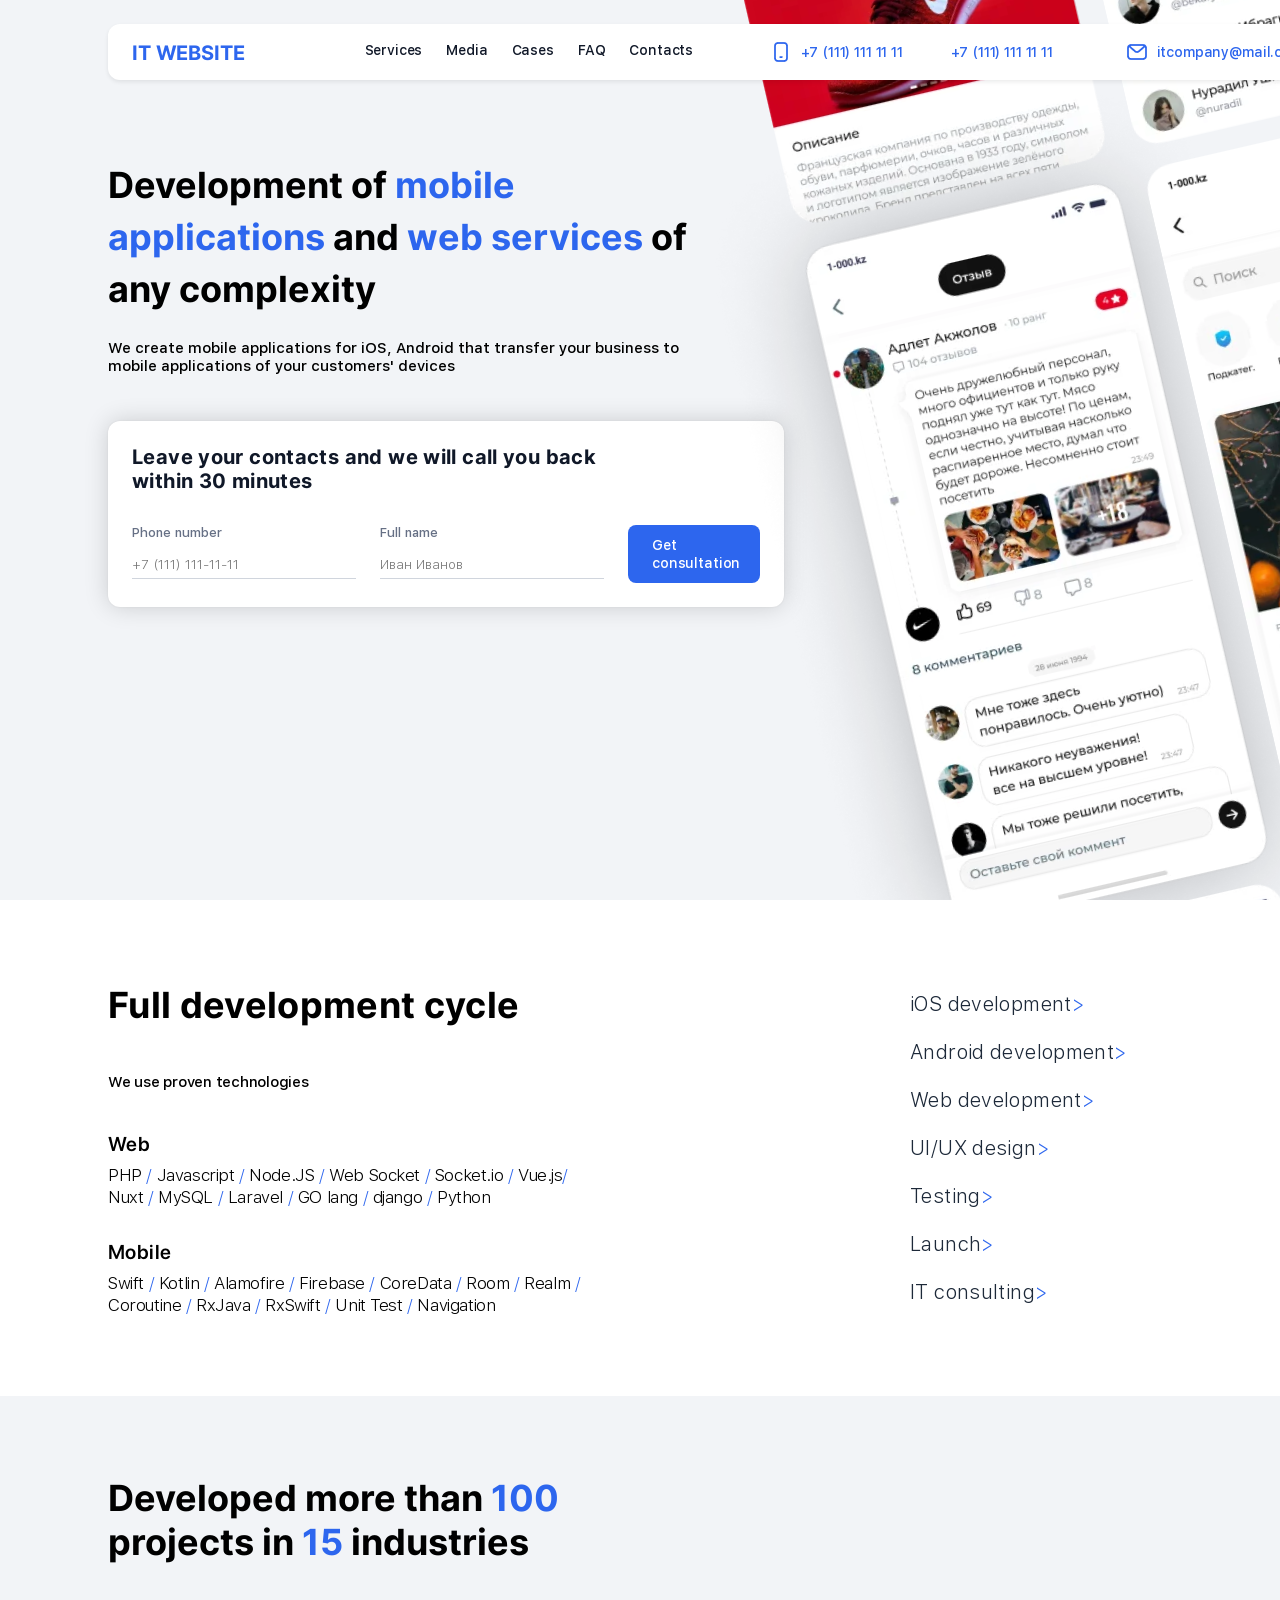
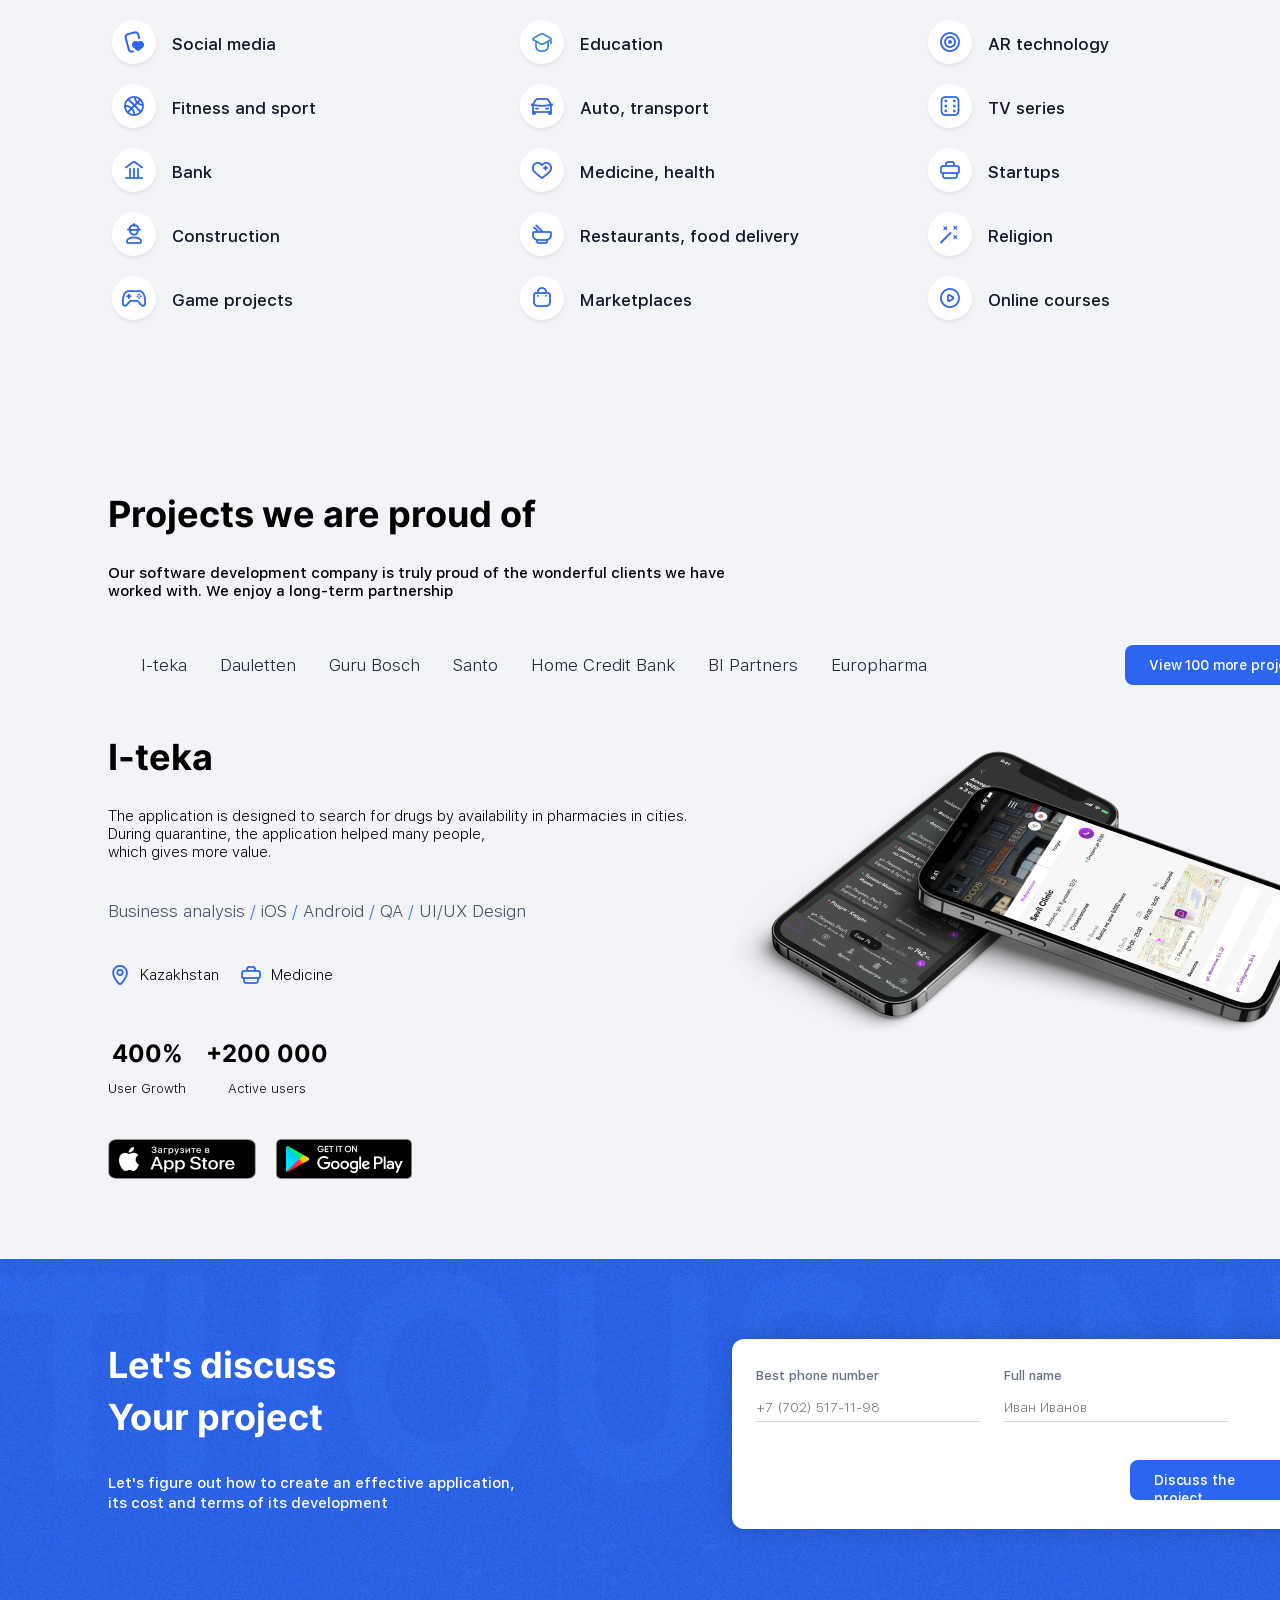
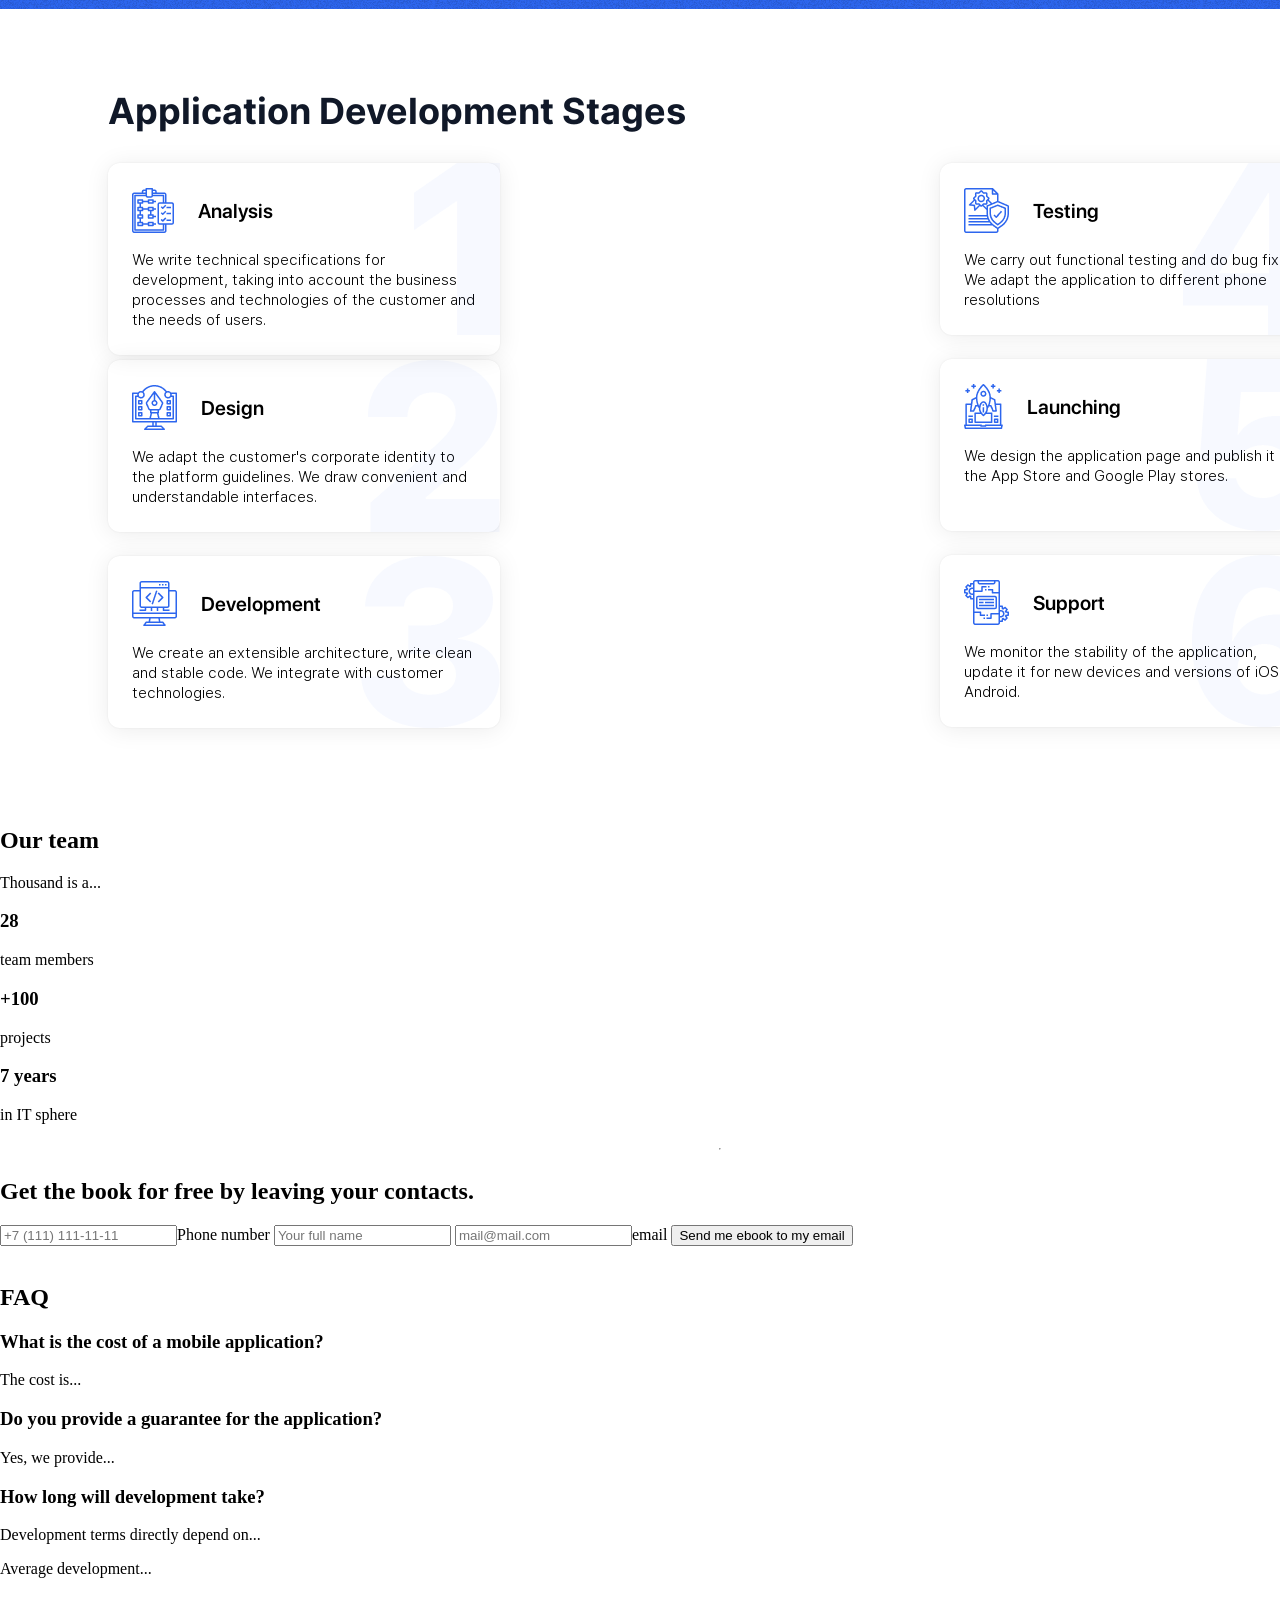
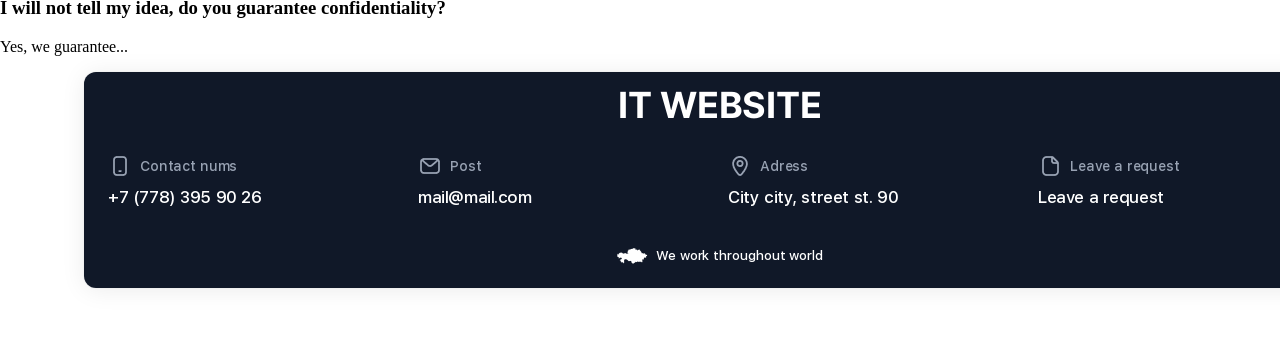
==== src/index.html @ 02752a87 "lesson7" ====
<!doctype html>
<html lang="ru">
<head>
    <meta charset="UTF-8">
    <meta name="viewport"
          content="width=device-width, user-scalable=no, initial-scale=1.0, maximum-scale=1.0, minimum-scale=1.0">
    <meta http-equiv="X-UA-Compatible" content="ie=edge">
    <title>Document</title>
    <link rel="stylesheet" href="assets/style/index.css">
</head>
<body>
    <header class="site-header">
        <img src="assets/img/Group 625890.png" class="site-header-group">
        <h3>IT WEBSITE</h3>
        <nav class="navigation">
            <ul class="navigation-list">
                <li><a href="#">Services</a></li>
                <li><a href="#">Media</a></li>
                <li><a href="#">Cases</a></li>
                <li><a href="#">FAQ</a></li>
                <li><a href="#">Contacts</a></li>
            </ul>
        </nav>
        <div class="header-contacts">
            <div class="header-contacts-phone">
                <img src="assets/img/smartphone_outline_24.png">
                <p>+7 (111) 111 11 11</p>
                <p>+7 (111) 111 11 11</p>
            </div>
            <div class="header-contacts-mail">
                <img src="assets/img/mail_outline_24.png">
                <p>itcompany@mail.com</p>
            </div>
        </div>
    </header>
    <section class="hero">
        <div class="hero-text">
            <h2>Development of <span>mobile applications</span> and <span>web services</span> of any complexity</h2>
            <p>We create mobile applications for iOS, Android that transfer your business to mobile applications of your customers' devices</p>
        </div>
        <div class="hero-form">
            <h5 class="hero-form-header-desktop">Leave your contacts and we will call you back<br>within 30 minutes</h5>
            <h5 class="hero-form-header-tablet">Leave your contacts and we will call<br>you back within 30 minutes</h5>
            <form>
                <div class="form-group">
                    <label for="phone">Phone number</label>
                    <input type="tel" id="phone" placeholder="+7 (111) 111-11-11">
                </div>
                <div class="form-group">
                    <label for="name">Full name</label>
                    <input type="text" id="name" placeholder="Иван Иванов">
                </div>
                <button type="submit" class="hero-form-button">Get consultation</button>
            </form>
        </div>
        <div class="animated-images">
            <div class="scroll-up">
                <div class="scrolling-content">
                    <img src="assets/img/column-left.webp">
                    <img src="assets/img/column-left.webp">
                </div>
            </div>
            <div class="scroll-down">
                <div class="scrolling-content">
                    <img src="assets/img/column-right.webp">
                    <img src="assets/img/column-right.webp">
                </div>
            </div>
        </div>
        <img src="assets/img/Group 1 (1).png" class="group-extended">
        <img src="assets/img/Group 1 (2).png" class="group-more-extended">
    </section>
    <section class="development-cycle">
        <div class="cycle-header">
            <h2>Full development cycle</h2>
            <p>We use proven technologies</p>
        </div>
        <div class="cycle-left">
            <div class="cycle-left-web">
                <h5>Web</h5>
                <p>PHP <span class="blue-slash">/</span> Javascript <span class="blue-slash">/</span> Node.JS <span class="blue-slash">/</span> Web Socket <span class="blue-slash">/</span> Socket.io <span class="blue-slash">/</span> Vue.js<span class="blue-slash">/</span><br> Nuxt <span class="blue-slash">/</span> MySQL <span class="blue-slash">/</span> Laravel <span class="blue-slash">/</span> GO lang <span class="blue-slash">/</span> django <span class="blue-slash">/</span> Python</p>
            </div>
            <div class="cycle-left-mobile">
                <h5>Mobile</h5>
                <p>Swift <span class="blue-slash">/</span> Kotlin <span class="blue-slash">/</span> Alamofire <span class="blue-slash">/</span> Firebase <span class="blue-slash">/</span> CoreData <span class="blue-slash">/</span> Room <span class="blue-slash">/</span> Realm <span class="blue-slash">/</span><br> Coroutine <span class="blue-slash">/</span> RxJava <span class="blue-slash">/</span> RxSwift <span class="blue-slash">/</span> Unit Test <span class="blue-slash">/</span> Navigation</p>
            </div>
        </div>
        <div class="cycle-left-br">
            <div class="cycle-left-web">
                <h5>Web</h5>
                <p>PHP <span class="blue-slash">/</span> Javascript <span class="blue-slash">/</span> Node.JS <span class="blue-slash">/</span> Web Socket <span class="blue-slash">/</span><br> Socket.io <span class="blue-slash">/</span> Vue.js<span class="blue-slash">/</span> Nuxt <span class="blue-slash">/</span> MySQL <span class="blue-slash">/</span> Laravel <span class="blue-slash">/</span><br> GO lang <span class="blue-slash">/</span> django <span class="blue-slash">/</span> Python</p>
            </div>
            <div class="cycle-left-mobile">
                <h5>Mobile</h5>
                <p>Swift <span class="blue-slash">/</span> Kotlin <span class="blue-slash">/</span> Alamofire <span class="blue-slash">/</span> Firebase <span class="blue-slash">/</span><br> CoreData <span class="blue-slash">/</span> Room <span class="blue-slash">/</span> Realm <span class="blue-slash">/</span> Coroutine <span class="blue-slash">/</span><br> RxJava <span class="blue-slash">/</span> RxSwift <span class="blue-slash">/</span> Unit Test <span class="blue-slash">/</span> Navigation</p>
            </div>
        </div>
        <aside class="cycle-right">
            <ul>
                <li><a href="#">iOS development <span class="blue-arrow">></span></a></li>
                <li><a href="#">Android development <span class="blue-arrow">></span></a></li>
                <li><a href="#">Web development <span class="blue-arrow">></span></a></li>
                <li><a href="#">UI/UX design <span class="blue-arrow">></span></a></li>
                <li><a href="#">Testing <span class="blue-arrow">></span></a></li>
                <li><a href="#">Launch <span class="blue-arrow">></span></a></li>
                <li><a href="#">IT consulting <span class="blue-arrow">></span></a></li>
            </ul>
        </aside>
    </section>
    <section class="projects-industries">
        <h2>Developed more than <span>100</span><br>projects in <span>15</span> industries</h2>
        <div class="industry-container">
            <div class="industry-element"><img src="assets/img/Frame 2.png" alt="">Social media</div>
            <div class="industry-element"><img src="assets/img/Frame 2 (1).png" alt="">Fitness and sport</div>
            <div class="industry-element"><img src="assets/img/Frame 2 (2).png" alt="">Bank</div>
            <div class="industry-element"><img src="assets/img/Frame 2 (3).png" alt="">Construction</div>
            <div class="industry-element"><img src="assets/img/Frame 2 (4).png" alt="">Game projects</div>
            <div class="industry-element"><img src="assets/img/Frame 2 (5).png" alt="">Education</div>
            <div class="industry-element"><img src="assets/img/Frame 2 (6).png" alt="">Auto, transport</div>
            <div class="industry-element"><img src="assets/img/Frame 2 (7).png" alt="">Medicine, health</div>
            <div class="industry-element"><img src="assets/img/Frame 2 (8).png" alt="">Restaurants, food delivery</div>
            <div class="industry-element"><img src="assets/img/Frame 2 (9).png" alt="">Marketplaces</div>
            <div class="industry-element"><img src="assets/img/Frame 2 (10).png" alt="">AR technology</div>
            <div class="industry-element"><img src="assets/img/Frame 2 (11).png" alt="">TV series</div>
            <div class="industry-element"><img src="assets/img/Frame 2 (12).png" alt="">Startups</div>
            <div class="industry-element"><img src="assets/img/Frame 2 (13).png" alt="">Religion</div>
            <div class="industry-element"><img src="assets/img/Frame 2 (14).png" alt="">Online courses</div>
        </div>
    </section>
    <section class="projects-proud">
        <div class="projects-header">
            <h2>Projects we are proud of</h2>
            <p class="header-description-desktop">Our software development company is truly proud of the wonderful clients we have<br>worked with. We enjoy a long-term partnership</p>
            <p class="header-description-mobile">Our software development company is truly proud<br>of the wonderful clients we have worked with. We<br>enjoy a long-term partnership</p>
        </div>
        <div class="projects-grid">
            <div class="projects-list-container">
                <div class="projects-list">
                    <div class="project-title"><a href="#">I-teka</a></div>
                    <div class="project-title"><a href="#">Dauletten</a></div>
                    <div class="project-title"><a href="#">Guru Bosch</a></div>
                    <div class="project-title"><a href="#">Santo</a></div>
                    <div class="project-title"><a href="#">Home Credit Bank</a></div>
                    <div class="project-title"><a href="#">BI Partners</a></div>
                    <div class="project-title"><a href="#">Europharma</a></div>
                </div>
            </div>
            <button class="view-more-btn">View 100 more projects</button>
            <article class="project-card">
                <h2>I-teka</h2>
                <p class="description-desktop">The application is designed to search for drugs by availability in pharmacies in cities.<br>During quarantine, the application helped many people,<br>which gives more value.</p>
                <p class="description-tablet">The application is designed to search for drugs by availability in<br>pharmacies in cities. During quarantine, the application helped many<br>people, which gives more value.</p>
                <p class="description-mobile">The application is designed to search for drugs by availability<br>in pharmacies in cities. During quarantine, the application<br>helped many people, which gives more value.</p>
                <p class="categories">Business analysis <span>/</span> iOS <span>/</span> Android <span>/</span> QA <span>/</span> UI/UX Design</p>
                <div class="info">
                    <div class="info-card">
                        <img src="assets/img/place_outline_24.png">
                        <p>Kazakhstan</p>
                    </div>
                    <div class="info-card">
                        <img src="assets/img/work_outline_24.png">
                        <p>Medicine</p>
                    </div>
                </div>
                <div class="users">
                    <div class="users-count">
                        <h5>400%</h5>
                        <p>User Growth</p>
                    </div>
                    <div class="users-count">
                        <h5>+200 000</h5>
                        <p>Active users</p>
                    </div>
                </div>
                <div class="download">
                    <img src="assets/img/ios.png" class="download-image">
                    <img src="assets/img/android.png" class="download-image">
                </div>
            </article>
            <img src="assets/img/i-teka.png" class="project-image">
        </div>
    </section>
    <section class="discuss-project">
        <div class="discuss-left">
            <h2>Let's discuss<br>Your project</h2>
            <p class="discuss-left-description-desktop">Let's figure out how to create an effective application,<br>its cost and terms of its development</p>
            <p class="discuss-left-description-tablet">Let's figure out how to create an effective<br>application, its cost and terms of its development</p>
        </div>
        <form class="discuss-form">
            <div class="discuss-form-group">
                <div class="form-group">
                    <label for="phone">Best phone number</label>
                    <input type="tel" id="phone" placeholder="+7 (702) 517-11-98">
                </div>
                <div class="form-group">
                    <label for="name">Full name</label>
                    <input type="text" id="name" placeholder="Иван Иванов">
                </div>
            </div>
            <button type="submit" class="discuss-form-button">Discuss the project</button>
        </form>
    </section>
    <section class="development-stages">
        <h2>Application Development Stages</h2>
        <div class="development-stages-block">
            <div>
                <article class="stage-card-analysis">
                    <div class="stage-card-group">
                        <img src="assets/img/plan.png">
                        <h5>Analysis</h5>
                    </div>
                    <p>We write technical specifications for development, taking into account the business processes and technologies of the customer and the needs of users.</p>
                    <img src="assets/img/1.png" class="stage-card-img">
                </article>
                <article class="stage-card">
                    <div class="stage-card-group">
                        <img src="assets/img/design.png">
                        <h5>Design</h5>
                    </div>
                    <p>We adapt the customer's corporate identity to the platform guidelines. We draw convenient and understandable interfaces.</p>
                    <img src="assets/img/2.png" class="stage-card-img">
                </article>
                <article class="stage-card">
                    <div class="stage-card-group">
                        <img src="assets/img/computer coding.png">
                        <h5>Development</h5>
                    </div>
                    <p>We create an extensible architecture, write clean and stable code. We integrate with customer technologies.</p>
                    <img src="assets/img/3.png" class="stage-card-img">
                </article>
            </div>
            <div>
                <article class="stage-card">
                    <div class="stage-card-group">
                        <img src="assets/img/copyright.png">
                        <h5>Testing</h5>
                    </div>
                    <p>We carry out functional testing and do bug fixes. We adapt the application to different phone resolutions</p>
                    <img src="assets/img/4.png" class="stage-card-img">
                </article>
                <article class="stage-card">
                    <div class="stage-card-group">
                        <img src="assets/img/hosting.png">
                        <h5>Launching</h5>
                    </div>               
                    <p>We design the application page and publish it in the App Store and Google Play stores.</p>
                    <img src="assets/img/5.png" class="stage-card-img">
                </article>
                <article class="stage-card">
                    <div class="stage-card-group">
                        <img src="assets/img/mobile setting.png">
                        <h5>Support</h5>
                    </div>
                    <p>We monitor the stability of the application, update it for new devices and versions of iOS and Android.</p>
                    <img src="assets/img/6.png" class="stage-card-img">
                </article>
            </div>
        </div>
    </section>
    <section class="our-team">
        <div class="team-stats">
            <h2>Our team</h2>
            <p>Thousand is a...</p>
            <div>
                <h3>28</h3>
                <p>team members</p>
            </div>
            <div>
                <h3>+100</h3>
                <p>projects</p>
            </div>
            <div>
                <h3>7 years</h3>
                <p>in IT sphere</p>
            </div>
        </div>
    </section>
    <hr>
    <section class="get-book">
        <h2>Get the book for free by leaving your contacts.</h2>
            <form class="book-form">
                <label><input type="tel" placeholder="+7 (111) 111-11-11">Phone number</label>
                <input type="text" placeholder="Your full name">
                <label><input type="email" placeholder="mail@mail.com">email</label>
                <button type="submit">Send me ebook to my email</button>
            </form>
        <img src="">
    </section>
    <section class="faq">
        <h2>FAQ</h2>
        <div class="faq-container">
            <article class="faq-item">
                <h3>What is the cost of a mobile application?</h3>
                <p>The cost is...</p>
            </article>
            <article class="faq-item">
                <h3>Do you provide a guarantee for the application?</h3>
                <p>Yes, we provide...</p>
            </article>
            <article class="faq-item">
                <h3>How long will development take?</h3>
                <p>Development terms directly depend on...</p>
                <p>Average development...</p>
            </article>
            <article class="faq-item">
                <h3>I will not tell my idea, do you guarantee confidentiality?</h3>
                <p>Yes, we guarantee...</p>
            </article>
        </div>
    </section>
    <footer class="site-footer">
        <h2>IT WEBSITE</h2>
        <div class="footer-container">
            <div class="footer-element">
                <div class="footer-element-header">
                    <img src="assets/img/smartphone_outline_24_grey.png">
                    <p class="footer-element-title">Contact nums</p>
                </div>
                <p>+7 (778) 395 90 26</p>
            </div>
            <div class="footer-element">
                <div class="footer-element-header">
                    <img src="assets/img/mail_outline_24_grey.png">
                    <p class="footer-element-title">Post</p>
                </div>
                <p>mail@mail.com</p>
            </div>
            <div class="footer-element">
                <div class="footer-element-header">
                    <img src="assets/img/place_outline_24_grey.png">
                    <p class="footer-element-title">Adress</p>
                </div>
                <p>City city, street st. 90</p>
            </div>
            <div class="footer-element">
                <div class="footer-element-header">                
                    <img src="assets/img/document_outline_24_grey.png">
                    <p class="footer-element-title">Leave a request</p>
                </div>
                <p>Leave a request</p>
            </div>
        </div>
        <p class="site-footer-end"><img src="assets/img/Vector.png">We work throughout world</p>
    </footer>
</body>
</html>
---- src/assets/style/index.css ----
@font-face {
  font-family: "Inter";
  src: local("Inter"), local("Inter-Bold"), local("Inter Bold"), url("/src/assets/fonts/Inter-Bold.ttf") format("truetype"), url("/src/assets/fonts/Inter-Bold.woff2") format("woff");
  font-weight: 700;
}
@font-face {
  font-family: "Inter";
  src: local("Inter"), local("Inter-Medium"), local("Inter Medium"), url("/src/assets/fonts/Inter-Medium.ttf") format("truetype"), url("/src/assets/fonts/Inter-Medium.woff2") format("woff");
  font-weight: 500;
}
@font-face {
  font-family: "Inter";
  src: local("Inter"), local("Inter-Regular"), local("Inter Regular"), url("/src/assets/fonts/Inter-Regular.ttf") format("truetype"), url("/src/assets/fonts/Inter-Regular.woff2") format("woff");
  font-weight: 400;
}
@font-face {
  font-family: "Inter";
  src: local("Inter"), local("Inter-Thin"), local("Inter Thin"), url("/src/assets/fonts/Inter_18pt-Thin.ttf") format("truetype"), url("/src/assets/fonts/Inter-ThinBETA.woff2") format("woff");
  font-weight: 100;
}
@font-face {
  font-family: "Inter";
  src: local("Inter"), local("Inter-SemiBold Italic"), local("Inter SemiBold Italic"), url("/src/assets/fonts/Inter_18pt-SemiBoldItalic.ttf") format("truetype"), url("/src/assets/fonts/Inter-SemiBoldItalic.woff2") format("woff");
  font-weight: 600;
}
@font-face {
  font-family: "Inter";
  src: local("Inter"), local("Inter-Black"), local("Inter Black"), url("/src/assets/fonts/Inter_18pt-Black.ttf") format("truetype"), url("/src/assets/fonts/Inter-Black.woff2") format("woff");
  font-weight: 900;
}
@font-face {
  font-family: "SF-Pro-Text";
  src: local("SF-Pro-Text"), local("SF-Pro-Text-Medium"), local("SF Pro Text"), url("/src/assets/fonts/SFProText-Medium.ttf") format("truetype");
  font-weight: 500;
}
@font-face {
  font-family: "SF-Pro-Display";
  src: local("SF-Pro-Display"), local("SF-Pro-Display-SemiBold"), local("SF Pro Display"), url("/src/assets/fonts/SF-Pro-Display-Semibold.otf") format("truetype");
  font-weight: 600;
}
@font-face {
  font-family: "SF-Pro-Text";
  src: local("SF-Pro-Text"), local("SF-Pro-Text-Light"), local("SF Pro Text"), url("/src/assets/fonts/SFProText-Light.ttf") format("truetype");
  font-weight: 400;
}
.site-header {
  position: fixed;
  top: 24px;
  left: 108px;
  display: flex;
  flex-direction: row;
  padding-right: 48px;
  padding-left: 24px;
  width: 1124px;
  height: 56px;
  border-radius: 12px;
  gap: 80px;
  font-family: "SF-Pro-Text";
  background: rgb(255, 255, 255);
  box-shadow: 0px 2px 4px 0px rgba(0, 0, 0, 0.08);
  z-index: 100;
}

.site-header-group {
  display: none;
}

.site-header h3 {
  font-family: "Inter", sans-serif;
  font-weight: 700;
  font-size: 20px;
  line-height: 18px;
  letter-spacing: -0.15px;
  color: rgb(45, 102, 238);
}

.navigation-list {
  display: flex;
  gap: 24px;
  list-style: none;
  width: 324px;
  height: 18px;
}

.navigation-list li a {
  text-decoration: none;
  font-weight: 500;
  font-size: 14px;
  line-height: 18px;
  letter-spacing: -0.15px;
  color: rgb(16, 24, 40);
}

.header-contacts {
  font-weight: 500;
  width: 472px;
  gap: 32px;
  display: flex;
  align-items: center;
  font-family: "SF-Pro-Text";
  font-weight: 500;
  font-size: 14px;
}

.header-contacts-phone,
.header-contacts-mail {
  display: flex;
  align-items: center;
  gap: 8px;
}

.header-contacts img {
  width: 24px;
  height: 24px;
}

.header-contacts p {
  line-height: 18px;
  letter-spacing: -0.15px;
  color: rgb(45, 102, 238);
  width: 142px;
}

@media screen and (max-width: 768px) {
  .site-header {
    max-width: 768px;
    width: 100%;
    height: 90px;
    top: 16px;
    border-radius: 12px;
    left: 0;
    display: flex;
    align-items: center;
    justify-content: space-between;
    padding: 0 32px;
    gap: 0;
  }
  .navigation {
    display: none;
    order: 4;
  }
  .header-contacts-phone {
    display: none;
  }
  .site-header-group {
    display: block;
    width: 59px;
    height: 40px;
    order: 1;
  }
  .site-header h3 {
    order: 2;
  }
  .header-contacts {
    order: 3;
    width: auto;
    display: flex;
    justify-content: flex-end;
  }
  .header-contacts-mail {
    display: flex;
    gap: 8px;
    align-items: center;
  }
}
@media screen and (max-width: 525px) {
  .site-header {
    max-width: 425px;
    padding: 0 16px;
  }
  .site-header-group {
    display: block;
    width: 40px;
    height: 20px;
  }
  .header-contacts-mail {
    display: none;
  }
}
.site-footer {
  display: flex;
  flex-direction: column;
  align-items: center;
  gap: 40px;
  width: 1224px;
  margin: 0 auto 50px auto;
  padding: 24px;
  border-radius: 12px;
  font-family: "SF-Pro-Text";
  font-weight: 500;
  color: white;
  background: rgb(16, 24, 40);
  box-shadow: 0px 2px 24px 0px rgba(0, 0, 0, 0.08), 0px 0px 2px 0px rgba(0, 0, 0, 0.08);
}

.site-footer h2 {
  font-family: "Inter";
  font-weight: 700;
  font-size: 36px;
  line-height: 18px;
  letter-spacing: -0.15px;
  margin: 0;
}

.footer-container {
  display: flex;
  justify-content: space-between;
  width: 100%;
  margin: 0;
  padding: 0;
}

.footer-element {
  display: flex;
  flex-direction: column;
  gap: 8px;
  width: 294px;
  font-family: "SF-Pro-Text";
  font-weight: 500;
  font-size: 17px;
  line-height: 22px;
  letter-spacing: -0.41px;
}

.footer-element-header {
  display: flex;
  align-items: center;
  gap: 8px;
}

.footer-element-title {
  font-family: "SF-Pro-Text";
  font-weight: 500;
  font-size: 14px;
  line-height: 18px;
  letter-spacing: -0.15px;
  color: rgb(152, 162, 179);
  margin: 0;
}

.footer-element p:last-of-type {
  margin: 0;
}

.site-footer-end {
  display: flex;
  align-items: center;
  gap: 8px;
  font-family: "SF-Pro-Text";
  font-weight: 500;
  font-size: 13px;
  line-height: 16px;
  letter-spacing: -0.08px;
  margin: 0;
}

@media screen and (max-width: 768px) {
  .site-footer {
    max-width: 768px;
    justify-content: center;
    height: 241px;
    margin-bottom: 0;
  }
  .footer-element {
    width: 176px;
    font-size: 14px;
  }
  .footer-container {
    justify-content: center;
  }
}
@media screen and (max-width: 525px) {
  .site-footer {
    max-width: 425px;
    padding: 24px 16px;
    margin: 0 auto 0 0px;
    height: 350px;
    justify-content: space-evenly;
  }
  .footer-container {
    display: grid;
    grid-template-columns: 1fr 1fr;
    gap: 20px;
    width: 100%;
  }
  .footer-element {
    justify-self: center;
    width: 154px;
  }
}
.hero {
  background: rgb(242, 244, 247);
  height: 900px;
  margin: 0;
  padding: 0 108px 0 108px;
  display: grid;
  grid-template-columns: 1fr auto;
  grid-template-rows: auto auto 1fr;
  grid-template-areas: "text image" "form image" ". image";
  align-items: start;
  gap: 0;
  overflow: hidden;
}

.hero-text {
  grid-area: text;
  align-self: end;
  width: 600px;
  margin-top: 160px;
  gap: 24px;
}

.hero-text h2 {
  font-family: "Inter", sans-serif;
  font-weight: 700;
  font-size: 36px;
  margin-top: 0;
  margin-bottom: 24px;
  line-height: 144%;
}

.hero-text span {
  color: rgb(45, 102, 238);
}

.hero-text p {
  font-family: "SF-Pro-Text";
  font-weight: 500;
  font-size: 15px;
  margin: 0;
}

.hero-form {
  grid-area: form;
  display: flex;
  flex-direction: column;
  width: 676px;
  height: 186px;
  margin-top: 46px;
  gap: 32px;
  border-radius: 12px;
  padding: 24px;
  background: rgb(255, 255, 255);
  box-shadow: 0px 0px 24px 0px rgba(0, 0, 0, 0.16), 0px 0px 2px 0px rgba(0, 0, 0, 0.08);
  box-sizing: border-box;
}

.hero-form-header-desktop {
  width: 600px;
  margin: 0;
  font-family: "Inter";
  font-weight: 700;
  font-size: 20px;
  line-height: 24px;
  letter-spacing: 0.38px;
  color: rgb(16, 24, 40);
}

.hero-form-header-tablet {
  display: none;
}

.hero-form form {
  display: flex;
  flex-direction: row;
  width: 628px;
  height: 58px;
  gap: 24px;
}

.form-group {
  width: 224px;
  height: 54px;
  gap: 8px;
  font-family: "SF-Pro-Text";
  font-weight: 500;
  display: flex;
  flex-direction: column;
}

.form-group label {
  color: rgb(102, 112, 133);
  font-size: 13px;
  line-height: 16px;
}

.form-group input {
  height: 38px;
  color: rgb(16, 24, 40);
  font-family: "SF-Pro-Text";
  font-weight: 400;
  border: none;
  border-bottom: 0.7px solid rgb(208, 213, 221);
  padding: 0;
}

.hero-form-button {
  text-align: left;
  width: 132px;
  height: 58px;
  gap: 8px;
  border-radius: 8px;
  padding: 11px 24px;
  background: rgb(45, 102, 238);
  font-family: "SF-Pro-Text";
  font-weight: 500;
  font-size: 14px;
  line-height: 18px;
  letter-spacing: -0.15px;
  color: rgb(255, 255, 255);
  border: none;
}

.group-extended {
  display: none;
}

.group-more-extended {
  display: none;
}

.animated-images {
  grid-area: image;
  display: flex;
  align-self: center;
  justify-self: end;
  transform: rotate(-13deg) scale(1.1);
}

.scroll-up, .scroll-down {
  overflow: hidden;
  height: 1800px;
}

.scroll-up {
  margin-right: -70px;
}

.scrolling-content {
  animation: scroll 10s linear infinite;
}

.scroll-up .scrolling-content {
  animation-direction: normal;
}

.scroll-down .scrolling-content {
  animation-direction: reverse;
}

@keyframes scroll {
  0% {
    transform: translateY(0);
  }
  100% {
    transform: translateY(-50%);
  }
}
@media screen and (max-width: 768px) {
  .hero {
    max-width: 768px;
    height: 762px;
    padding: 0 32px;
    grid-template-columns: 1fr;
  }
  .hero-text {
    width: 383px;
    height: 204px;
    gap: 24px;
    margin-top: 138px;
    margin-left: 0;
  }
  .hero-text p {
    width: 383px;
  }
  .hero-text h2 {
    font-size: 28px;
    line-height: 144%;
    letter-spacing: 0.33px;
  }
  .hero-form {
    width: 382px;
    height: 356px;
    border-radius: 12px;
    gap: 32px;
    padding: 32px;
    margin-top: 32px;
    margin-left: 0;
  }
  .hero-form-header-desktop {
    display: none;
  }
  .hero-form-header-tablet {
    display: block;
    margin: 0;
    font-family: "Inter";
    font-weight: 700;
    font-size: 16px;
    line-height: 24px;
    letter-spacing: 0.38px;
    color: rgb(16, 24, 40);
    box-sizing: border-box;
  }
  .hero-form form {
    display: flex;
    flex-direction: column;
  }
  .hero-form-button {
    width: 155px;
    height: 40px;
    margin-top: 16px;
    text-align: center;
    white-space: nowrap;
  }
  .group-more-extended {
    display: none;
  }
  .group-extended {
    display: none;
  }
  .animated-images {
    margin-left: -20px;
    transform: rotate(-13deg) scale(0.6);
  }
  .scroll-up, .scroll-down {
    height: 1500px;
  }
  .scroll-up {
    margin-right: -70px;
    margin-left: -140px;
  }
}
@media screen and (max-width: 525px) {
  .hero {
    max-width: 425px;
    height: 1267px;
    padding: 0 0 0 16px;
    grid-template-columns: 1fr;
    grid-template-rows: auto auto auto;
    grid-template-areas: "text" "image" "form";
    gap: 32px;
    justify-items: start;
  }
  .hero-text {
    margin-top: 118px;
  }
  .group-extended {
    display: none;
  }
  .group-more-extended {
    display: none;
  }
  .hero-form {
    grid-area: form;
    margin-top: -1000px;
    z-index: 2;
    width: 393px;
    height: 356px;
  }
  .animated-images {
    display: flex;
    grid-area: image;
    margin-top: -500px;
    z-index: 1;
    margin-left: 0px;
    transform: rotate(-13deg) scale(0.5);
  }
  .scroll-up, .scroll-down {
    height: 2000px;
  }
  .scroll-up {
    margin-right: -70px;
    margin-left: -140px;
  }
}
.development-cycle {
  display: grid;
  grid-template-columns: auto auto;
  grid-template-rows: auto auto;
  grid-template-areas: "header right" "left right";
  gap: 40px 80px;
  padding: 80px 108px;
  align-items: start;
}

.cycle-header {
  grid-area: header right;
  width: 600px;
  display: flex;
  flex-direction: column;
  gap: 32px;
}

.cycle-header h2 {
  font-family: "Inter", sans-serif;
  font-weight: 700;
  font-size: 36px;
  line-height: 144%;
  letter-spacing: 0.33px;
  margin: 0 0 8px 0;
}

.cycle-header p {
  font-family: "SF-Pro-Text";
  font-weight: 500;
  font-size: 15px;
  line-height: 20px;
  letter-spacing: -0.24px;
  margin: 0;
}

.cycle-left {
  grid-area: left;
  display: flex;
  flex-direction: column;
  gap: 32px;
  align-self: start;
}

.cycle-left-web,
.cycle-left-mobile {
  width: 100%;
}

.cycle-left-web h5,
.cycle-left-mobile h5 {
  font-family: "SF-Pro-Display";
  font-weight: 600;
  font-size: 20px;
  line-height: 24px;
  letter-spacing: 0.38px;
  margin: 0 0 8px 0;
}

.cycle-left-web p,
.cycle-left-mobile p {
  font-family: "SF-Pro-Text";
  font-weight: 400;
  font-size: 17px;
  line-height: 22px;
  letter-spacing: -0.41px;
  margin: 0;
}

.blue-arrow,
.blue-slash {
  color: rgb(45, 102, 238);
}

.cycle-right {
  grid-area: right;
  width: 300px;
  align-self: start;
}

.cycle-right ul {
  list-style: none;
  margin: 0;
  padding: 0;
}

.cycle-right ul li {
  padding: 12px 0;
}

.cycle-right a {
  text-decoration: none;
  font-family: "SF-Pro-Text";
  font-weight: 400;
  color: rgb(29, 41, 57);
  font-size: 20px;
  line-height: 24px;
  letter-spacing: 0.38px;
  display: flex;
  align-items: center;
}

.cycle-right a:hover {
  font-weight: 600;
}

.cycle-left-br {
  display: none;
}

@media screen and (max-width: 768px) {
  .development-cycle {
    max-width: 768px;
    grid-template-columns: 321px auto;
    grid-template-areas: "header header" "left right";
    padding: 32px 32px;
  }
  .cycle-header {
    grid-area: header;
  }
  .cycle-header h2 {
    font-size: 28px;
  }
  .cycle-left-web p,
  .cycle-left-mobile p {
    font-size: 14px;
  }
  .cycle-left {
    display: none;
  }
  .cycle-left-br {
    display: block;
    grid-area: left;
    display: flex;
    flex-direction: column;
    gap: 32px;
    align-self: start;
  }
}
@media screen and (max-width: 525px) {
  .development-cycle {
    max-width: 425px;
    grid-template-columns: 1fr;
    grid-template-areas: "header" "left" "right";
    padding: 32px 16px;
  }
  .cycle-header {
    grid-area: header;
  }
}
.projects-industries {
  background: rgb(242, 244, 247);
  height: auto;
  padding: 80px 108px;
}

.projects-industries h2 {
  font-family: "Inter", sans-serif;
  font-weight: 700;
  font-size: 36px;
  margin-top: 0;
  margin-bottom: 48px;
}

.projects-industries span {
  color: rgb(45, 102, 238);
}

.industry-container {
  display: grid;
  grid-template-columns: repeat(3, 1fr);
  grid-auto-flow: column;
}

.industry-element {
  display: flex;
  align-items: center;
  gap: 12px;
  padding: 6px 0;
  font-family: "SF-Pro-Text";
  font-weight: 500;
  font-size: 17px;
  color: rgb(16, 24, 40);
}

.industry-element:nth-child(1) {
  order: 1;
  grid-column: 1;
}

.industry-element:nth-child(2) {
  order: 2;
  grid-column: 1;
}

.industry-element:nth-child(3) {
  order: 3;
  grid-column: 1;
}

.industry-element:nth-child(4) {
  order: 4;
  grid-column: 1;
}

.industry-element:nth-child(5) {
  order: 5;
  grid-column: 1;
}

.industry-element:nth-child(6) {
  order: 6;
  grid-column: 2;
}

.industry-element:nth-child(7) {
  order: 7;
  grid-column: 2;
}

.industry-element:nth-child(8) {
  order: 8;
  grid-column: 2;
}

.industry-element:nth-child(9) {
  order: 9;
  grid-column: 2;
}

.industry-element:nth-child(10) {
  order: 10;
  grid-column: 2;
}

.industry-element:nth-child(11) {
  order: 11;
  grid-column: 3;
}

.industry-element:nth-child(12) {
  order: 12;
  grid-column: 3;
}

.industry-element:nth-child(13) {
  order: 13;
  grid-column: 3;
}

.industry-element:nth-child(14) {
  order: 14;
  grid-column: 3;
}

.industry-element:nth-child(15) {
  order: 15;
  grid-column: 3;
}

@media screen and (max-width: 768px) {
  .projects-industries {
    max-width: 768px;
    padding: 32px 32px;
  }
  .projects-industries h2 {
    font-size: 28px;
  }
  .industry-container {
    grid-template-columns: repeat(2, 1fr);
    grid-template-rows: repeat(8, auto);
    grid-auto-flow: column;
  }
  .industry-element:nth-child(1) {
    order: 1;
    grid-column: 1;
  }
  .industry-element:nth-child(2) {
    order: 2;
    grid-column: 1;
  }
  .industry-element:nth-child(3) {
    order: 3;
    grid-column: 1;
  }
  .industry-element:nth-child(4) {
    order: 4;
    grid-column: 1;
  }
  .industry-element:nth-child(5) {
    order: 5;
    grid-column: 1;
  }
  .industry-element:nth-child(11) {
    order: 6;
    grid-column: 1;
  }
  .industry-element:nth-child(12) {
    order: 7;
    grid-column: 1;
  }
  .industry-element:nth-child(15) {
    order: 8;
    grid-column: 1;
  }
  .industry-element:nth-child(6) {
    order: 9;
    grid-column: 2;
  }
  .industry-element:nth-child(7) {
    order: 10;
    grid-column: 2;
  }
  .industry-element:nth-child(8) {
    order: 11;
    grid-column: 2;
  }
  .industry-element:nth-child(9) {
    order: 12;
    grid-column: 2;
  }
  .industry-element:nth-child(10) {
    order: 13;
    grid-column: 2;
  }
  .industry-element:nth-child(13) {
    order: 14;
    grid-column: 2;
  }
  .industry-element:nth-child(14) {
    order: 15;
    grid-column: 2;
  }
}
@media screen and (max-width: 525px) {
  .projects-industries {
    max-width: 425px;
    padding: 32px 16px;
  }
  .industry-element {
    font-size: 14px;
  }
  .industry-container {
    width: 420px;
  }
}
.projects-proud {
  background: rgb(242, 244, 247);
  height: auto;
  padding: 80px 108px;
}

.projects-header h2,
.project-card h2 {
  font-family: "Inter", sans-serif;
  font-weight: 700;
  font-size: 36px;
  margin-top: 0;
  margin-bottom: 28px;
}

.header-description-desktop {
  font-family: "SF-Pro-Text";
  font-weight: 500;
  font-size: 15px;
}

.header-description-mobile {
  display: none;
}

.project-title {
  font-family: "SF-Pro-Text";
  font-weight: 400;
  font-size: 17px;
  padding-left: 33px;
}

.project-title a {
  text-decoration: none;
  color: rgb(29, 41, 57);
}

.project-title a:hover {
  font-weight: 500;
  text-decoration: underline;
  text-decoration-color: rgb(45, 102, 238);
}

.projects-list {
  display: flex;
  flex-flow: row;
  margin-top: 40px;
  margin-bottom: 40px;
  align-items: center;
  flex-wrap: wrap;
}

.projects-list-container {
  grid-area: list-button;
  display: flex;
  justify-content: space-between;
  align-items: center;
  flex-wrap: wrap;
}

.projects-grid {
  display: grid;
  grid-template-columns: 1fr 1fr;
  grid-template-areas: "list-button list-button" "card image";
  align-items: start;
  gap: 20px;
}

.project-card {
  grid-area: card;
}

.project-image {
  grid-area: image;
  width: 600px;
  height: 326px;
}

.view-more-btn {
  width: 207px;
  height: 40px;
  gap: 8px;
  border-radius: 8px;
  padding: 11px 24px;
  background: rgb(45, 102, 238);
  font-family: "SF-Pro-Text";
  font-weight: 500;
  font-size: 14px;
  line-height: 18px;
  letter-spacing: -0.15px;
  color: rgb(255, 255, 255);
  border: none;
  grid-area: list-button;
  justify-self: end;
  align-self: center;
}

.description-desktop {
  font-family: "SF-Pro-Text";
  font-weight: 400;
  font-size: 15px;
  margin-bottom: 40px;
  width: 600px;
}

.categories {
  font-family: "SF-Pro-Text";
  font-weight: 400;
  font-size: 17px;
  color: rgb(71, 84, 103);
  margin-bottom: 30px;
}

.categories span {
  color: rgb(45, 102, 238);
}

.info {
  display: flex;
  flex-flow: row;
  font-family: "SF-Pro-Text";
  font-weight: 400;
  font-size: 15px;
}

.info-card {
  display: flex;
  flex-flow: row;
  margin-right: 20px;
  align-items: center;
}

.info-card img {
  width: 24px;
  height: 24px;
  margin-right: 8px;
}

.users {
  display: flex;
  flex-flow: row;
  margin-bottom: 30px;
}

.users-count {
  display: flex;
  flex-flow: column;
  margin-right: 20px;
  align-items: center;
}

.users-count h5 {
  font-family: "Inter";
  font-weight: 700;
  font-size: 24px;
  margin-bottom: 0;
}

.users-count p {
  font-family: "SF-Pro-Text";
  font-weight: 400;
  font-size: 13px;
}

.download {
  display: flex;
  flex-flow: row;
}

.download-image {
  margin-right: 20px;
}

.description-tablet {
  display: none;
}

.description-mobile {
  display: none;
}

@media screen and (max-width: 768px) {
  .projects-proud {
    padding: 32px 32px;
    max-width: 768px;
  }
  .projects-list-container {
    flex-direction: row;
    align-items: center;
    justify-content: space-between;
    width: 100%;
    margin-bottom: 20px;
  }
  .projects-list {
    margin-bottom: 0;
    justify-content: flex-start;
    flex-wrap: wrap;
    flex: 1;
  }
  .view-more-btn {
    align-self: center;
    margin-left: 20px;
    flex-shrink: 0;
  }
  .projects-header h2,
  .project-card h2 {
    font-size: 28px;
  }
  .projects-header p,
  .categories,
  .project-title,
  .description,
  .info-card p {
    font-size: 14px;
  }
  .users-count h5 {
    font-size: 20px;
  }
  .users-count p {
    font-size: 12px;
  }
  .project-image {
    width: 369px;
    height: 225px;
  }
  .project-title {
    padding-left: 20px;
    margin-bottom: 10px;
  }
  .view-more-btn {
    grid-area: image;
    align-self: flex-start;
  }
  .project-image {
    align-self: flex-end;
    grid-template-rows: image;
    margin-left: -70px;
  }
  .description-tablet {
    display: block;
    width: 459px;
    font-family: "SF-Pro-Text";
    font-weight: 400;
    font-size: 14px;
    margin-bottom: 40px;
  }
  .description-desktop {
    display: none;
  }
}
@media screen and (max-width: 525px) {
  .projects-grid {
    max-width: 425px;
    grid-template-columns: 1fr;
    grid-template-areas: "list-button" "image" "card" "button";
  }
  .projects-proud {
    max-width: 425px;
    padding: 32px 16px;
  }
  .header-description-desktop {
    display: none;
  }
  .header-description-mobile {
    display: block;
    font-family: "SF-Pro-Text";
    font-weight: 500;
    font-size: 15px;
  }
  .projects-list-container {
    width: 390px;
  }
  .project-title {
    padding-left: 0px;
    padding-right: 33px;
  }
  .project-image {
    grid-area: image;
    width: 393px;
    height: 225px;
    justify-self: center;
  }
  .view-more-btn {
    grid-area: button;
    justify-self: center;
    margin-top: 10px;
    margin-bottom: 30px;
  }
  .description-tablet {
    display: none;
  }
  .description-mobile {
    display: block;
    width: 459px;
    font-family: "SF-Pro-Text";
    font-weight: 400;
    font-size: 14px;
    margin-bottom: 40px;
  }
}
.discuss-project {
  background-image: url("/src/assets/img/noise.png"), url("/src/assets/img/Frame 108.png");
  background-position: center, center;
  background-repeat: repeat, no-repeat;
  background-size: auto, contain;
  background-color: rgb(45, 102, 238);
  height: auto;
  padding: 80px 108px;
  display: flex;
  justify-content: space-between;
  align-items: center;
  gap: 24px;
}

.discuss-left {
  color: white;
  gap: 24px;
}

.discuss-left h2 {
  font-family: "Inter", sans-serif;
  font-weight: 700;
  font-size: 36px;
  line-height: 144%;
  margin-top: 0;
}

.discuss-left-description-desktop {
  font-family: "SF-Pro-Text";
  font-weight: 500;
  font-size: 15px;
  line-height: 20px;
}

.discuss-left-description-tablet {
  display: none;
}

.discuss-form {
  grid-area: form;
  display: flex;
  flex-direction: column;
  width: 600px;
  height: 190px;
  gap: 32px;
  border-radius: 12px;
  padding: 24px;
  background: rgb(255, 255, 255);
  box-shadow: 0px 0px 24px 0px rgba(0, 0, 0, 0.16), 0px 0px 2px 0px rgba(0, 0, 0, 0.08);
  justify-content: space-evenly;
  box-sizing: border-box;
}

.discuss-form-group {
  display: flex;
  flex-direction: row;
  gap: 24px;
}

.discuss-form-button {
  text-align: left;
  width: 178px;
  height: 40px;
  gap: 8px;
  border-radius: 8px;
  padding: 11px 24px;
  background: rgb(45, 102, 238);
  font-family: "SF-Pro-Text";
  font-weight: 500;
  font-size: 14px;
  line-height: 18px;
  letter-spacing: -0.15px;
  color: rgb(255, 255, 255);
  border: none;
  align-self: flex-end;
}

@media screen and (max-width: 768px) {
  .discuss-project {
    max-width: 768px;
    padding: 32px 32px;
    flex-direction: column;
    align-items: start;
    background-size: auto, 95%;
  }
  .discuss-left h2 {
    font-size: 28px;
    line-height: 144%;
  }
  .discuss-left-description-desktop {
    display: none;
  }
  .discuss-left-description-tablet {
    display: block;
    font-family: "SF-Pro-Text";
    font-weight: 500;
    font-size: 14px;
    line-height: 20px;
  }
}
@media screen and (max-width: 525px) {
  .discuss-project {
    max-width: 425px;
    background-size: auto, 95%;
    background-position: center, center top 40%;
    padding: 32px 16px;
  }
  .discuss-form {
    width: 393px;
    height: 300px;
    margin-top: 100px;
    align-self: center;
  }
  .discuss-form-button {
    text-align: center;
    align-self: center;
    width: 255px;
  }
  .discuss-form-group {
    display: flex;
    flex-direction: column;
    gap: 24px;
  }
}
.development-stages {
  height: auto;
  padding: 80px 108px;
  display: flex;
  flex-direction: column;
}

.development-stages h2 {
  font-family: "Inter", sans-serif;
  font-weight: 700;
  font-size: 36px;
  color: rgb(16, 24, 40);
  margin-top: 0;
}

.development-stages-block {
  width: 1224px;
  height: 564px;
  gap: 440px;
  display: flex;
  flex-direction: row;
}

.stage-card-analysis {
  width: 392px;
  height: 192px;
  gap: 16px;
  border-radius: 12px;
  padding: 24px;
  box-shadow: 0px 2px 24px 0px rgba(0, 0, 0, 0.08), 0px 0px 2px 0px rgba(0, 0, 0, 0.08);
  box-sizing: border-box;
  margin-bottom: 5px;
  font-family: "SF-Pro-Text";
  font-weight: 400;
  font-size: 15px;
  line-height: 20px;
  position: relative;
}

.stage-card {
  width: 392px;
  height: 172px;
  gap: 16px;
  border-radius: 12px;
  padding: 24px;
  box-shadow: 0px 2px 24px 0px rgba(0, 0, 0, 0.08), 0px 0px 2px 0px rgba(0, 0, 0, 0.08);
  box-sizing: border-box;
  margin-bottom: 24px;
  font-family: "SF-Pro-Text";
  font-weight: 400;
  font-size: 15px;
  line-height: 20px;
  position: relative;
}

.stage-card-analysis h5,
.stage-card h5 {
  font-family: "SF-Pro-Display";
  font-weight: 600;
  font-size: 20px;
  line-height: 24px;
}

.stage-card-group {
  display: flex;
  flex-direction: row;
  align-items: center;
  gap: 24px;
  height: 48px;
}

.stage-card-img {
  position: absolute;
  top: 0;
  right: 0;
  bottom: 0;
  z-index: 1;
}

@media screen and (max-width: 768px) {
  .development-stages {
    max-width: 768px;
    padding: 32px 32px;
  }
  .development-stages-block {
    height: auto;
    gap: 0;
    flex-direction: column;
  }
  .development-stages h2 {
    font-size: 28px;
  }
  .stage-card-analysis {
    width: 673px;
    height: 172px;
    margin-bottom: 24px;
  }
  .stage-card {
    width: 673px;
    height: 172px;
  }
}
@media screen and (max-width: 525px) {
  .development-stages {
    max-width: 425px;
    padding: 32px 16px;
  }
  .stage-card-analysis {
    width: 393px;
    height: 217px;
    margin-bottom: 24px;
  }
  .stage-card {
    width: 393px;
    height: 217px;
  }
}
body {
  display: grid;
  grid-template-rows: auto;
  grid-template-columns: 1fr;
  gap: 0;
  margin: 0;
  padding: 0;
}

.site-header,
.hero,
.development-cycle,
.projects-industries,
.projects-proud,
.discuss-project,
.development-stages,
.our-team,
.get-book,
.faq,
.site-footer {
  grid-column: 1;
}/*# sourceMappingURL=index.css.map */
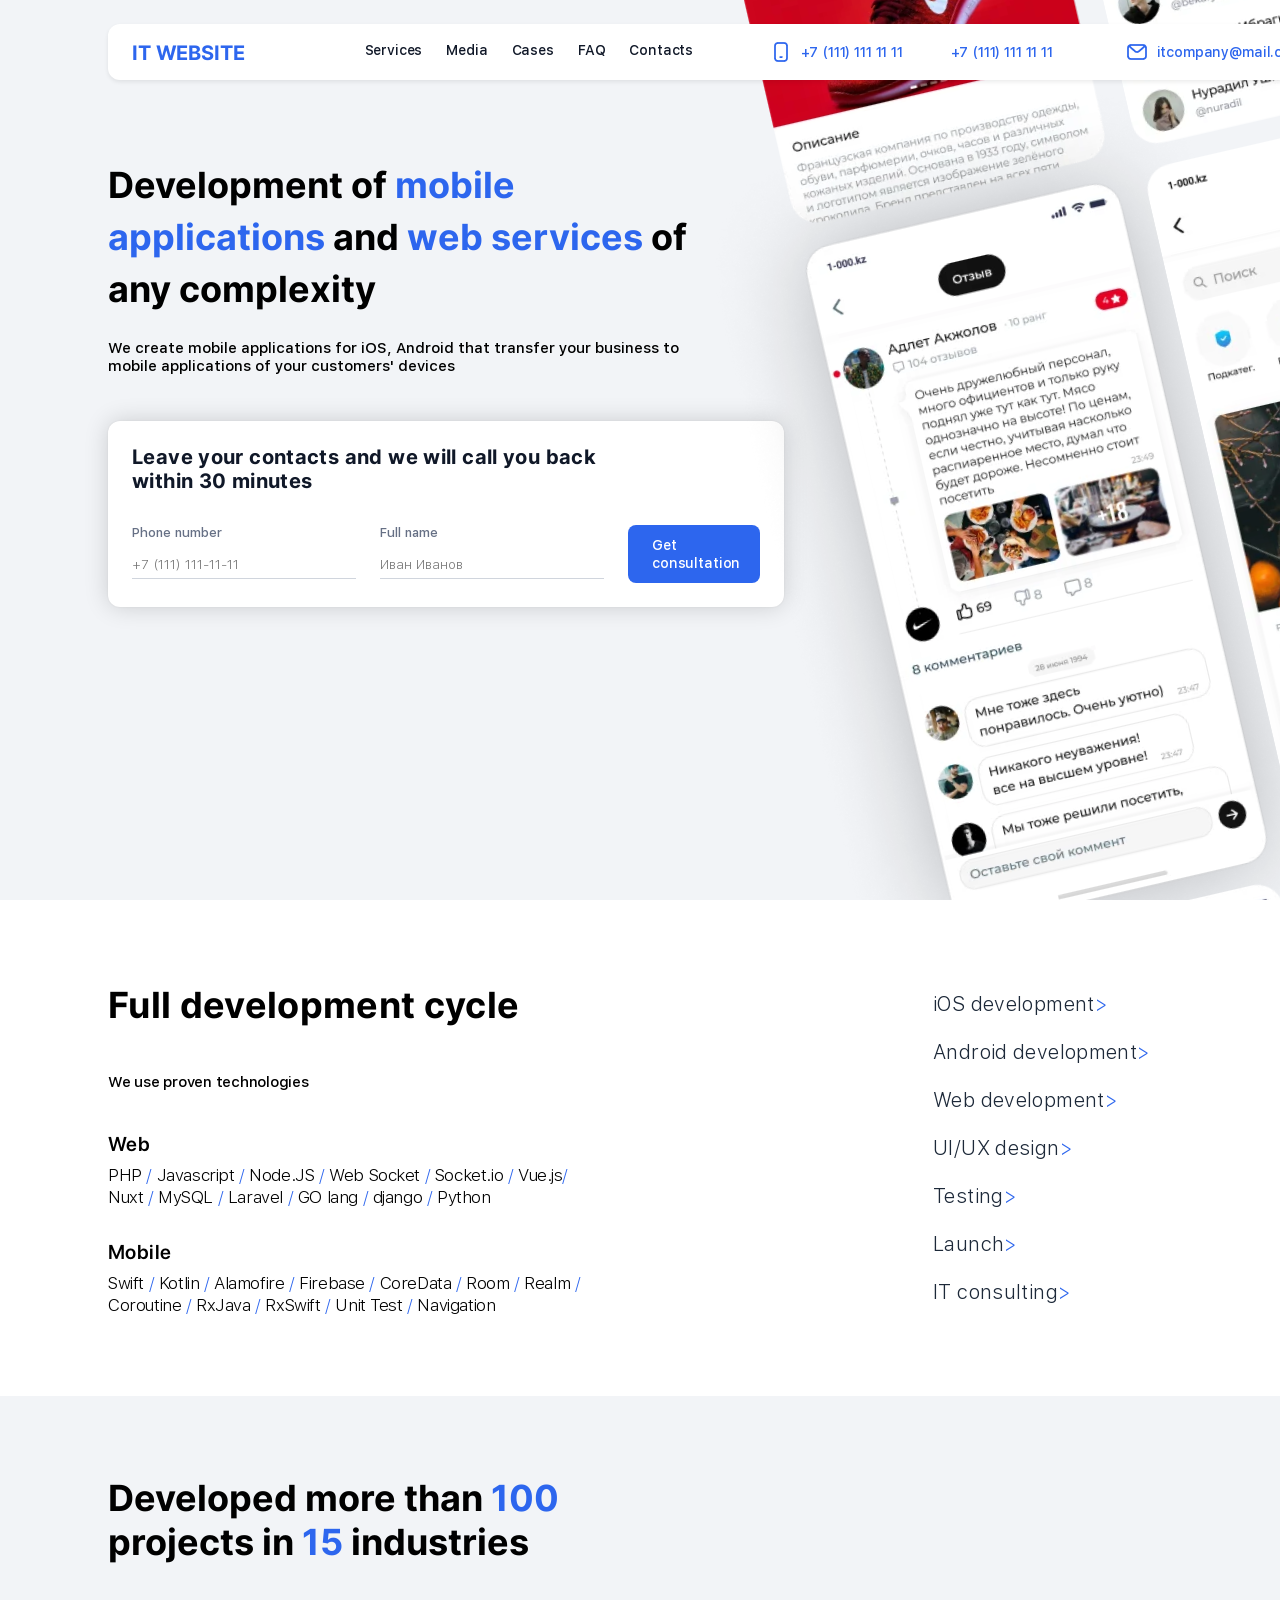
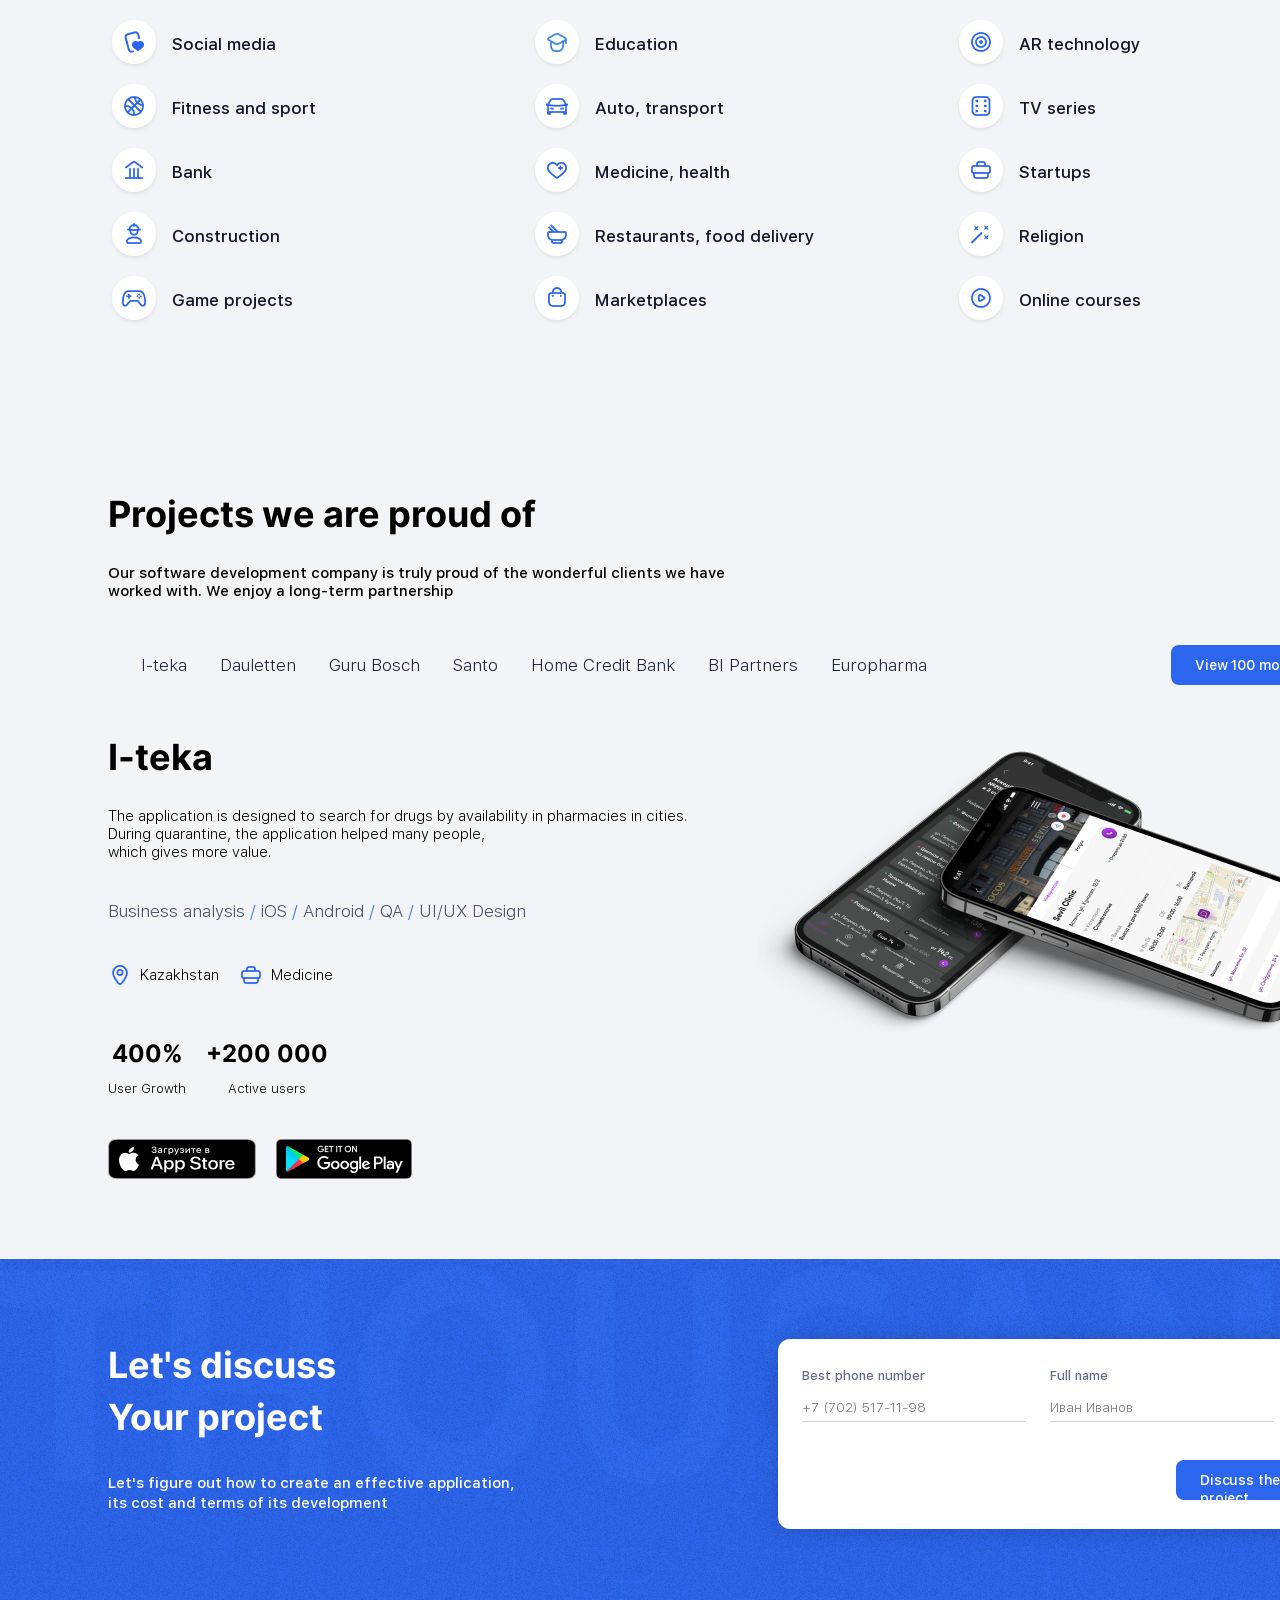
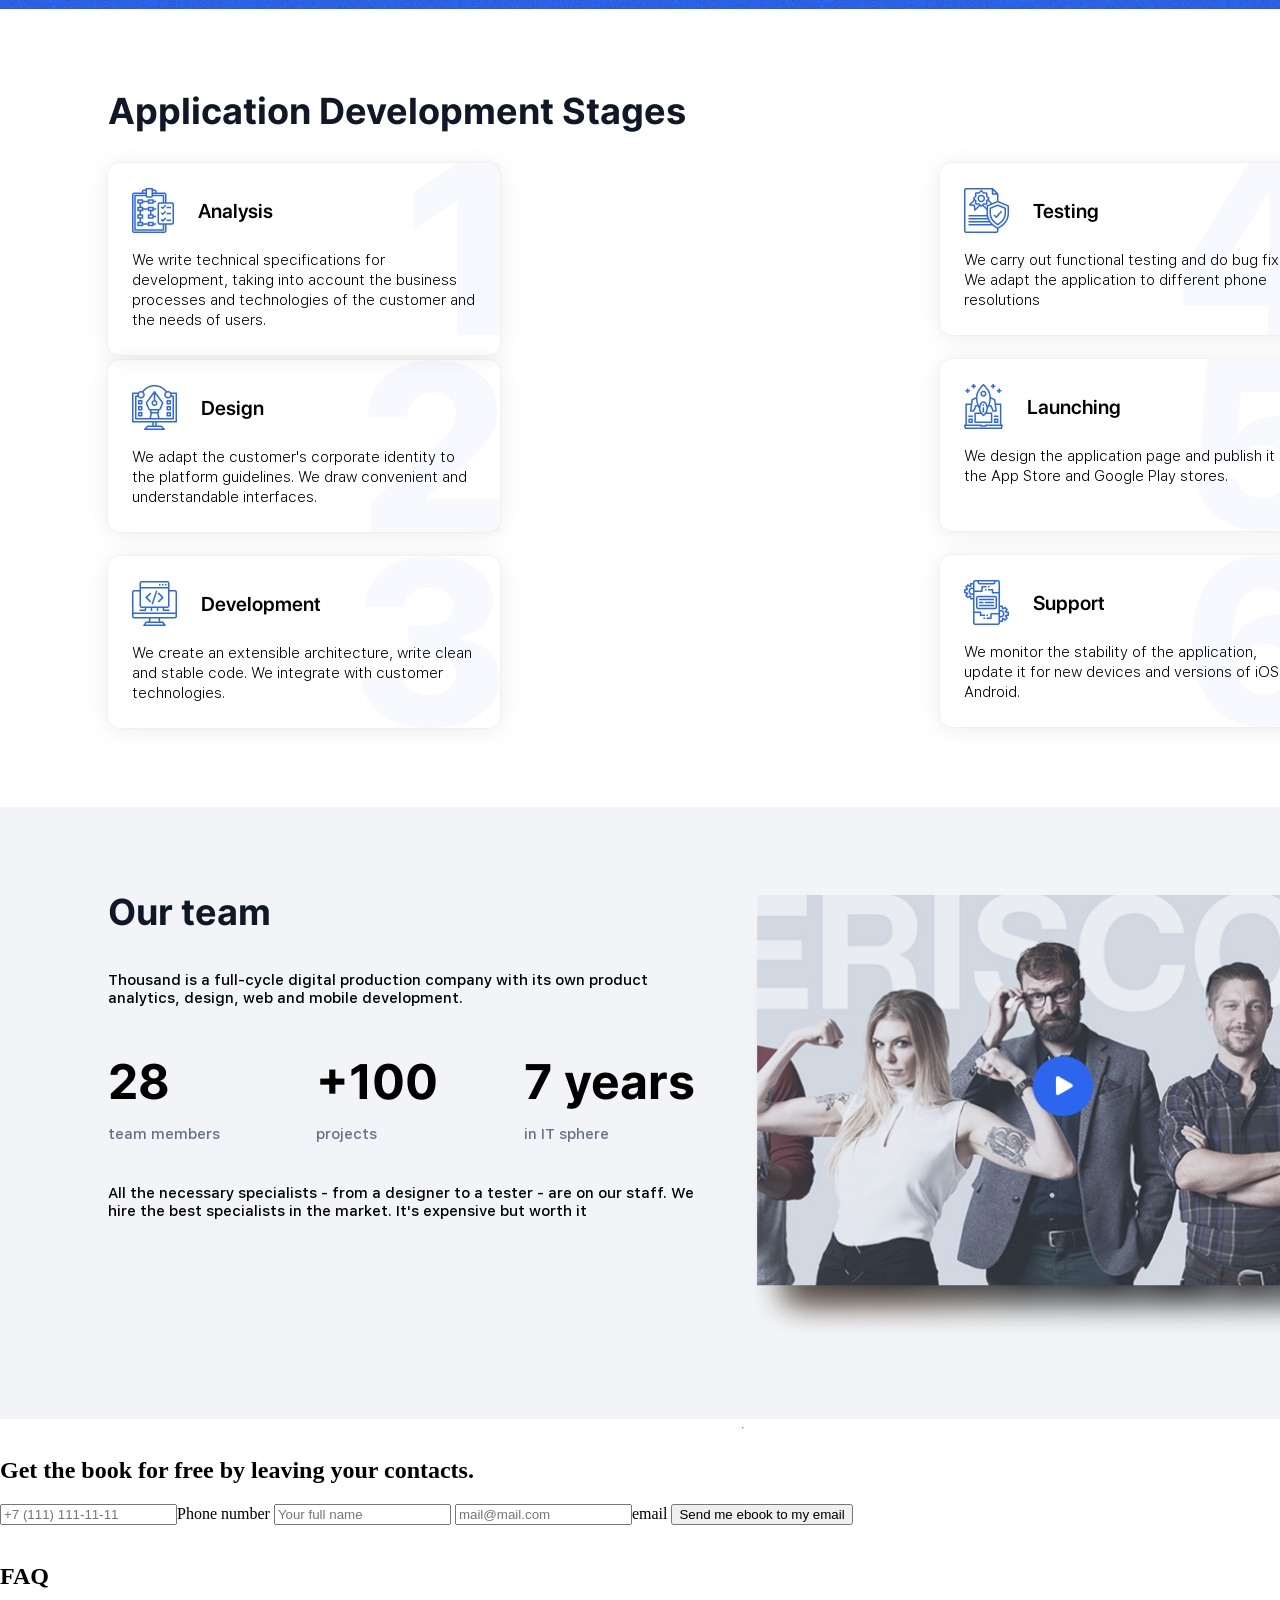
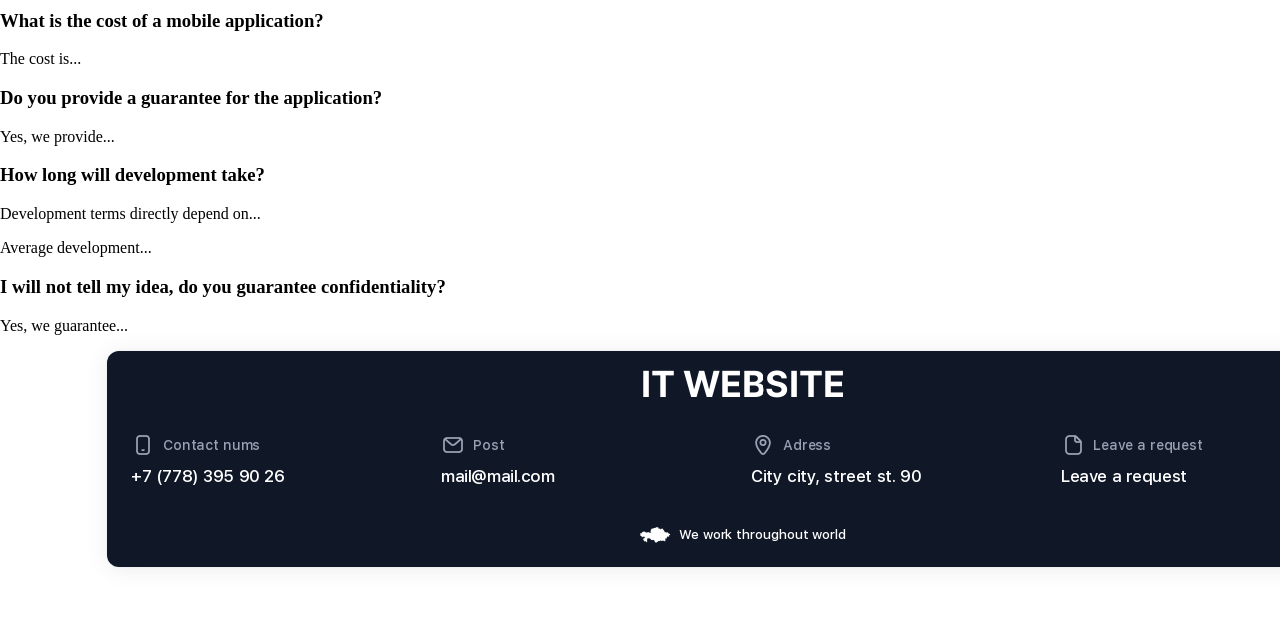
==== commit abc2c8c7: "lesson7" ====
--- a/src/index.html
+++ b/src/index.html
@@ -258,22 +258,27 @@
         </div>
     </section>
     <section class="our-team">
-        <div class="team-stats">
+        <div class="team-content">
             <h2>Our team</h2>
-            <p>Thousand is a...</p>
-            <div>
-                <h3>28</h3>
-                <p>team members</p>
-            </div>
-            <div>
-                <h3>+100</h3>
-                <p>projects</p>
-            </div>
-            <div>
-                <h3>7 years</h3>
-                <p>in IT sphere</p>
-            </div>
-        </div>
+            <p class="team-content-thousand">Thousand is a full-cycle digital production company with its own product analytics, design, web and mobile development.</p>
+            <img src="assets/img/Group 625868 (1).png" class="our-team-img-tablet">
+            <div class="team-stats-numbers">
+                <div class="team-stats-group">
+                    <h3>28</h3>
+                    <p>team members</p>
+                </div>
+                <div class="team-stats-group">
+                    <h3>+100</h3>
+                    <p>projects</p>
+                </div>
+                <div class="team-stats-group">
+                    <h3>7 years</h3>
+                    <p>in IT sphere</p>
+                </div>
+            </div>
+            <p class="team-content-specialists">All the necessary specialists - from a designer to a tester - are on our staff. We hire the best specialists in the market. It's expensive but worth it</p>
+        </div>
+        <img src="assets/img/Group 625868.png" class="our-team-img-desktop">
     </section>
     <hr>
     <section class="get-book">
--- a/src/assets/style/index.css
+++ b/src/assets/style/index.css
@@ -1436,12 +1436,12 @@
     font-size: 28px;
   }
   .stage-card-analysis {
-    width: 673px;
+    width: 680px;
     height: 172px;
     margin-bottom: 24px;
   }
   .stage-card {
-    width: 673px;
+    width: 680px;
     height: 172px;
   }
 }
@@ -1458,6 +1458,146 @@
   .stage-card {
     width: 393px;
     height: 217px;
+  }
+}
+.our-team {
+  background: rgb(242, 244, 247);
+  height: auto;
+  padding: 80px 108px;
+  display: grid;
+  grid-template-columns: 600px 1fr;
+  gap: 40px;
+  align-items: start;
+}
+
+.team-content {
+  grid-column: 1;
+  display: flex;
+  flex-direction: column;
+  gap: 32px;
+}
+
+.our-team-img-desktop {
+  grid-column: 2;
+  width: 630px;
+  height: 452px;
+}
+
+.our-team-img-tablet {
+  display: none;
+}
+
+.team-content h2 {
+  font-family: "Inter", sans-serif;
+  font-weight: 700;
+  font-size: 36px;
+  color: rgb(16, 24, 40);
+  margin-bottom: 16px;
+  margin: 0;
+  line-height: 144%;
+}
+
+.team-content p {
+  font-family: "SF-Pro-Text";
+  font-weight: 500;
+  font-size: 15px;
+  margin: 0;
+}
+
+.team-stats-group h3 {
+  font-family: "Inter", sans-serif;
+  font-weight: 700;
+  font-size: 48px;
+  margin: 0;
+  line-height: 144%;
+}
+
+.team-stats-group p {
+  font-family: "SF-Pro-Text";
+  font-weight: 500;
+  font-size: 15px;
+  color: rgb(102, 112, 133);
+  line-height: 20px;
+}
+
+.team-stats-numbers {
+  display: flex;
+  flex-direction: row;
+  gap: 24px;
+  padding-top: 8px;
+  padding-bottom: 8px;
+}
+
+.team-stats-group {
+  width: 184px;
+  height: 97px;
+  display: flex;
+  flex-direction: column;
+  gap: 8px;
+}
+
+@media screen and (max-width: 768px) {
+  .our-team {
+    max-width: 768px;
+    padding: 32px 32px;
+    grid-template-columns: 1fr;
+  }
+  .our-team-img-desktop {
+    display: none;
+  }
+  .our-team-img-tablet {
+    display: block;
+    width: 707px;
+    height: 421px;
+  }
+  .team-content h2 {
+    font-size: 28px;
+  }
+  .team-stats-group h3 {
+    font-size: 48px;
+  }
+  .team-content p {
+    font-family: "SF-Pro-Text";
+    font-weight: 500;
+    font-size: 14px;
+    margin: 0;
+  }
+  .team-content-thousand {
+    width: 415px;
+  }
+  .team-content-specialists {
+    padding-left: 30px;
+    width: 613px;
+  }
+  .team-stats-numbers {
+    padding-left: 30px;
+  }
+}
+@media screen and (max-width: 525px) {
+  .our-team {
+    max-width: 425px;
+    padding: 32px 16px;
+  }
+  .our-team-img-tablet {
+    width: 422px;
+    height: 263px;
+  }
+  .team-stats-group h3 {
+    font-size: 28px;
+  }
+  .team-content-specialists {
+    width: 359px;
+    padding-left: 0px;
+  }
+  .team-stats-numbers {
+    padding-left: 0px;
+  }
+  .team-stats-group p {
+    font-size: 14px;
+  }
+  .team-stats-numbers {
+    width: 374px;
+    gap: 0px;
   }
 }
 body {
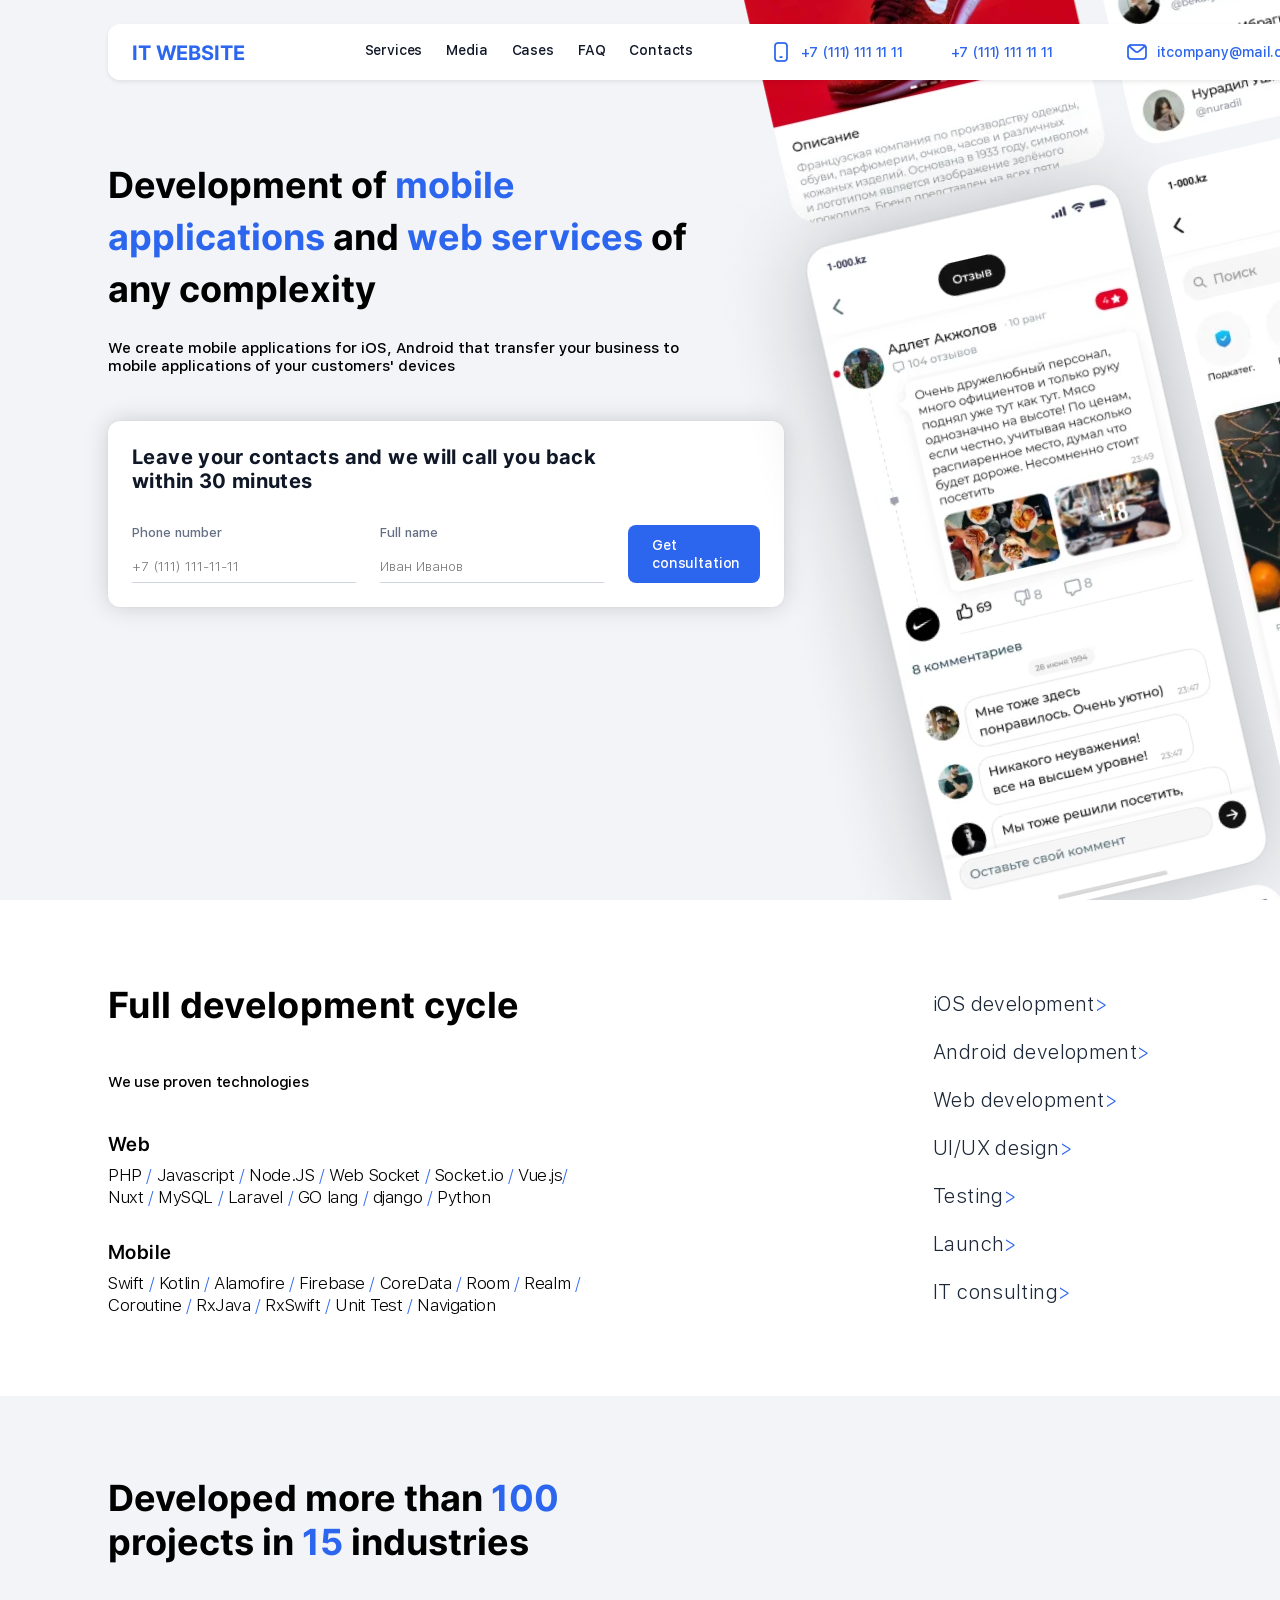
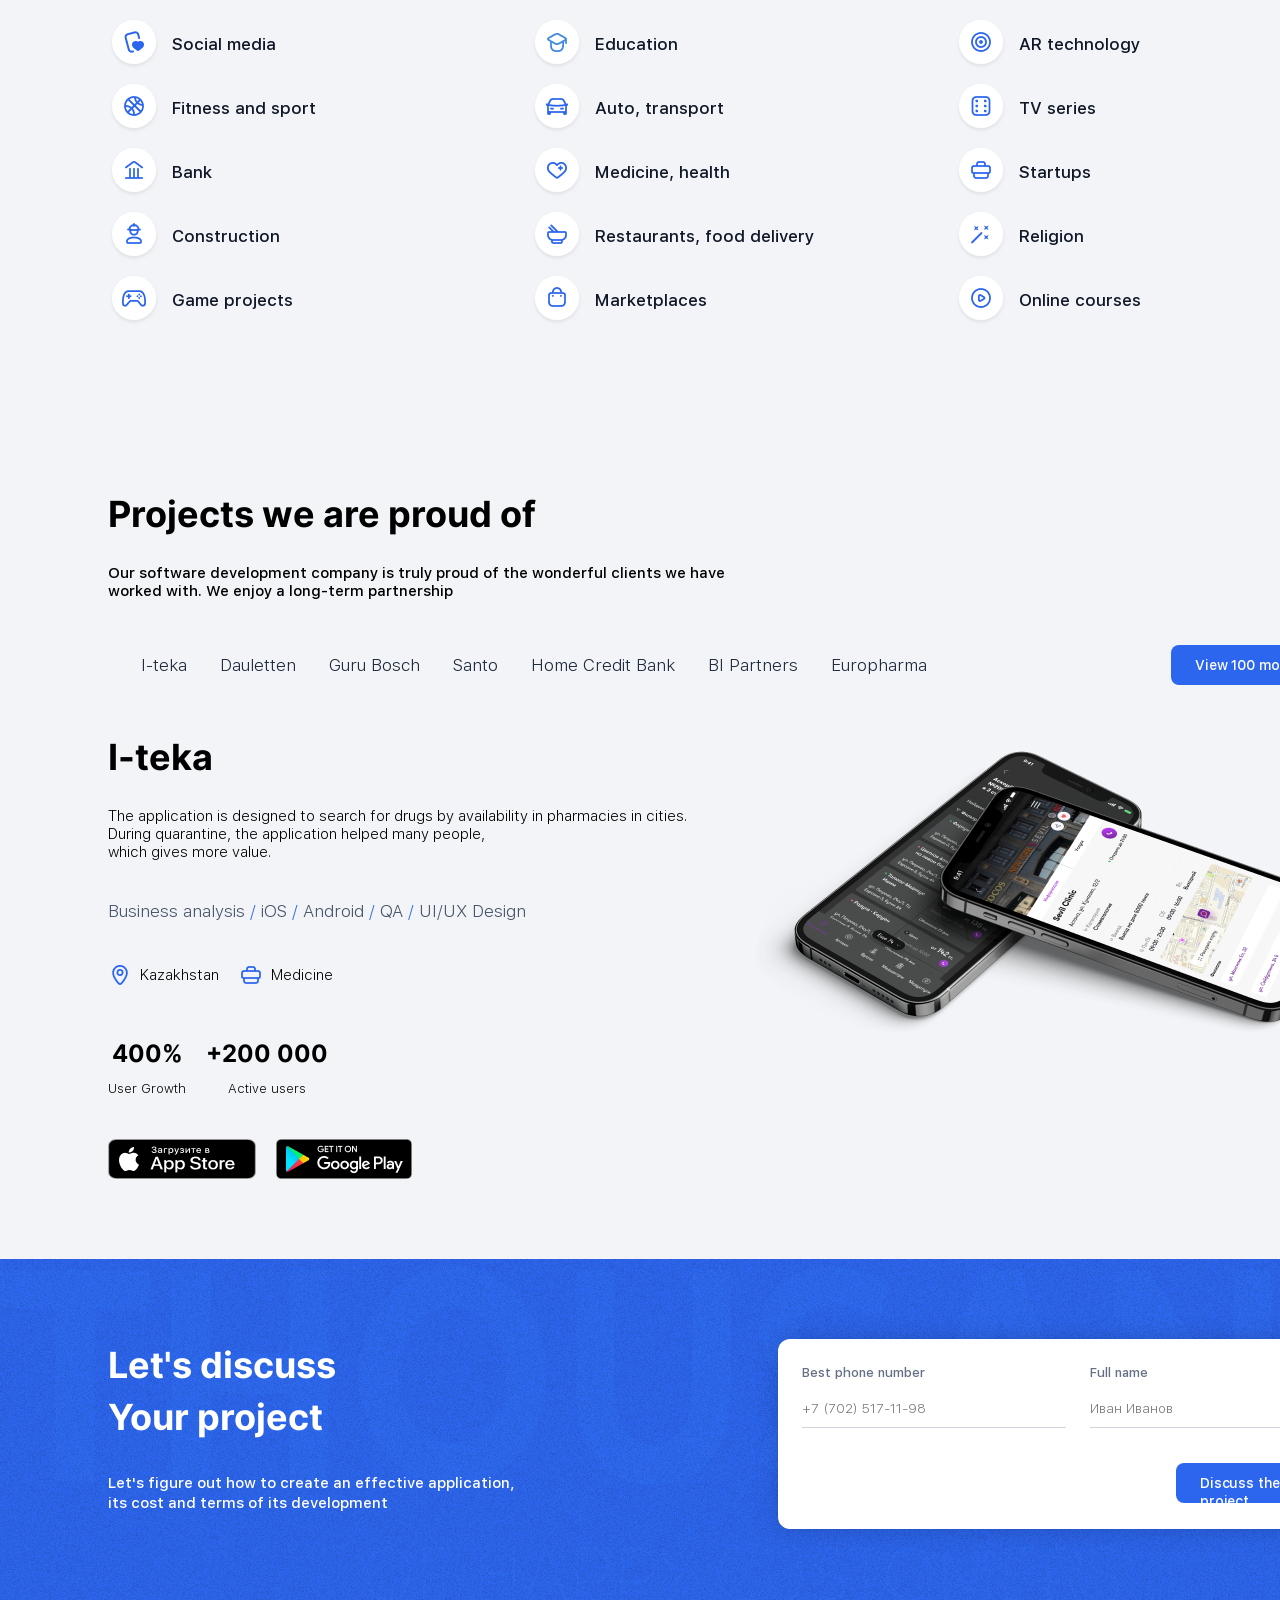
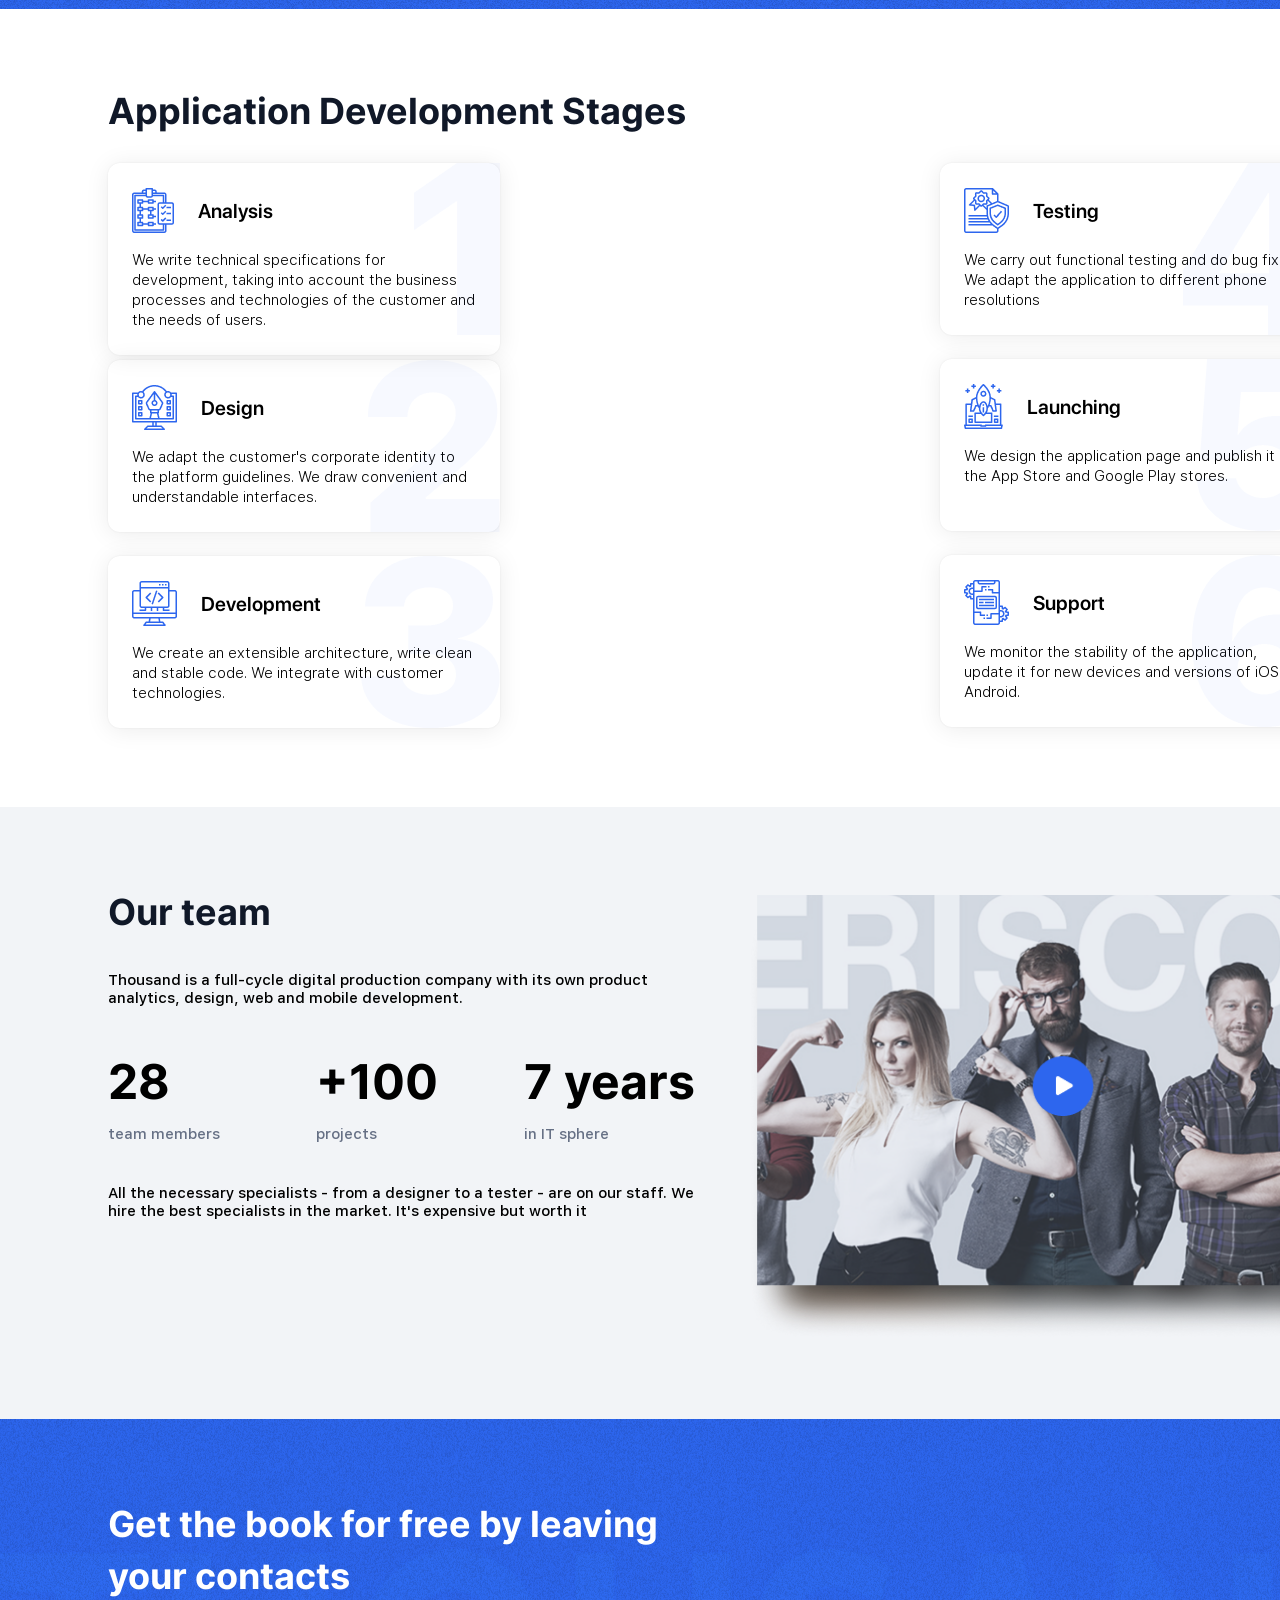
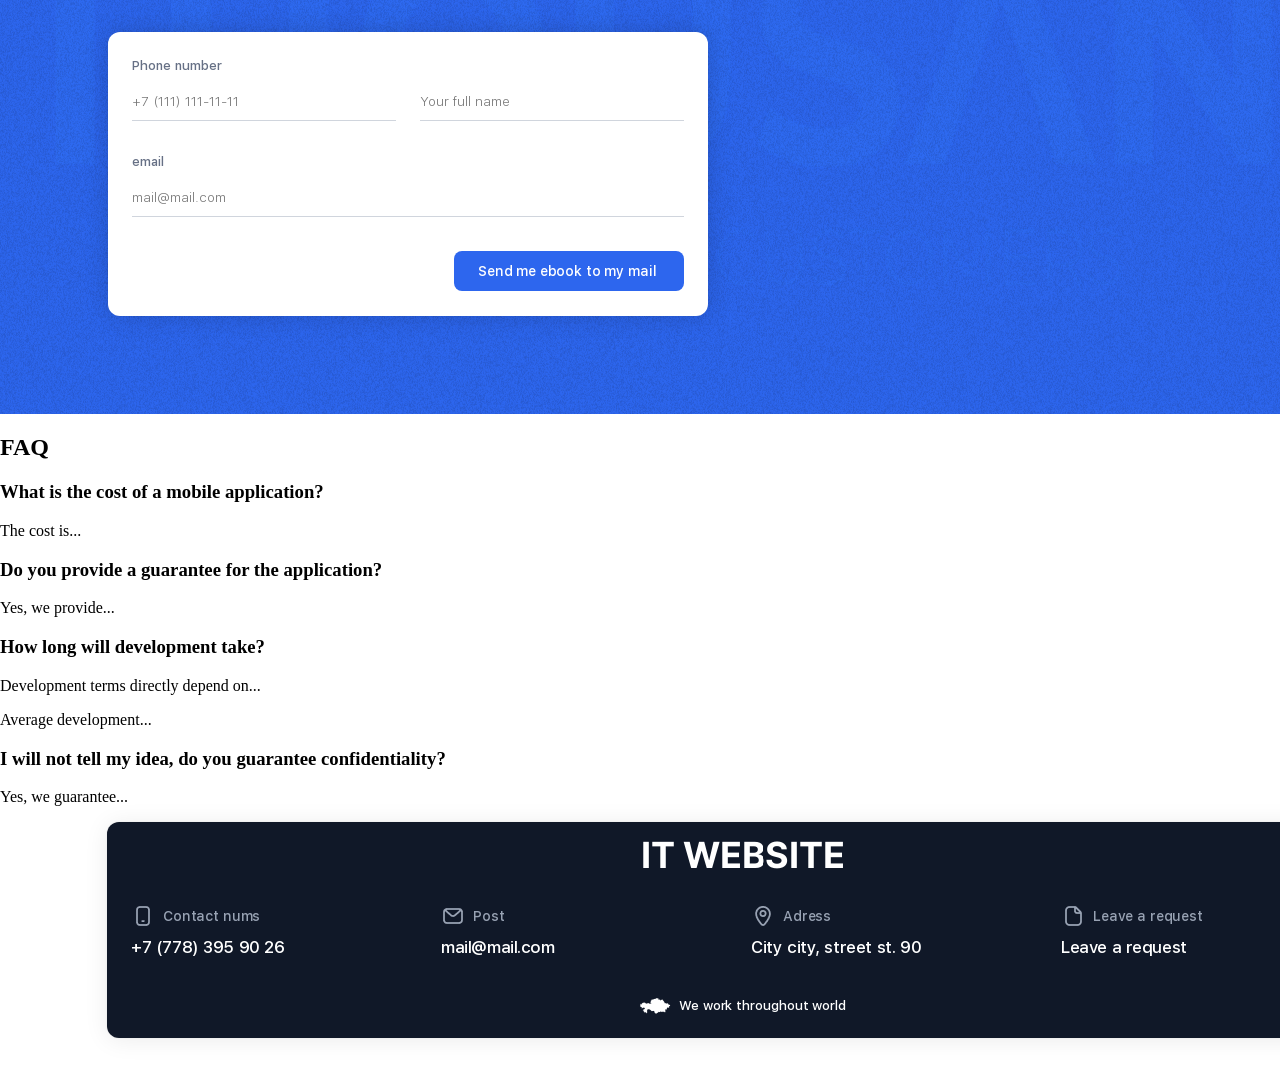
==== commit 1c700689: "lesson7" ====
--- a/src/index.html
+++ b/src/index.html
@@ -280,14 +280,23 @@
         </div>
         <img src="assets/img/Group 625868.png" class="our-team-img-desktop">
     </section>
-    <hr>
     <section class="get-book">
-        <h2>Get the book for free by leaving your contacts.</h2>
+        <h2>Get the book for free by leaving your contacts</h2>
             <form class="book-form">
-                <label><input type="tel" placeholder="+7 (111) 111-11-11">Phone number</label>
-                <input type="text" placeholder="Your full name">
-                <label><input type="email" placeholder="mail@mail.com">email</label>
-                <button type="submit">Send me ebook to my email</button>
+                <div class="book-form-group">
+                    <div class="form-group">
+                        <label for="telephone">Phone number</label>
+                        <input type="tel" id="telephone" placeholder="+7 (111) 111-11-11" class="small-input">
+                    </div>
+                    <div class="form-group">
+                        <input type="text" id="name" placeholder="Your full name" class="small-input">
+                    </div>
+                </div>
+                <div class="form-group">
+                    <label for="mail">email</label>
+                    <input type="email" id="mail" placeholder="mail@mail.com" class="big-input">
+                </div>
+                <button type="submit" class="book-form-button">Send me ebook to my mail</button>
             </form>
         <img src="">
     </section>
--- a/src/assets/style/index.css
+++ b/src/assets/style/index.css
@@ -369,13 +369,14 @@
 }
 
 .form-group {
-  width: 224px;
-  height: 54px;
+  width: 264px;
+  min-height: 54px;
   gap: 8px;
   font-family: "SF-Pro-Text";
   font-weight: 500;
   display: flex;
   flex-direction: column;
+  justify-content: flex-end;
 }
 
 .form-group label {
@@ -1444,6 +1445,12 @@
     width: 680px;
     height: 172px;
   }
+  .stage-card-analysis p {
+    width: 504px;
+  }
+  .stage-card p {
+    width: 432px;
+  }
 }
 @media screen and (max-width: 525px) {
   .development-stages {
@@ -1458,6 +1465,12 @@
   .stage-card {
     width: 393px;
     height: 217px;
+  }
+  .stage-card-analysis p {
+    width: 266px;
+  }
+  .stage-card p {
+    width: 231px;
   }
 }
 .our-team {
@@ -1600,6 +1613,73 @@
     gap: 0px;
   }
 }
+.get-book {
+  background-image: url("/src/assets/img/noise.png"), url("/src/assets/img/Frame 108.png");
+  background-position: center, center;
+  background-repeat: repeat, no-repeat;
+  background-size: auto, contain;
+  background-color: rgb(45, 102, 238);
+  height: auto;
+  padding: 80px 108px;
+}
+
+.get-book h2 {
+  font-family: "Inter", sans-serif;
+  font-weight: 700;
+  font-size: 36px;
+  line-height: 144%;
+  margin-top: 0;
+  color: white;
+  width: 600px;
+}
+
+.book-form {
+  display: flex;
+  flex-direction: column;
+  width: 600px;
+  height: 284px;
+  gap: 32px;
+  border-radius: 12px;
+  padding: 24px;
+  background: rgb(255, 255, 255);
+  box-shadow: 0px 0px 24px 0px rgba(0, 0, 0, 0.16), 0px 0px 2px 0px rgba(0, 0, 0, 0.08);
+  justify-content: space-evenly;
+  box-sizing: border-box;
+}
+
+.book-form-group {
+  display: flex;
+  flex-direction: row;
+  width: 552px;
+  gap: 24px;
+}
+
+.small-input {
+  width: 264px;
+}
+
+.big-input {
+  width: 552px;
+}
+
+.book-form-button {
+  text-align: left;
+  width: 230px;
+  height: 40px;
+  gap: 8px;
+  border-radius: 8px;
+  padding: 11px 24px;
+  background: rgb(45, 102, 238);
+  font-family: "SF-Pro-Text";
+  font-weight: 500;
+  font-size: 14px;
+  line-height: 18px;
+  letter-spacing: -0.15px;
+  color: rgb(255, 255, 255);
+  border: none;
+  align-self: flex-end;
+}
+
 body {
   display: grid;
   grid-template-rows: auto;
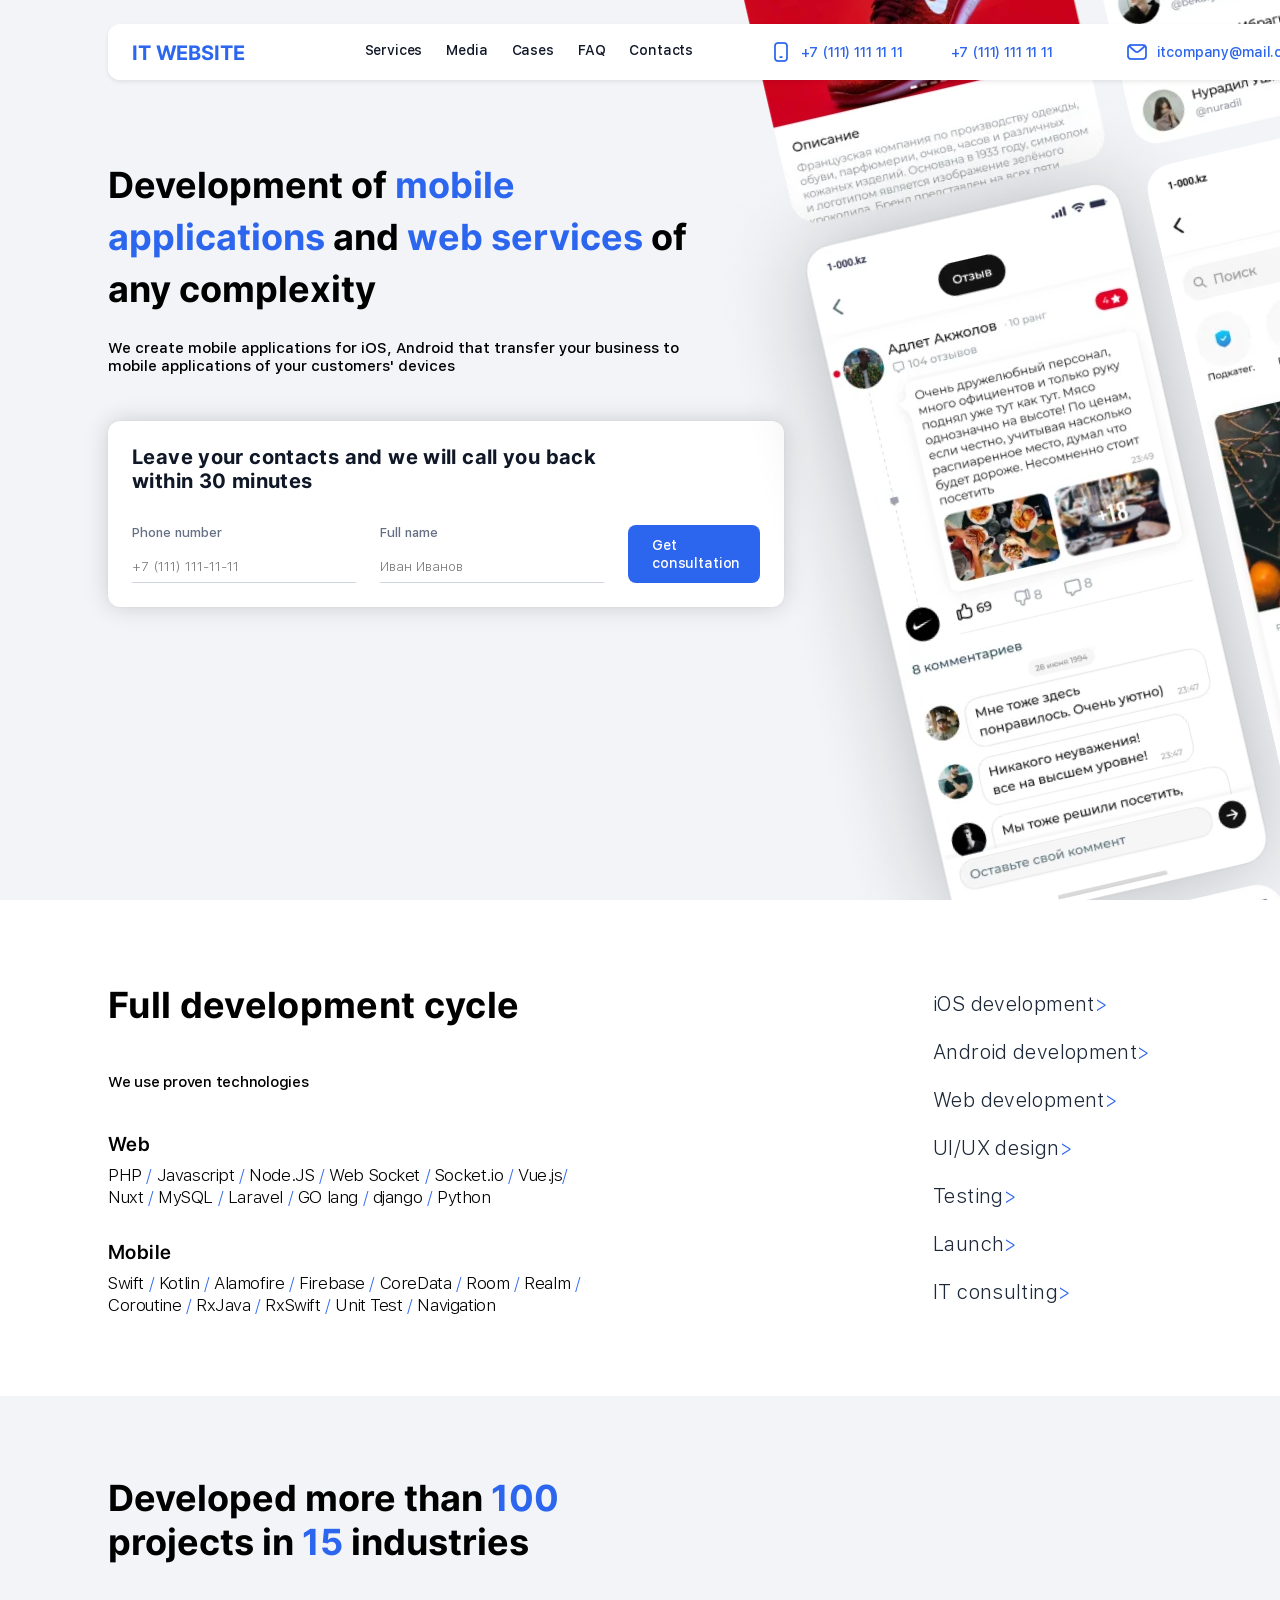
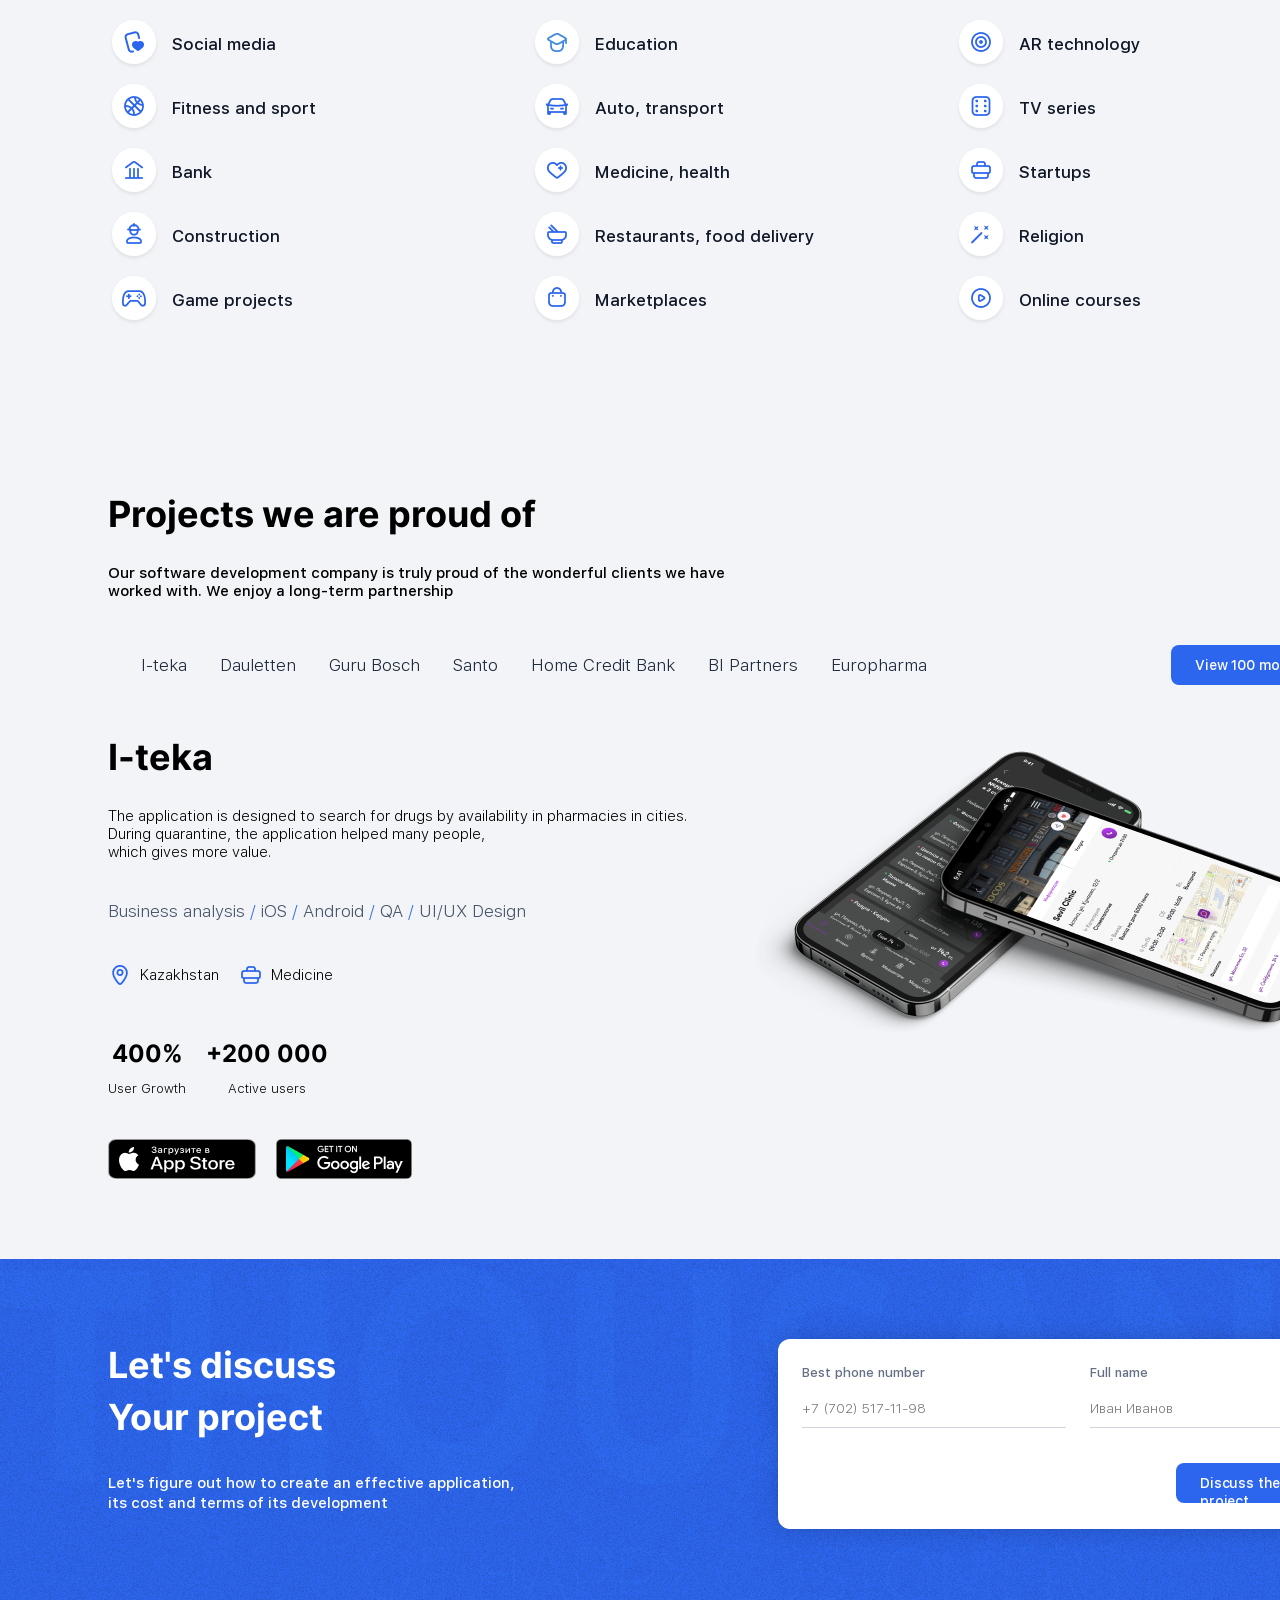
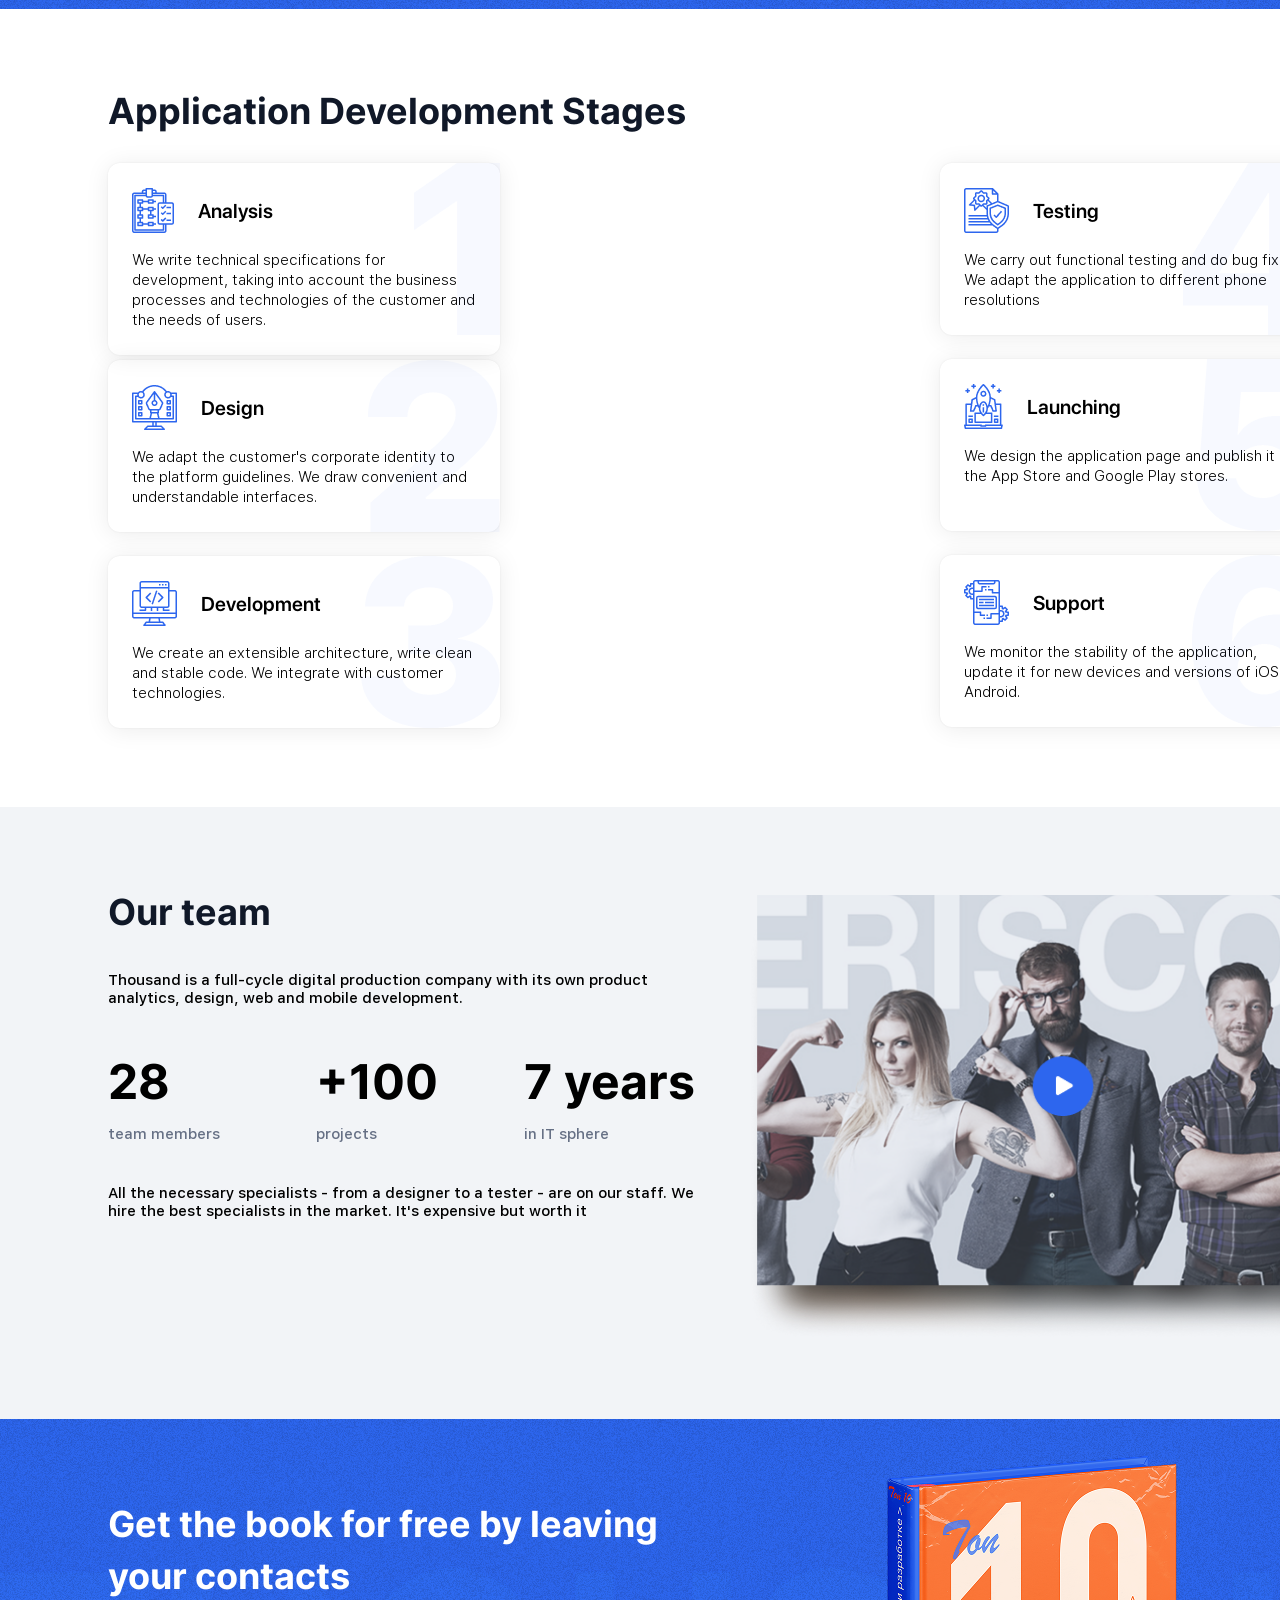
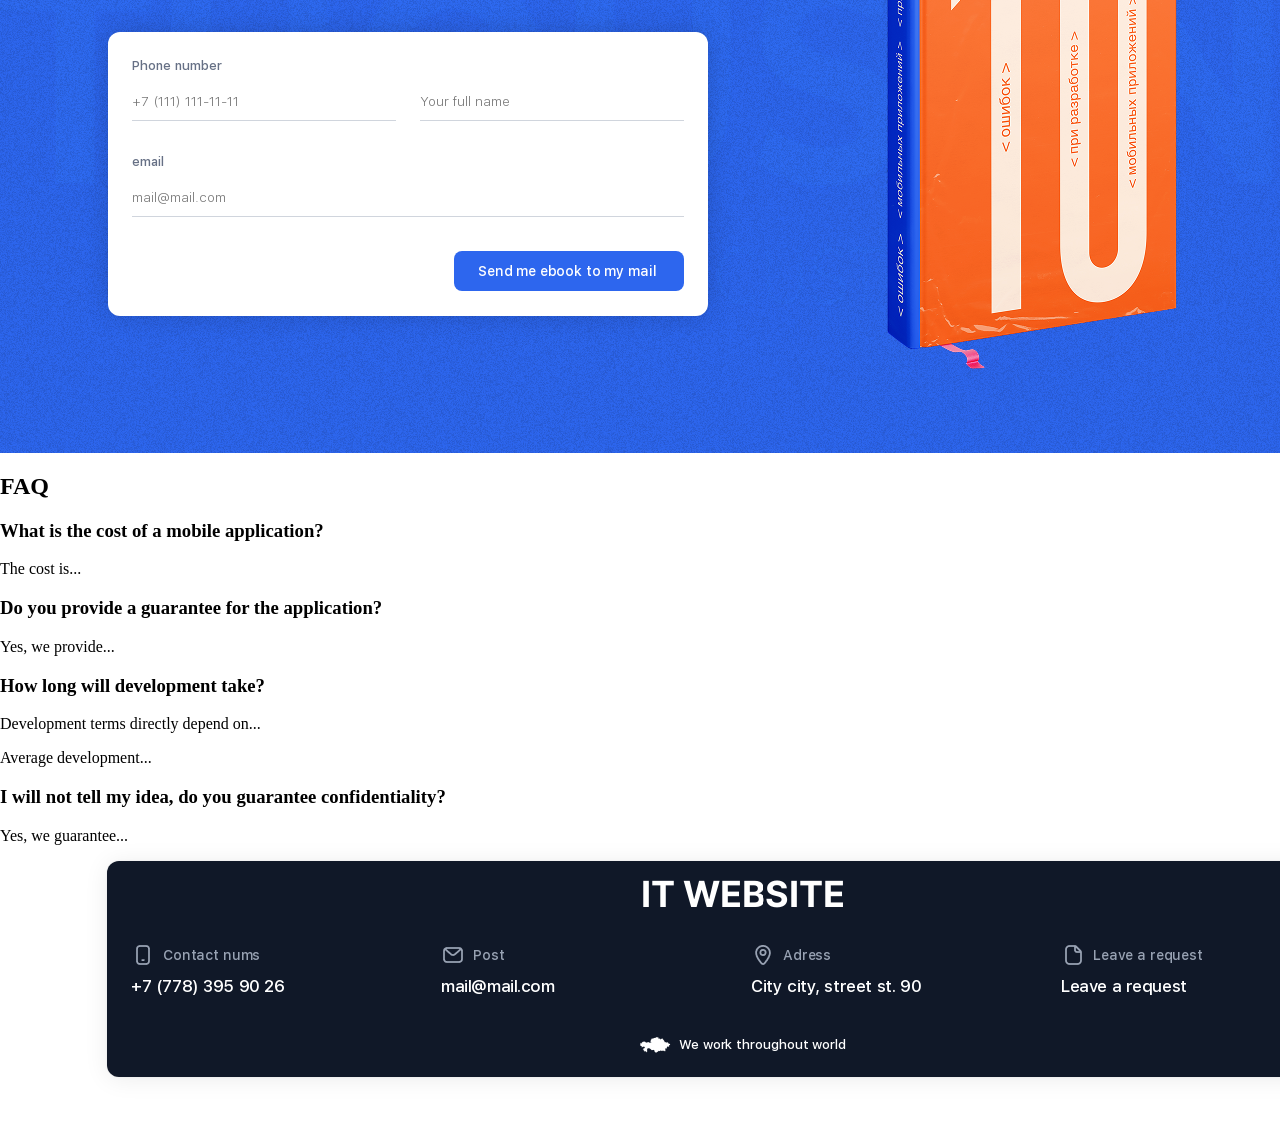
==== commit a95e03ba: "lesson7" ====
--- a/src/index.html
+++ b/src/index.html
@@ -281,24 +281,31 @@
         <img src="assets/img/Group 625868.png" class="our-team-img-desktop">
     </section>
     <section class="get-book">
-        <h2>Get the book for free by leaving your contacts</h2>
-            <form class="book-form">
-                <div class="book-form-group">
-                    <div class="form-group">
-                        <label for="telephone">Phone number</label>
-                        <input type="tel" id="telephone" placeholder="+7 (111) 111-11-11" class="small-input">
-                    </div>
-                    <div class="form-group">
-                        <input type="text" id="name" placeholder="Your full name" class="small-input">
-                    </div>
-                </div>
-                <div class="form-group">
-                    <label for="mail">email</label>
-                    <input type="email" id="mail" placeholder="mail@mail.com" class="big-input">
-                </div>
-                <button type="submit" class="book-form-button">Send me ebook to my mail</button>
-            </form>
-        <img src="">
+        <div class="get-book-form-image">
+            <div>
+                <h2>Get the book for free by leaving your contacts</h2>
+                <div class="get-book-form">
+                    <form class="book-form">
+                        <div class="book-form-group">
+                            <div class="form-group">
+                                <label for="telephone">Phone number</label>
+                                <input type="tel" id="telephone" placeholder="+7 (111) 111-11-11" class="small-input">
+                            </div>
+                            <div class="form-group">
+                                <input type="text" id="name" placeholder="Your full name" class="small-input">
+                            </div>
+                        </div>
+                        <div class="form-group">
+                            <label for="mail">email</label>
+                            <input type="email" id="mail" placeholder="mail@mail.com" class="big-input">
+                        </div>
+                        <button type="submit" class="book-form-button">Send me ebook to my mail</button>
+                    </form>
+                    <img src="assets/img/книга-2 (1).png" class="book-image-tablet">
+                </div>
+            </div>
+            <img src="assets/img/Group 625870.png" class="book-image-desktop">
+        </div>
     </section>
     <section class="faq">
         <h2>FAQ</h2>
--- a/src/assets/style/index.css
+++ b/src/assets/style/index.css
@@ -1623,7 +1623,7 @@
   padding: 80px 108px;
 }
 
-.get-book h2 {
+.get-book-form-image h2 {
   font-family: "Inter", sans-serif;
   font-weight: 700;
   font-size: 36px;
@@ -1680,6 +1680,79 @@
   align-self: flex-end;
 }
 
+.get-book-form-image {
+  display: flex;
+  flex-direction: row;
+}
+
+.book-image-desktop {
+  width: 650px;
+  height: 520px;
+  margin-top: -46px;
+}
+
+.book-image-tablet {
+  display: none;
+}
+
+@media screen and (max-width: 768px) {
+  .get-book {
+    max-width: 768px;
+    padding: 76px 76px;
+    background-image: url("/src/assets/img/noise.png");
+    background-position: center;
+    background-repeat: repeat;
+    background-size: auto;
+  }
+  .get-book-form-image h2 {
+    font-size: 28px;
+    width: 455px;
+  }
+  .book-form {
+    width: 335px;
+    height: 431px;
+  }
+  .book-form-group {
+    flex-direction: column;
+  }
+  .big-input {
+    width: 271px;
+  }
+  .book-form-button {
+    align-self: flex-start;
+  }
+  .book-image-tablet {
+    display: block;
+    margin-top: 0;
+    margin-left: 50px;
+  }
+  .book-image-desktop {
+    display: none;
+  }
+  .get-book-form {
+    display: flex;
+    flex-direction: row;
+  }
+}
+@media screen and (max-width: 525px) {
+  .get-book {
+    max-width: 425px;
+    padding: 48px 48px;
+  }
+  .get-book-form-image h2 {
+    width: 333px;
+  }
+  .get-book-form {
+    flex-direction: column-reverse;
+  }
+  .book-image-tablet {
+    margin-bottom: 30px;
+    margin-left: 0;
+    width: 160px;
+    height: 242px;
+    align-self: center;
+  }
+}
 body {
   display: grid;
   grid-template-rows: auto;
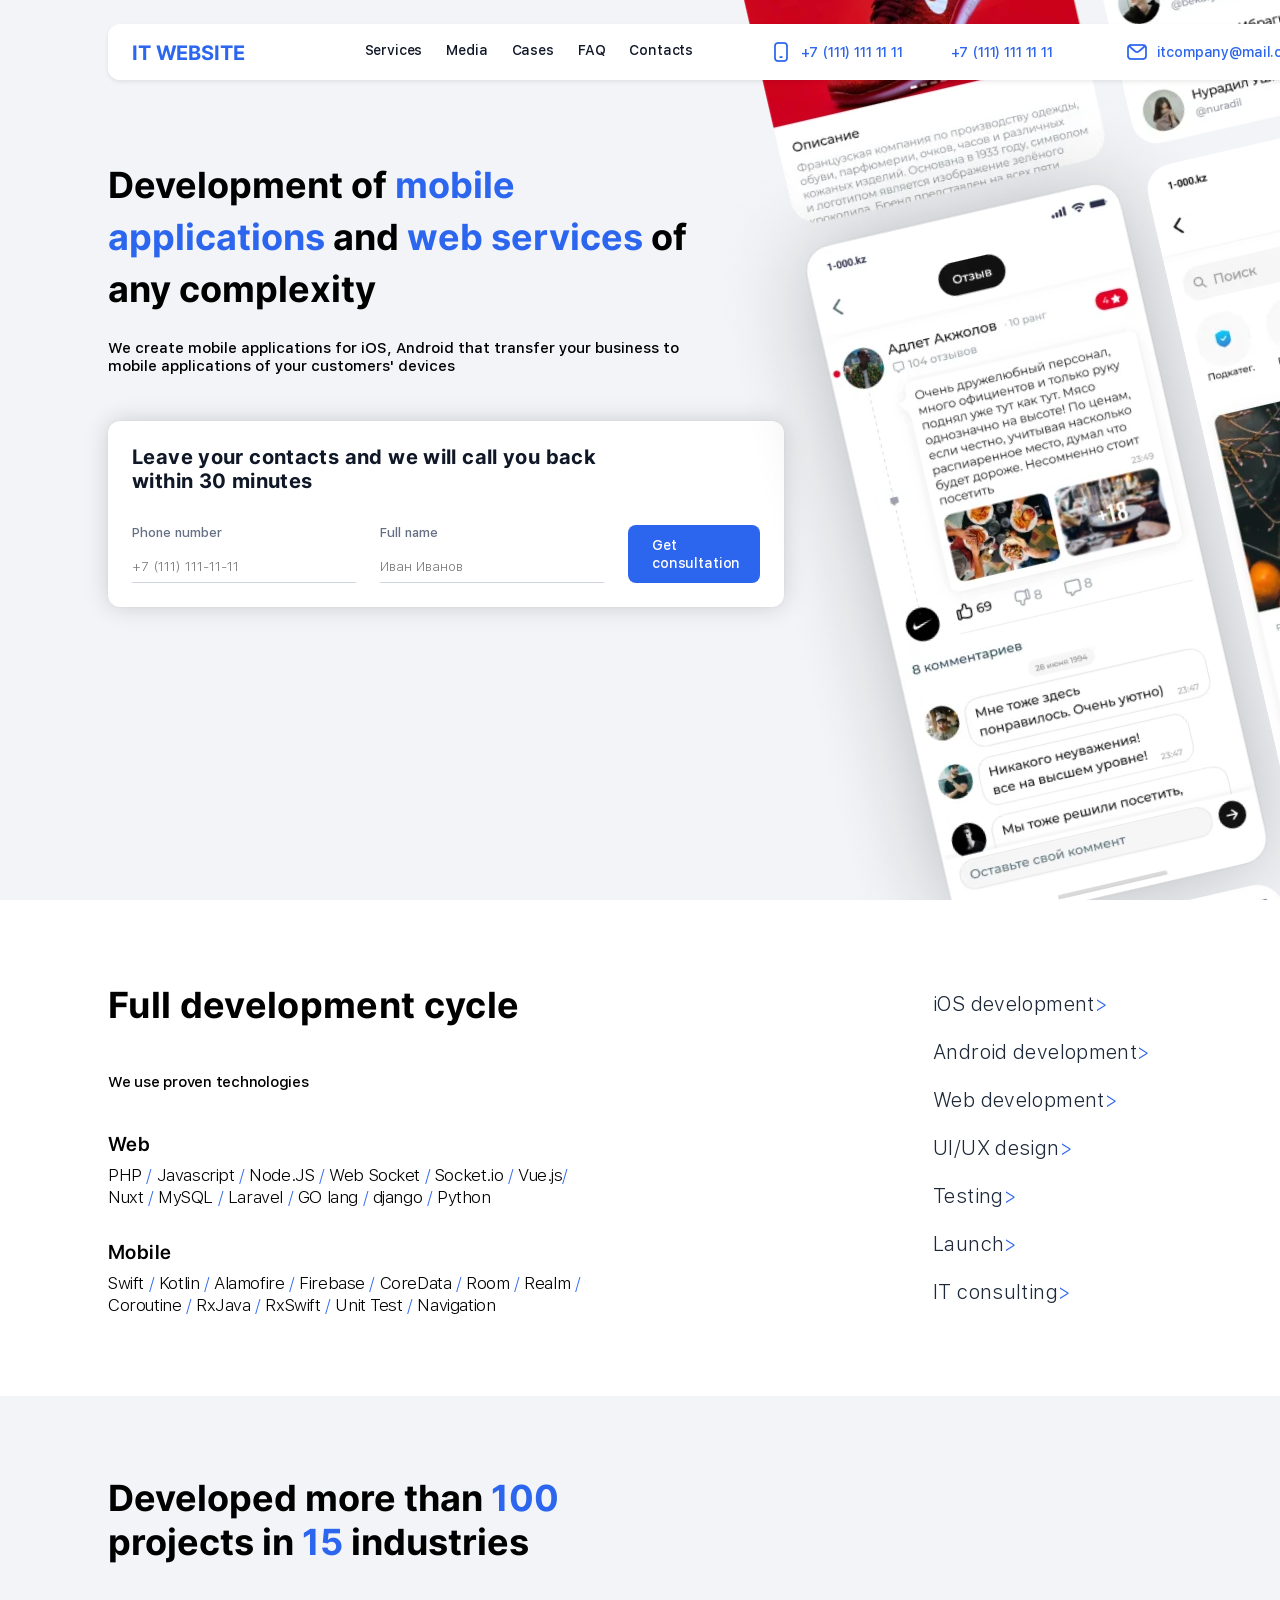
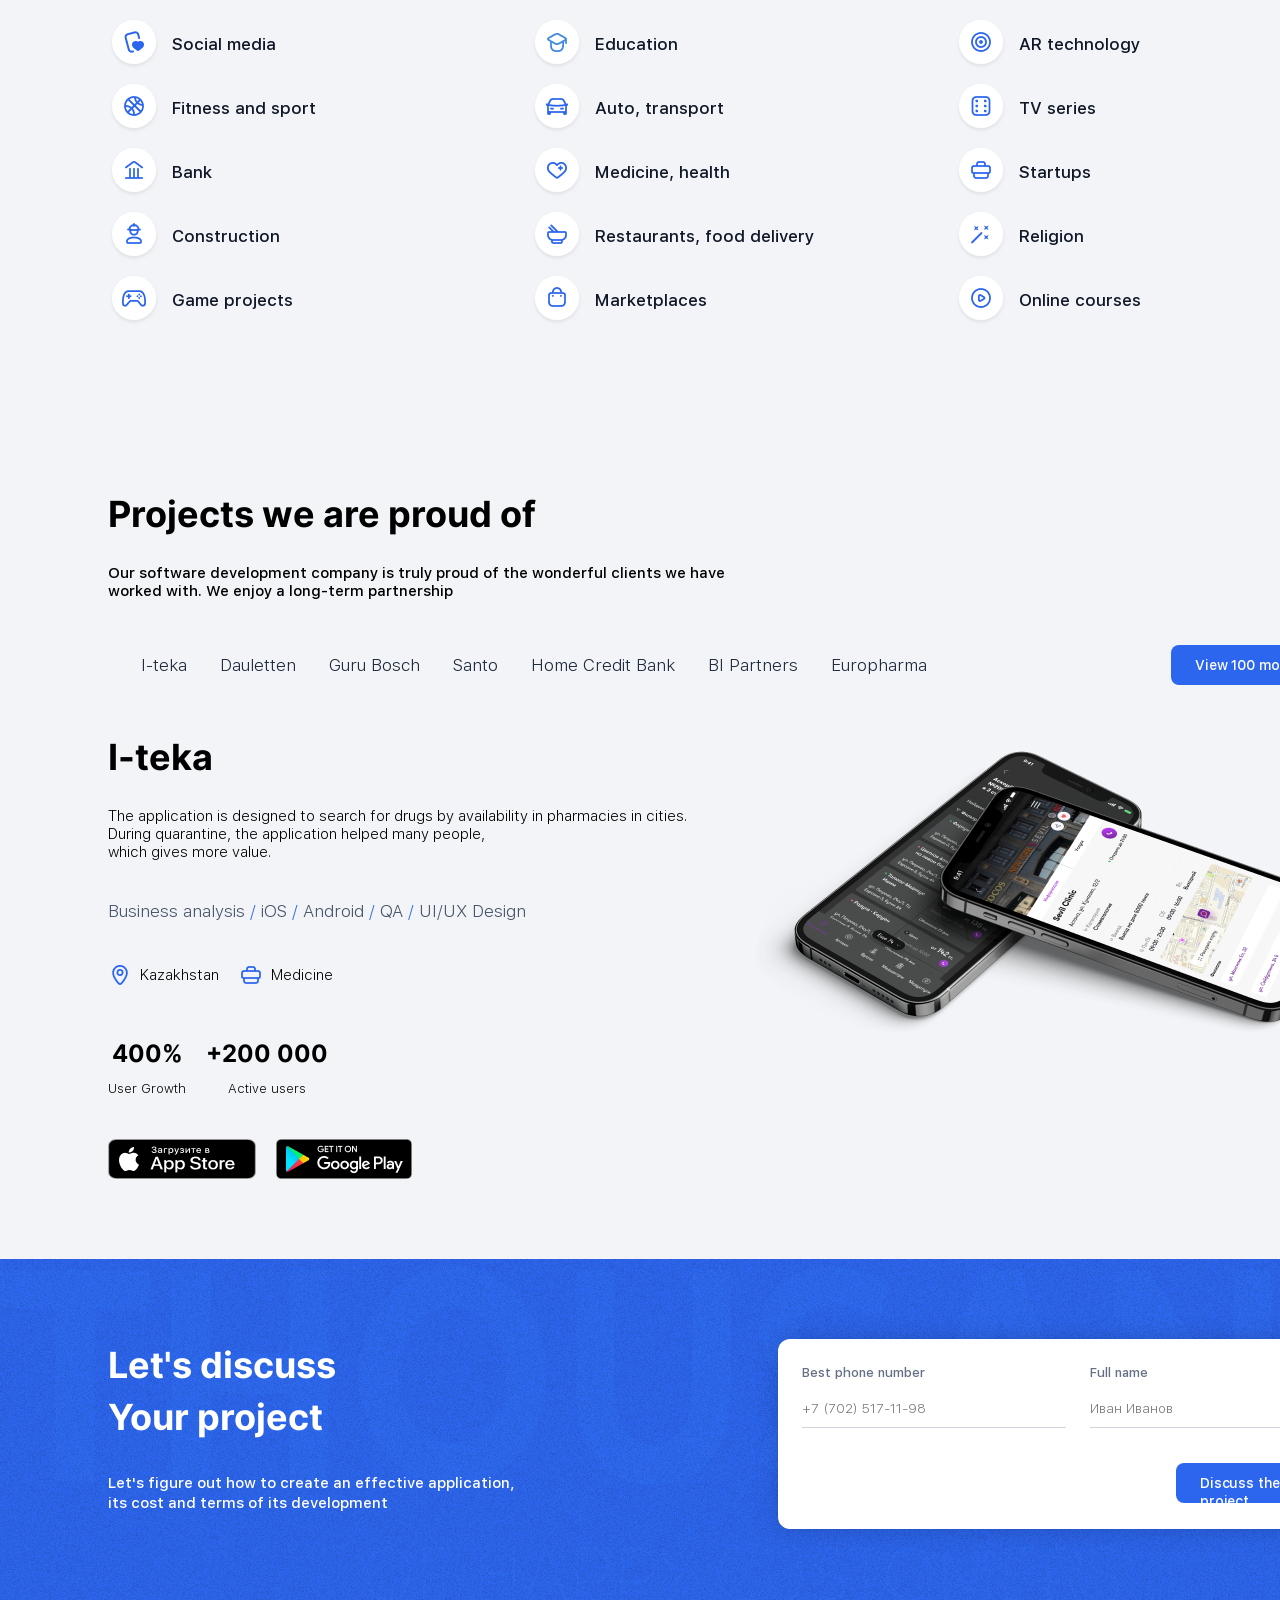
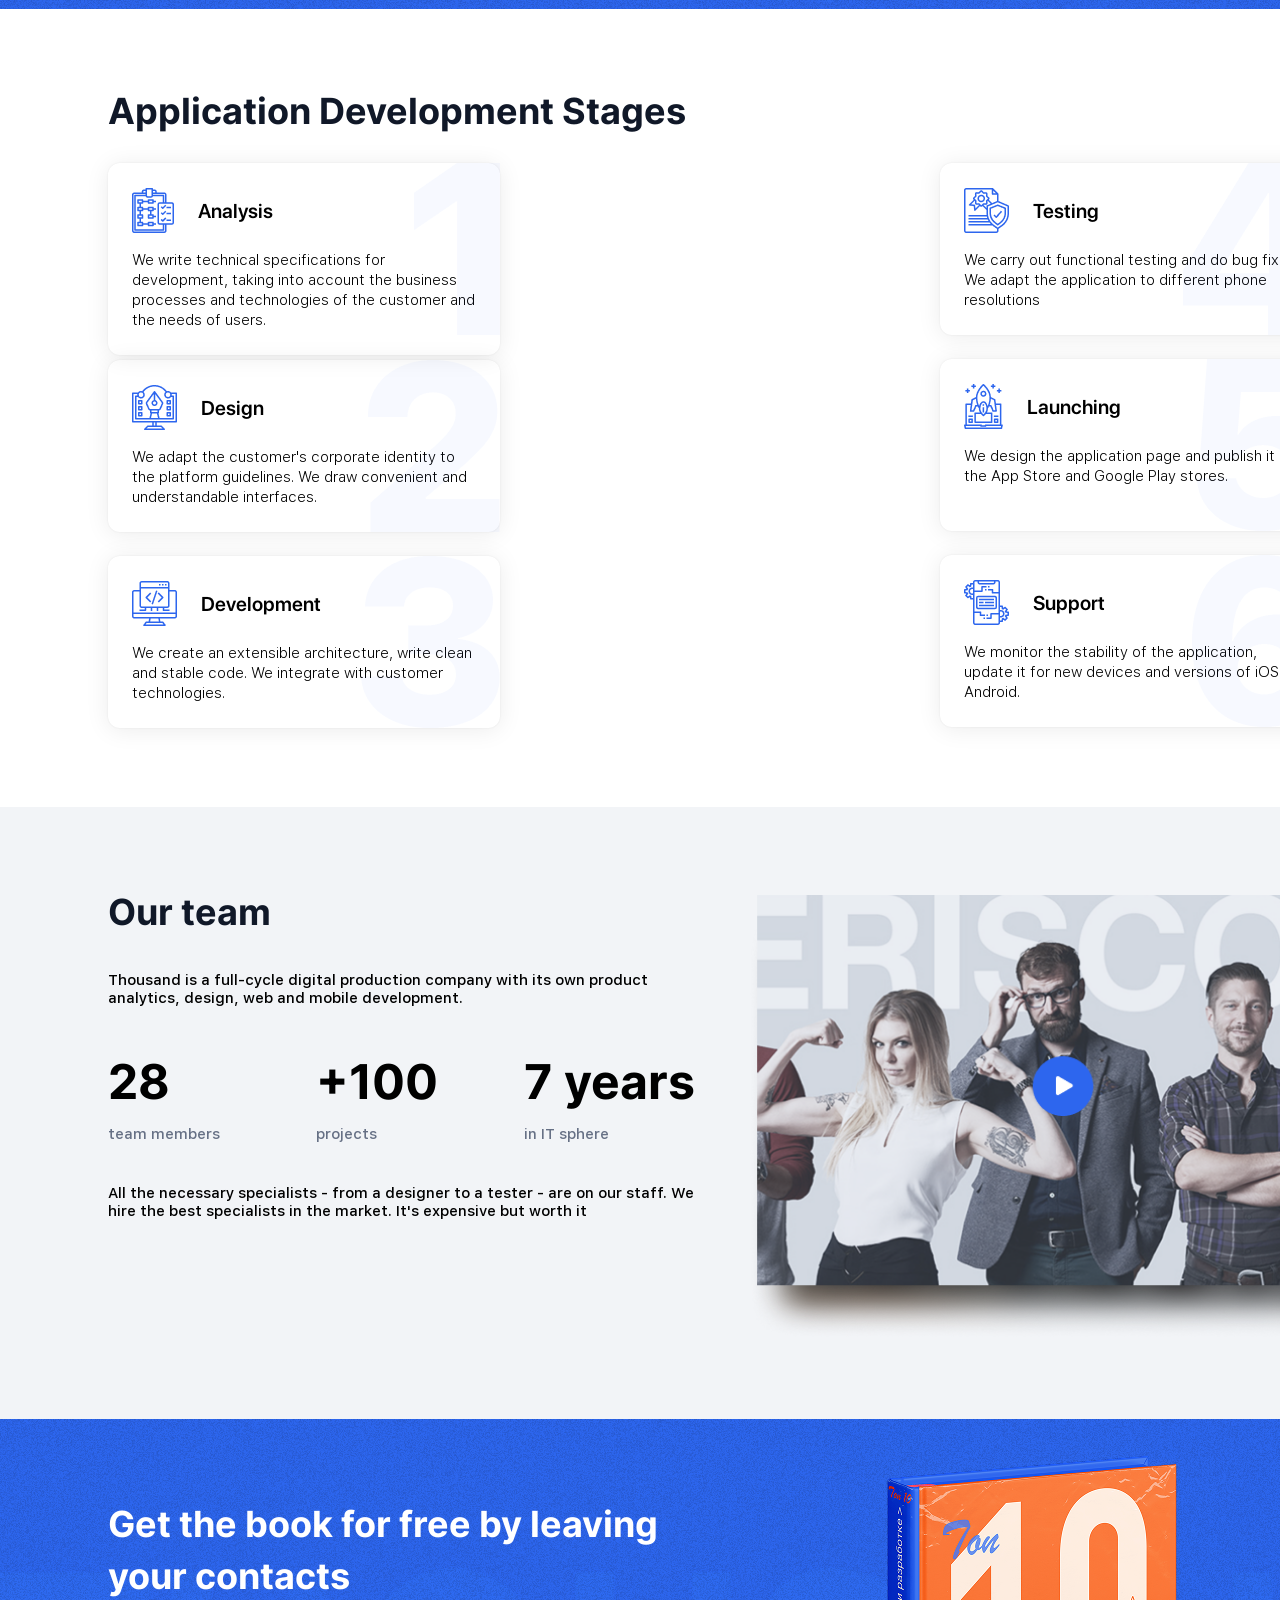
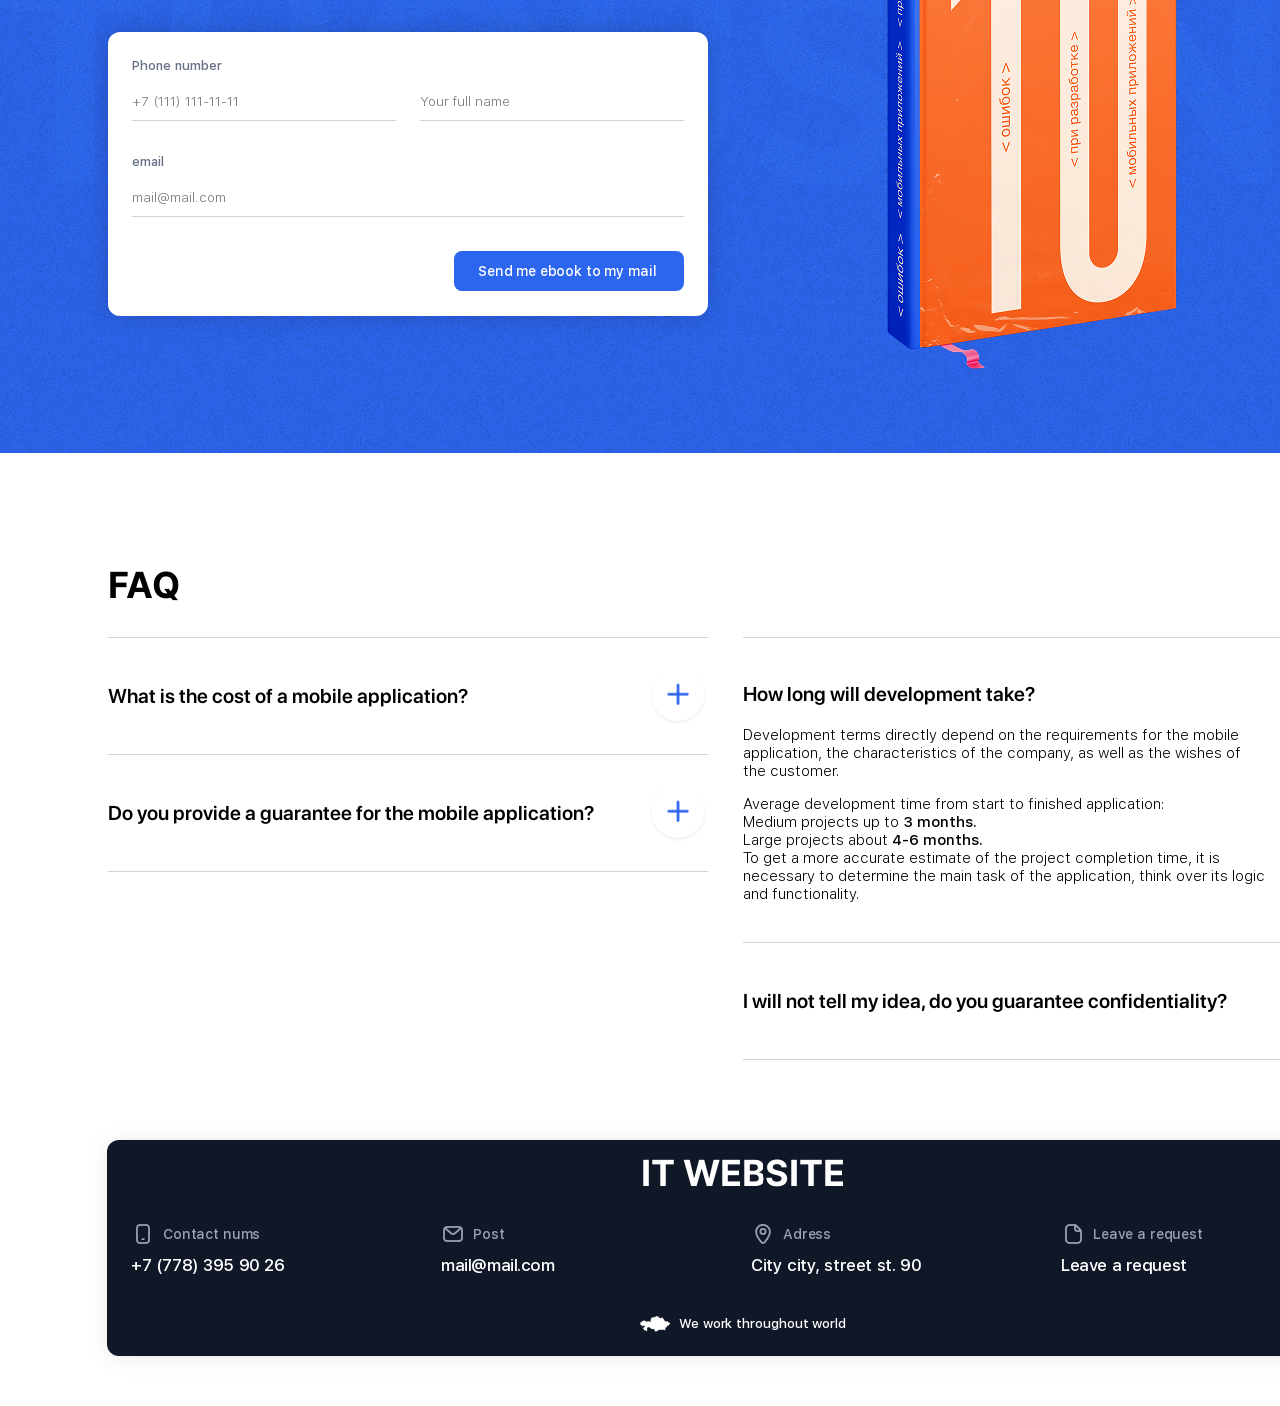
==== commit 3b66a984: "lesson7" ====
--- a/src/index.html
+++ b/src/index.html
@@ -310,23 +310,41 @@
     <section class="faq">
         <h2>FAQ</h2>
         <div class="faq-container">
-            <article class="faq-item">
-                <h3>What is the cost of a mobile application?</h3>
-                <p>The cost is...</p>
-            </article>
-            <article class="faq-item">
-                <h3>Do you provide a guarantee for the application?</h3>
-                <p>Yes, we provide...</p>
-            </article>
-            <article class="faq-item">
-                <h3>How long will development take?</h3>
-                <p>Development terms directly depend on...</p>
-                <p>Average development...</p>
-            </article>
-            <article class="faq-item">
-                <h3>I will not tell my idea, do you guarantee confidentiality?</h3>
-                <p>Yes, we guarantee...</p>
-            </article>
+            <div class="faq-cost-guarantee">
+                <article class="faq-item">
+                    <h3>What is the cost of a mobile application?</h3>
+                    <img src="assets/img/Frame 625869.png" class="faq-item-img">
+                </article>
+                <article class="faq-item">
+                    <h3>Do you provide a guarantee for the mobile application?</h3>
+                    <img src="assets/img/Frame 625869.png" class="faq-item-img">
+                </article>
+            </div>
+            <div class="faq-development">
+                <article class="faq-item-open">
+                    <div>
+                        <h3>How long will development take?</h3>
+                        <p>Development terms directly depend on the requirements for the mobile application, the characteristics of the company, as well as the wishes of the customer.</p>
+                        <p>Average development time from start to finished application:<br>
+                        Medium projects up to <span class="faq-item-open-months">3 months.</span><br>
+                        Large projects about <span class="faq-item-open-months">4-6 months.</span><br>
+                        To get a more accurate estimate of the project completion time, it is necessary to determine the main task of the application, think over its logic and functionality.</p>
+                    </div>
+                    <img src="assets/img/Frame 625869 (1).png" class="faq-item-open-img">
+                </article>
+            </div>
+            <div class="faq-idea">
+                <article class="faq-item">
+                    <h3>I will not tell my idea, do you guarantee confidentiality?</h3>
+                    <img src="assets/img/Frame 625869.png" class="faq-item-img">
+                </article>
+            </div>
+            <div class="faq-idea-dublicate">
+                <article class="faq-item">
+                    <h3>I will not tell my idea, do you guarantee confidentiality?</h3>
+                    <img src="assets/img/Frame 625869.png" class="faq-item-img">
+                </article>
+            </div>
         </div>
     </section>
     <footer class="site-footer">
--- a/src/assets/style/index.css
+++ b/src/assets/style/index.css
@@ -1753,6 +1753,137 @@
     align-self: center;
   }
 }
+.faq {
+  height: auto;
+  padding: 80px 108px;
+}
+
+.faq-container {
+  display: grid;
+  grid-template-columns: 1fr 1fr;
+  grid-template-areas: "cost-guarantee development" ". idea";
+  gap: 0px;
+}
+
+.faq-cost-guarantee {
+  grid-area: cost-guarantee;
+}
+
+.faq-development {
+  grid-area: development;
+}
+
+.faq-idea {
+  grid-area: idea;
+}
+
+.faq h2 {
+  font-family: "Inter", sans-serif;
+  font-weight: 700;
+  font-size: 36px;
+  grid-column: 1;
+}
+
+.faq-item-open h3,
+.faq-item h3 {
+  font-family: "SF-Pro-Display";
+  font-weight: 600;
+  font-size: 20px;
+}
+
+.faq-item-open p,
+.faq-item p {
+  font-family: "SF-Pro-Text";
+  font-weight: 400;
+  font-size: 15px;
+}
+
+.faq-item-open p {
+  width: 524px;
+}
+
+.faq-item {
+  width: 600px;
+  height: 116px;
+  display: flex;
+  flex-direction: row;
+  align-items: center;
+  border-bottom: 0.5px solid rgb(208, 213, 221);
+}
+
+.faq-item:first-child {
+  border-top: 0.5px solid rgb(208, 213, 221);
+}
+
+.faq-item-open {
+  width: 600px;
+  height: 304px;
+  display: flex;
+  flex-direction: row;
+  align-items: center;
+  border-top: 0.5px solid rgb(208, 213, 221);
+}
+
+.faq-item-img {
+  width: 60px;
+  height: 60px;
+  margin-left: auto;
+}
+
+.faq-item-open-months {
+  font-weight: 500;
+}
+
+.faq-item-open-img {
+  align-self: start;
+}
+
+.faq-idea-dublicate {
+  display: none;
+}
+
+@media screen and (max-width: 768px) {
+  .faq {
+    max-width: 768px;
+    padding: 10px 40px;
+  }
+  .faq h2 {
+    font-size: 28px;
+  }
+  .faq-container {
+    grid-template-columns: 1fr;
+    grid-template-areas: "development" "idea" "cost-guarantee";
+    padding: 10px 51px;
+  }
+}
+@media screen and (max-width: 525px) {
+  .faq {
+    max-width: 425px;
+    padding: 32px 16px;
+  }
+  .faq-container {
+    padding: 0;
+  }
+  .faq-cost-guarantee {
+    display: none;
+  }
+  .faq-item,
+  .faq-item-open {
+    width: 393px;
+  }
+  .faq-item-open {
+    border-top: none;
+  }
+  .faq-item-open p {
+    width: 344px;
+  }
+  .faq-idea-dublicate {
+    display: block;
+  }
+  .faq-idea-dublicate .faq-item {
+    border-top: none;
+  }
+}
 body {
   display: grid;
   grid-template-rows: auto;
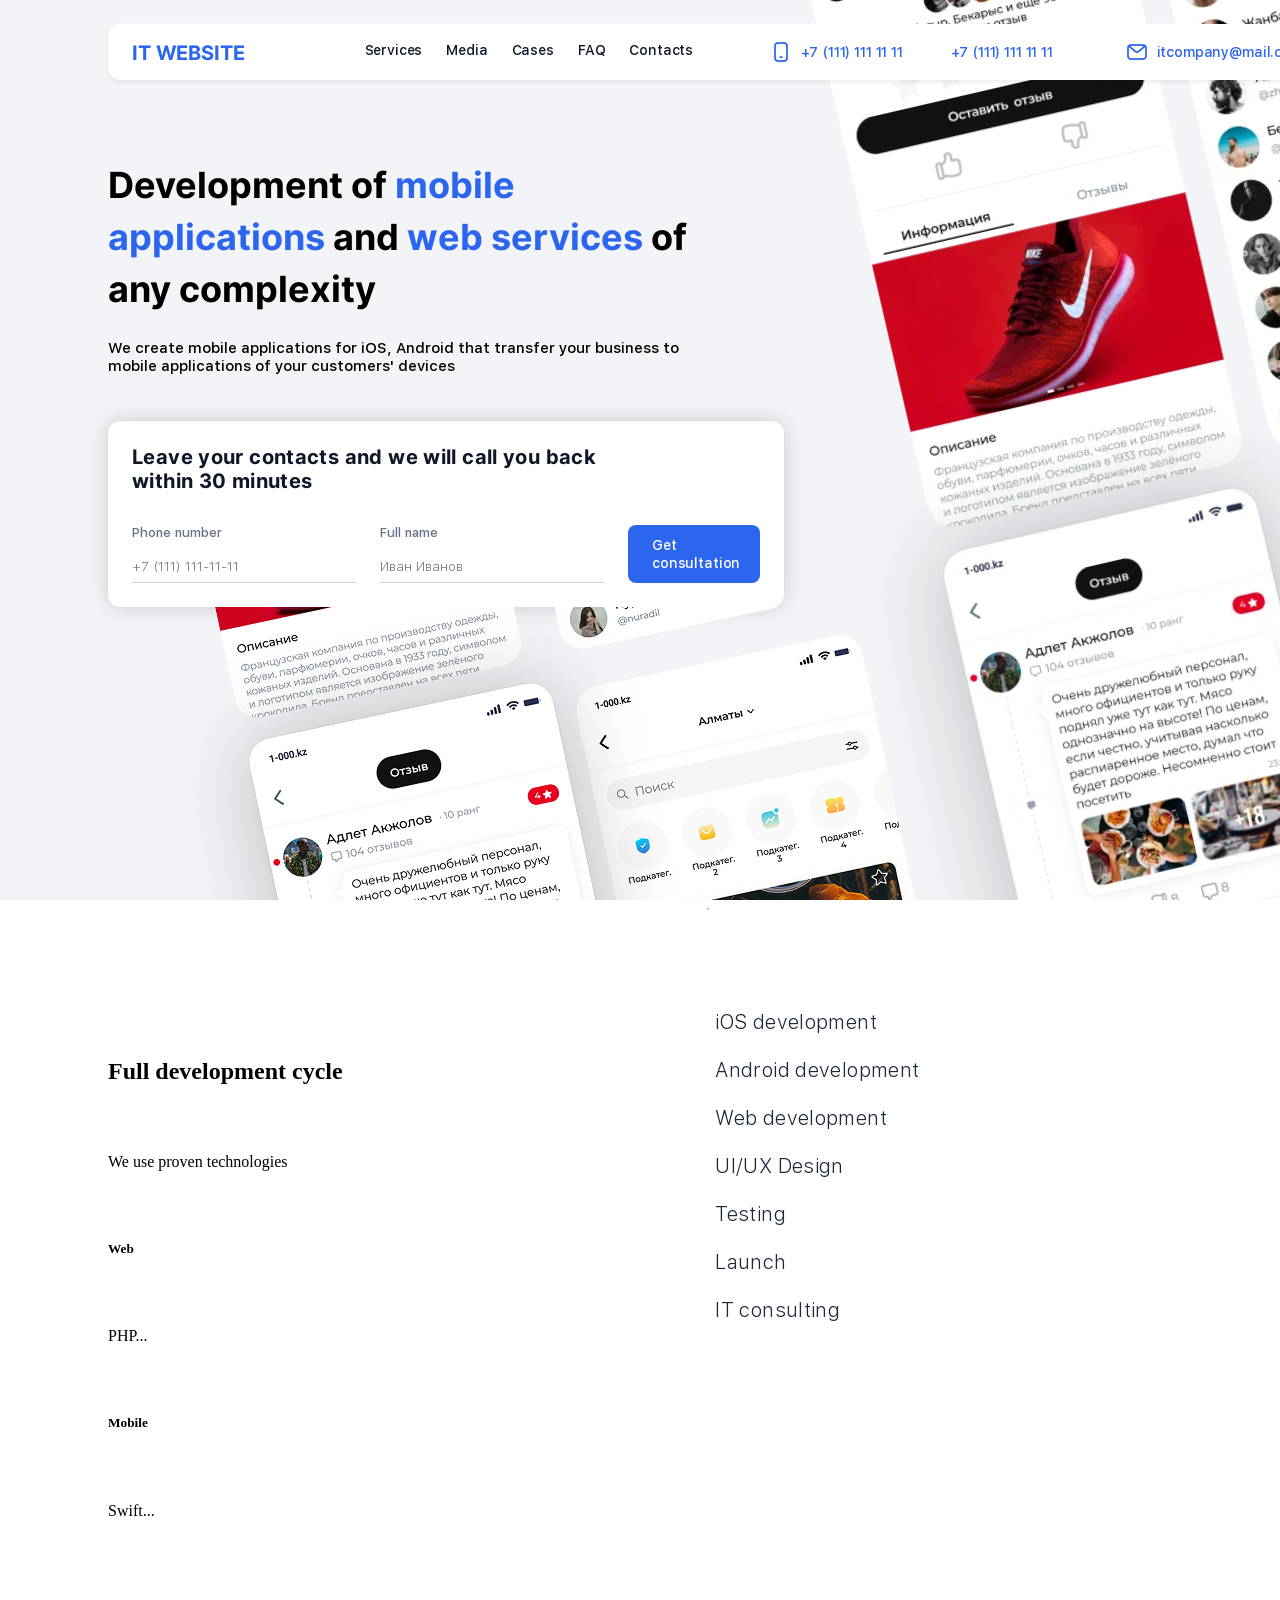
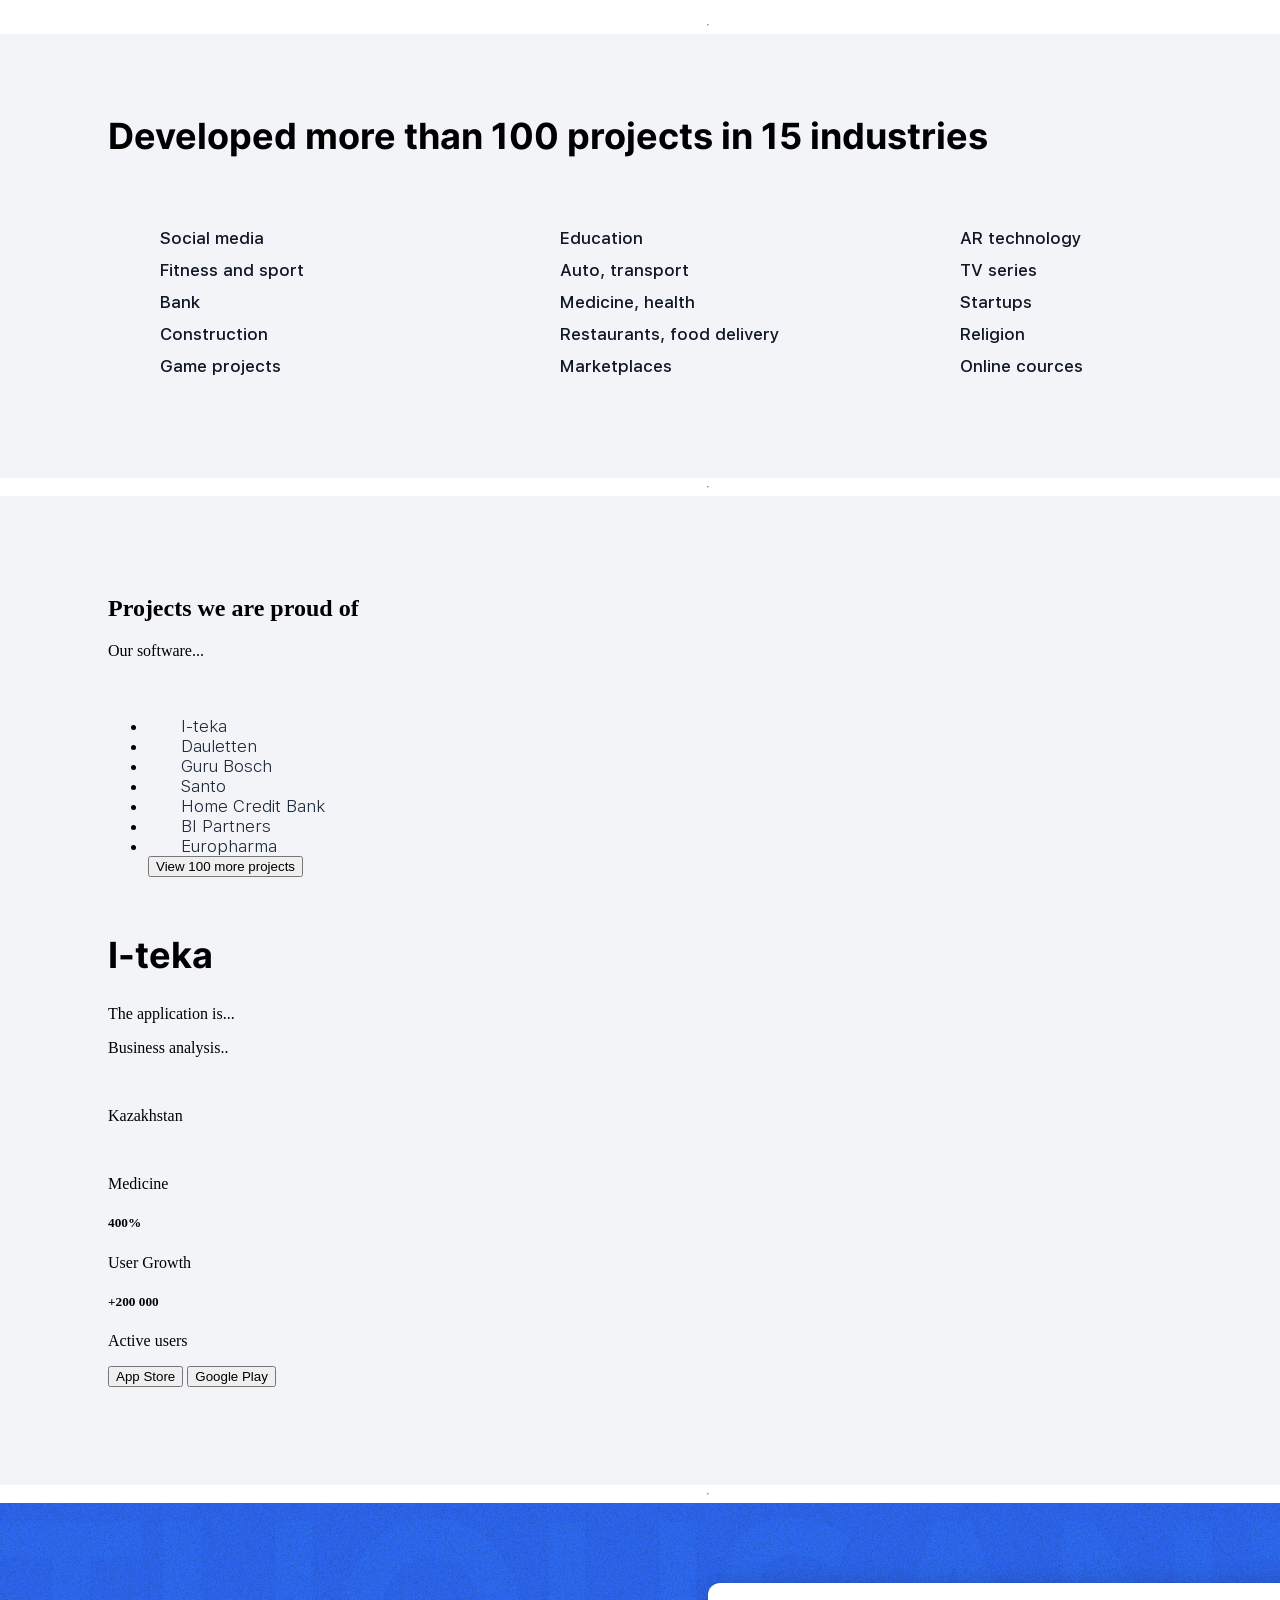
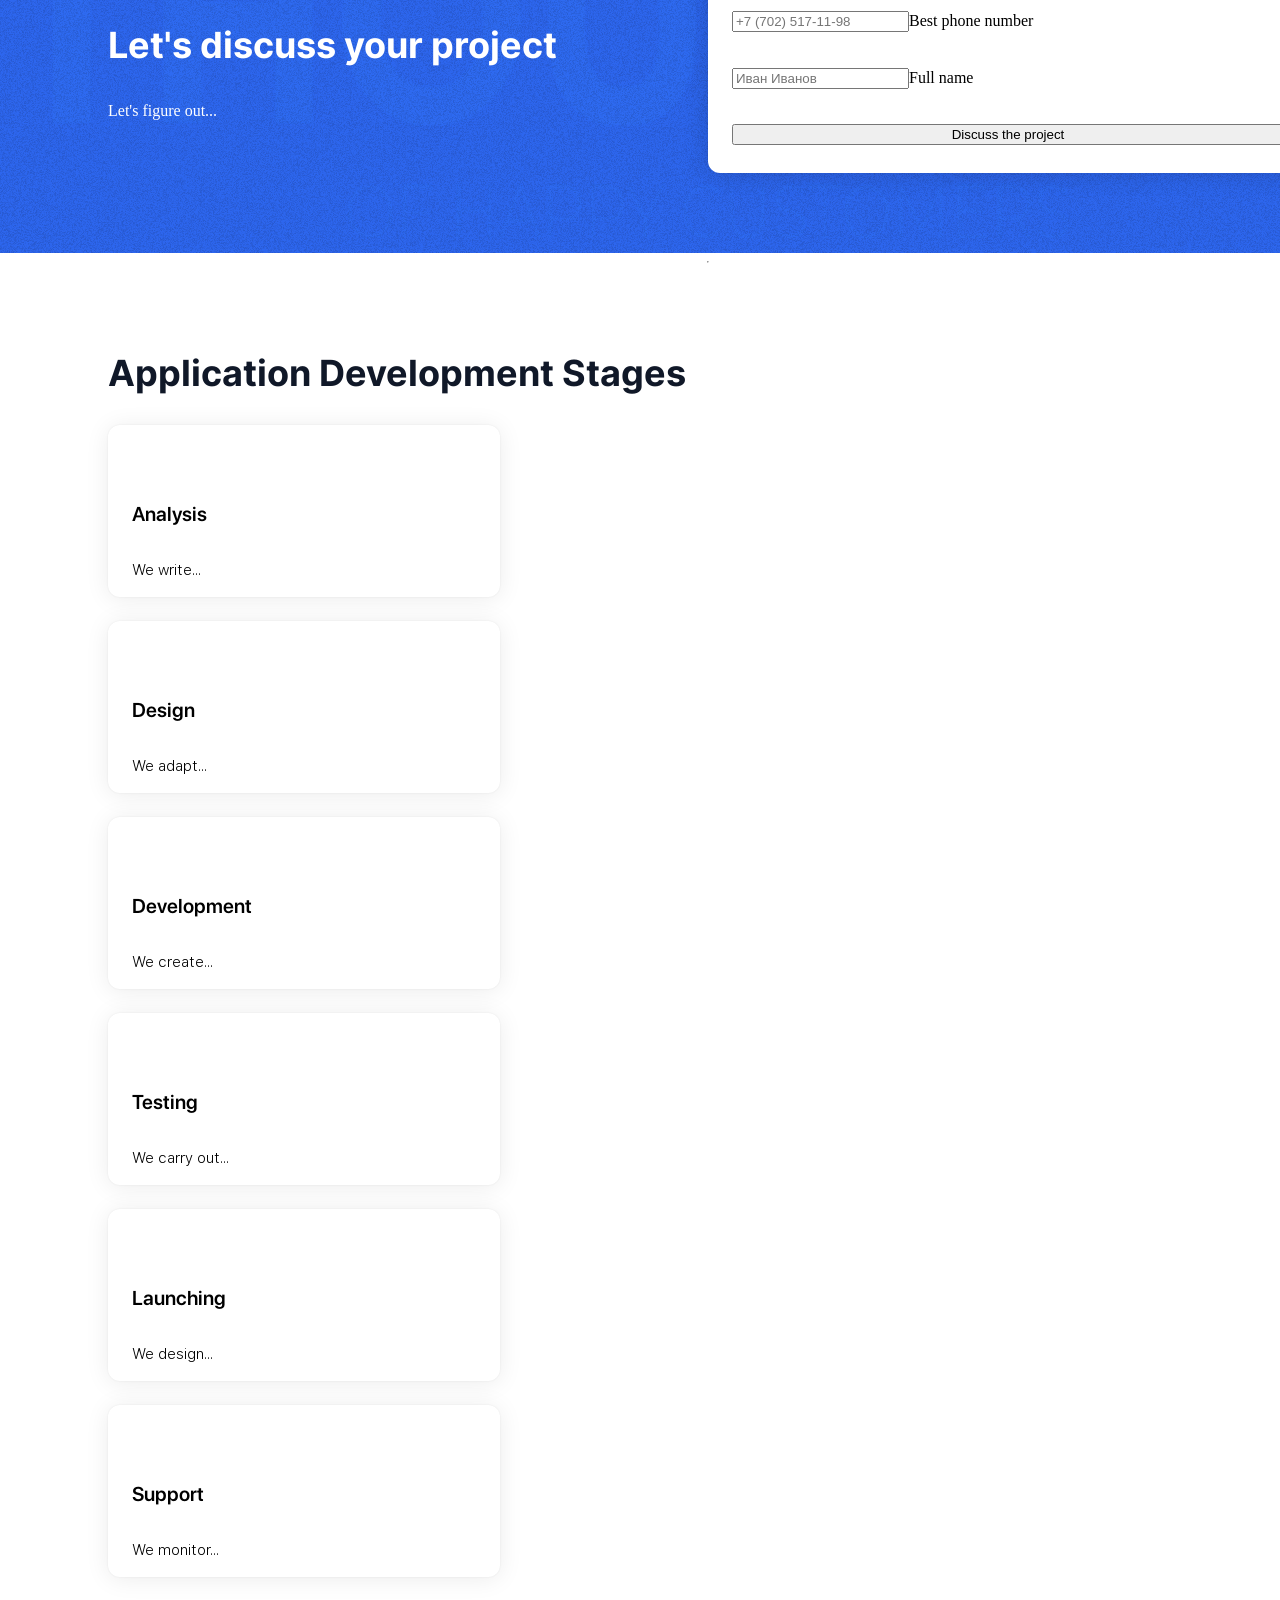
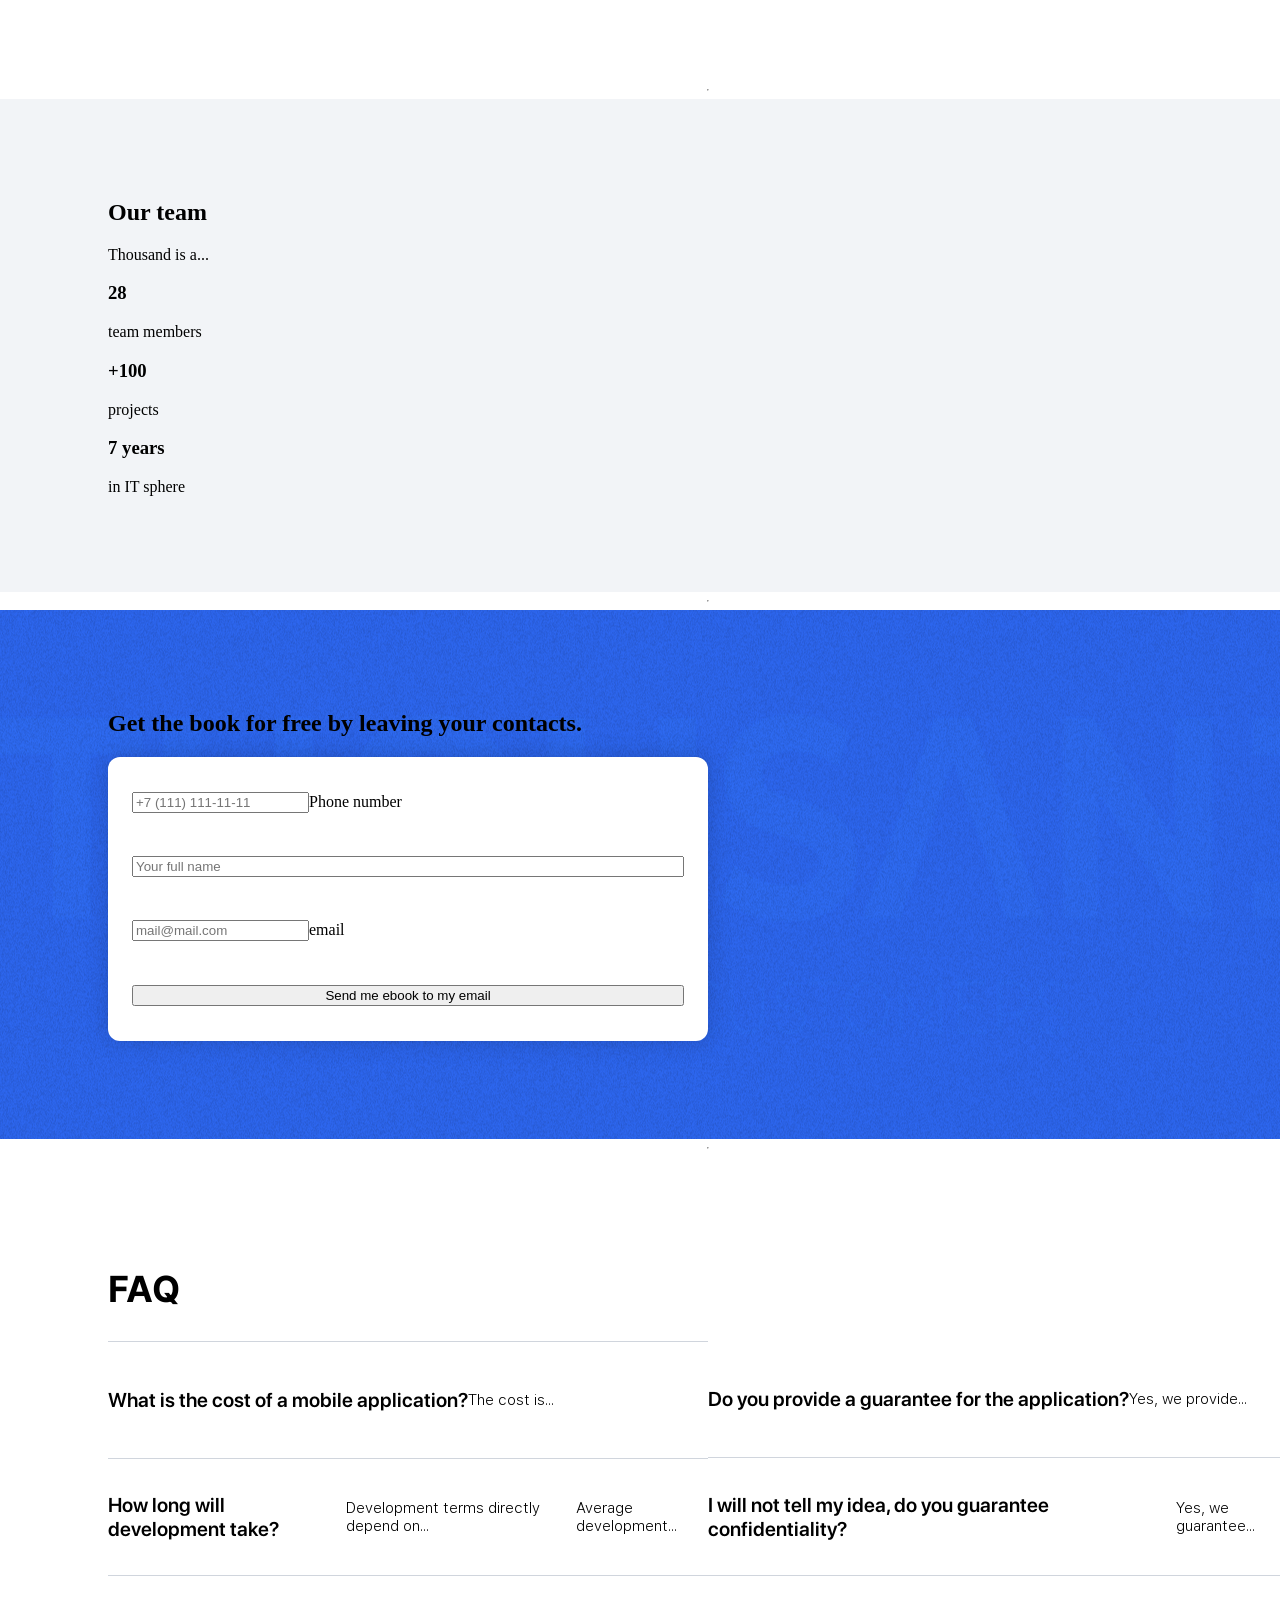
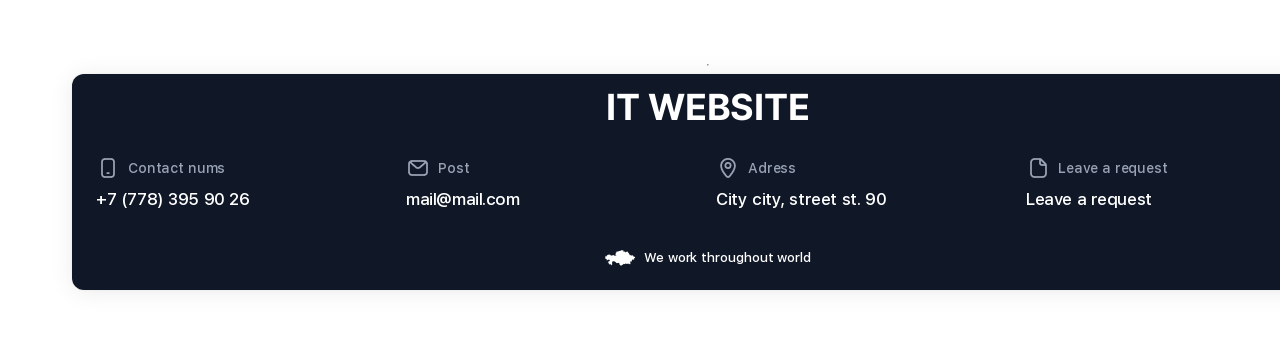
==== commit daf6979d: "lesson4" ====
--- a/src/index.html
+++ b/src/index.html
@@ -40,7 +40,6 @@
         </div>
         <div class="hero-form">
             <h5 class="hero-form-header-desktop">Leave your contacts and we will call you back<br>within 30 minutes</h5>
-            <h5 class="hero-form-header-tablet">Leave your contacts and we will call<br>you back within 30 minutes</h5>
             <form>
                 <div class="form-group">
                     <label for="phone">Phone number</label>
@@ -67,286 +66,188 @@
                 </div>
             </div>
         </div>
-        <img src="assets/img/Group 1 (1).png" class="group-extended">
-        <img src="assets/img/Group 1 (2).png" class="group-more-extended">
-    </section>
+        <img src="assets/img/Group 1.png">
+    </section>
+    <hr>
     <section class="development-cycle">
-        <div class="cycle-header">
+        <div class="cycle-left">
             <h2>Full development cycle</h2>
             <p>We use proven technologies</p>
-        </div>
-        <div class="cycle-left">
-            <div class="cycle-left-web">
-                <h5>Web</h5>
-                <p>PHP <span class="blue-slash">/</span> Javascript <span class="blue-slash">/</span> Node.JS <span class="blue-slash">/</span> Web Socket <span class="blue-slash">/</span> Socket.io <span class="blue-slash">/</span> Vue.js<span class="blue-slash">/</span><br> Nuxt <span class="blue-slash">/</span> MySQL <span class="blue-slash">/</span> Laravel <span class="blue-slash">/</span> GO lang <span class="blue-slash">/</span> django <span class="blue-slash">/</span> Python</p>
-            </div>
-            <div class="cycle-left-mobile">
-                <h5>Mobile</h5>
-                <p>Swift <span class="blue-slash">/</span> Kotlin <span class="blue-slash">/</span> Alamofire <span class="blue-slash">/</span> Firebase <span class="blue-slash">/</span> CoreData <span class="blue-slash">/</span> Room <span class="blue-slash">/</span> Realm <span class="blue-slash">/</span><br> Coroutine <span class="blue-slash">/</span> RxJava <span class="blue-slash">/</span> RxSwift <span class="blue-slash">/</span> Unit Test <span class="blue-slash">/</span> Navigation</p>
-            </div>
-        </div>
-        <div class="cycle-left-br">
-            <div class="cycle-left-web">
-                <h5>Web</h5>
-                <p>PHP <span class="blue-slash">/</span> Javascript <span class="blue-slash">/</span> Node.JS <span class="blue-slash">/</span> Web Socket <span class="blue-slash">/</span><br> Socket.io <span class="blue-slash">/</span> Vue.js<span class="blue-slash">/</span> Nuxt <span class="blue-slash">/</span> MySQL <span class="blue-slash">/</span> Laravel <span class="blue-slash">/</span><br> GO lang <span class="blue-slash">/</span> django <span class="blue-slash">/</span> Python</p>
-            </div>
-            <div class="cycle-left-mobile">
-                <h5>Mobile</h5>
-                <p>Swift <span class="blue-slash">/</span> Kotlin <span class="blue-slash">/</span> Alamofire <span class="blue-slash">/</span> Firebase <span class="blue-slash">/</span><br> CoreData <span class="blue-slash">/</span> Room <span class="blue-slash">/</span> Realm <span class="blue-slash">/</span> Coroutine <span class="blue-slash">/</span><br> RxJava <span class="blue-slash">/</span> RxSwift <span class="blue-slash">/</span> Unit Test <span class="blue-slash">/</span> Navigation</p>
-            </div>
+            <h5>Web</h5>
+            <p>PHP...</p>
+            <h5>Mobile</h5>
+            <p>Swift...</p>
         </div>
         <aside class="cycle-right">
             <ul>
-                <li><a href="#">iOS development <span class="blue-arrow">></span></a></li>
-                <li><a href="#">Android development <span class="blue-arrow">></span></a></li>
-                <li><a href="#">Web development <span class="blue-arrow">></span></a></li>
-                <li><a href="#">UI/UX design <span class="blue-arrow">></span></a></li>
-                <li><a href="#">Testing <span class="blue-arrow">></span></a></li>
-                <li><a href="#">Launch <span class="blue-arrow">></span></a></li>
-                <li><a href="#">IT consulting <span class="blue-arrow">></span></a></li>
+                <li><a href="#">iOS development</a></li>
+                <li><a href="#">Android development</a></li>
+                <li><a href="#">Web development</a></li>
+                <li><a href="#">UI/UX Design</a></li>
+                <li><a href="#">Testing</a></li>
+                <li><a href="#">Launch</a></li>
+                <li><a href="#">IT consulting</a></li>
             </ul>
         </aside>
     </section>
+    <hr>
     <section class="projects-industries">
-        <h2>Developed more than <span>100</span><br>projects in <span>15</span> industries</h2>
+        <h2 >Developed more than 100 projects in 15 industries</h2>
         <div class="industry-container">
-            <div class="industry-element"><img src="assets/img/Frame 2.png" alt="">Social media</div>
-            <div class="industry-element"><img src="assets/img/Frame 2 (1).png" alt="">Fitness and sport</div>
-            <div class="industry-element"><img src="assets/img/Frame 2 (2).png" alt="">Bank</div>
-            <div class="industry-element"><img src="assets/img/Frame 2 (3).png" alt="">Construction</div>
-            <div class="industry-element"><img src="assets/img/Frame 2 (4).png" alt="">Game projects</div>
-            <div class="industry-element"><img src="assets/img/Frame 2 (5).png" alt="">Education</div>
-            <div class="industry-element"><img src="assets/img/Frame 2 (6).png" alt="">Auto, transport</div>
-            <div class="industry-element"><img src="assets/img/Frame 2 (7).png" alt="">Medicine, health</div>
-            <div class="industry-element"><img src="assets/img/Frame 2 (8).png" alt="">Restaurants, food delivery</div>
-            <div class="industry-element"><img src="assets/img/Frame 2 (9).png" alt="">Marketplaces</div>
-            <div class="industry-element"><img src="assets/img/Frame 2 (10).png" alt="">AR technology</div>
-            <div class="industry-element"><img src="assets/img/Frame 2 (11).png" alt="">TV series</div>
-            <div class="industry-element"><img src="assets/img/Frame 2 (12).png" alt="">Startups</div>
-            <div class="industry-element"><img src="assets/img/Frame 2 (13).png" alt="">Religion</div>
-            <div class="industry-element"><img src="assets/img/Frame 2 (14).png" alt="">Online courses</div>
-        </div>
-    </section>
+            <ul>
+                <li class="industry-element"><img src="">Social media</li>
+                <li class="industry-element"><img src="">Fitness and sport</li>
+                <li class="industry-element"><img src="">Bank</li>
+                <li class="industry-element"><img src="">Construction</li>
+                <li class="industry-element"><img src="">Game projects</li>
+            </ul>
+            <ul>
+                <li class="industry-element"><img src="">Education</li>
+                <li class="industry-element"><img src="">Auto, transport</li>
+                <li class="industry-element"><img src="">Medicine, health</li>
+                <li class="industry-element"><img src="">Restaurants, food delivery</li>
+                <li class="industry-element"><img src="">Marketplaces</li>
+            </ul>
+            <ul>
+                <li class="industry-element"><img src="">AR technology</li>
+                <li class="industry-element"><img src="">TV series</li>
+                <li class="industry-element"><img src="">Startups</li>
+                <li class="industry-element"><img src="">Religion</li>
+                <li class="industry-element"><img src="">Online cources</li>
+            </ul>
+        </div>
+    </section>
+    <hr>
     <section class="projects-proud">
-        <div class="projects-header">
-            <h2>Projects we are proud of</h2>
-            <p class="header-description-desktop">Our software development company is truly proud of the wonderful clients we have<br>worked with. We enjoy a long-term partnership</p>
-            <p class="header-description-mobile">Our software development company is truly proud<br>of the wonderful clients we have worked with. We<br>enjoy a long-term partnership</p>
-        </div>
-        <div class="projects-grid">
-            <div class="projects-list-container">
-                <div class="projects-list">
-                    <div class="project-title"><a href="#">I-teka</a></div>
-                    <div class="project-title"><a href="#">Dauletten</a></div>
-                    <div class="project-title"><a href="#">Guru Bosch</a></div>
-                    <div class="project-title"><a href="#">Santo</a></div>
-                    <div class="project-title"><a href="#">Home Credit Bank</a></div>
-                    <div class="project-title"><a href="#">BI Partners</a></div>
-                    <div class="project-title"><a href="#">Europharma</a></div>
-                </div>
-            </div>
-            <button class="view-more-btn">View 100 more projects</button>
-            <article class="project-card">
-                <h2>I-teka</h2>
-                <p class="description-desktop">The application is designed to search for drugs by availability in pharmacies in cities.<br>During quarantine, the application helped many people,<br>which gives more value.</p>
-                <p class="description-tablet">The application is designed to search for drugs by availability in<br>pharmacies in cities. During quarantine, the application helped many<br>people, which gives more value.</p>
-                <p class="description-mobile">The application is designed to search for drugs by availability<br>in pharmacies in cities. During quarantine, the application<br>helped many people, which gives more value.</p>
-                <p class="categories">Business analysis <span>/</span> iOS <span>/</span> Android <span>/</span> QA <span>/</span> UI/UX Design</p>
-                <div class="info">
-                    <div class="info-card">
-                        <img src="assets/img/place_outline_24.png">
-                        <p>Kazakhstan</p>
-                    </div>
-                    <div class="info-card">
-                        <img src="assets/img/work_outline_24.png">
-                        <p>Medicine</p>
-                    </div>
-                </div>
-                <div class="users">
-                    <div class="users-count">
-                        <h5>400%</h5>
-                        <p>User Growth</p>
-                    </div>
-                    <div class="users-count">
-                        <h5>+200 000</h5>
-                        <p>Active users</p>
-                    </div>
-                </div>
-                <div class="download">
-                    <img src="assets/img/ios.png" class="download-image">
-                    <img src="assets/img/android.png" class="download-image">
-                </div>
-            </article>
-            <img src="assets/img/i-teka.png" class="project-image">
-        </div>
-    </section>
+        <h2>Projects we are proud of</h2>
+        <p>Our software...</p>
+        <div class="projects-list">
+            <ul>
+                <li class="project-title"><a href="#">I-teka</a></li>
+                <li class="project-title"><a href="#">Dauletten</a></li>
+                <li class="project-title"><a href="#">Guru Bosch</a></li>
+                <li class="project-title"><a href="#">Santo</a></li>
+                <li class="project-title"><a href="#">Home Credit Bank</a></li>
+                <li class="project-title"><a href="#">BI Partners</a></li>
+                <li class="project-title"><a href="#">Europharma</a></li>
+                <button>View 100 more projects</button>
+            </ul>
+        </div>
+        <article class="project-card">
+            <h2>I-teka</h2>
+            <p>The application is...</p>
+            <p>Business analysis..</p>
+            <img src=""><p>Kazakhstan</p>
+            <img src=""><p>Medicine</p>
+            <h5>400%</h5>
+            <p>User Growth</p>
+            <h5>+200 000</h5>
+            <p>Active users</p>
+            <button>App Store</button>
+            <button>Google Play</button>
+        </article>
+        <img src="">
+    </section>
+    <hr>
     <section class="discuss-project">
         <div class="discuss-left">
-            <h2>Let's discuss<br>Your project</h2>
-            <p class="discuss-left-description-desktop">Let's figure out how to create an effective application,<br>its cost and terms of its development</p>
-            <p class="discuss-left-description-tablet">Let's figure out how to create an effective<br>application, its cost and terms of its development</p>
+            <h2>Let's discuss your project</h2>
+            <p>Let's figure out...</p>
         </div>
         <form class="discuss-form">
-            <div class="discuss-form-group">
-                <div class="form-group">
-                    <label for="phone">Best phone number</label>
-                    <input type="tel" id="phone" placeholder="+7 (702) 517-11-98">
-                </div>
-                <div class="form-group">
-                    <label for="name">Full name</label>
-                    <input type="text" id="name" placeholder="Иван Иванов">
-                </div>
-            </div>
-            <button type="submit" class="discuss-form-button">Discuss the project</button>
+            <label><input type="tel" placeholder="+7 (702) 517-11-98">Best phone number</label>
+            <label><input type="text" placeholder="Иван Иванов">Full name</label>
+            <button type="submit">Discuss the project</button>
         </form>
     </section>
+    <hr>
     <section class="development-stages">
         <h2>Application Development Stages</h2>
-        <div class="development-stages-block">
+        <article class="stage-card">
+            <img src="">
+            <h5>Analysis</h5>
+            <p>We write...</p>
+        </article>
+        <article class="stage-card">
+            <img src="">
+            <h5>Design</h5>
+            <p>We adapt...</p>
+        </article>
+        <article class="stage-card">
+            <img src="">
+            <h5>Development</h5>
+            <p>We create...</p>
+        </article>
+        <article class="stage-card">
+            <img src="">
+            <h5>Testing</h5>
+            <p>We carry out...</p>
+        </article>
+        <article class="stage-card">
+            <img src="">
+            <h5>Launching</h5>                
+            <p>We design...</p>
+        </article>
+        <article class="stage-card">
+            <img src="">
+            <h5>Support</h5>
+            <p>We monitor...</p>
+        </article>
+    </section>
+    <hr>
+    <section class="our-team">
+        <div class="team-stats">
+            <h2>Our team</h2>
+            <p>Thousand is a...</p>
             <div>
-                <article class="stage-card-analysis">
-                    <div class="stage-card-group">
-                        <img src="assets/img/plan.png">
-                        <h5>Analysis</h5>
-                    </div>
-                    <p>We write technical specifications for development, taking into account the business processes and technologies of the customer and the needs of users.</p>
-                    <img src="assets/img/1.png" class="stage-card-img">
-                </article>
-                <article class="stage-card">
-                    <div class="stage-card-group">
-                        <img src="assets/img/design.png">
-                        <h5>Design</h5>
-                    </div>
-                    <p>We adapt the customer's corporate identity to the platform guidelines. We draw convenient and understandable interfaces.</p>
-                    <img src="assets/img/2.png" class="stage-card-img">
-                </article>
-                <article class="stage-card">
-                    <div class="stage-card-group">
-                        <img src="assets/img/computer coding.png">
-                        <h5>Development</h5>
-                    </div>
-                    <p>We create an extensible architecture, write clean and stable code. We integrate with customer technologies.</p>
-                    <img src="assets/img/3.png" class="stage-card-img">
-                </article>
+                <h3>28</h3>
+                <p>team members</p>
             </div>
             <div>
-                <article class="stage-card">
-                    <div class="stage-card-group">
-                        <img src="assets/img/copyright.png">
-                        <h5>Testing</h5>
-                    </div>
-                    <p>We carry out functional testing and do bug fixes. We adapt the application to different phone resolutions</p>
-                    <img src="assets/img/4.png" class="stage-card-img">
-                </article>
-                <article class="stage-card">
-                    <div class="stage-card-group">
-                        <img src="assets/img/hosting.png">
-                        <h5>Launching</h5>
-                    </div>               
-                    <p>We design the application page and publish it in the App Store and Google Play stores.</p>
-                    <img src="assets/img/5.png" class="stage-card-img">
-                </article>
-                <article class="stage-card">
-                    <div class="stage-card-group">
-                        <img src="assets/img/mobile setting.png">
-                        <h5>Support</h5>
-                    </div>
-                    <p>We monitor the stability of the application, update it for new devices and versions of iOS and Android.</p>
-                    <img src="assets/img/6.png" class="stage-card-img">
-                </article>
-            </div>
-        </div>
-    </section>
-    <section class="our-team">
-        <div class="team-content">
-            <h2>Our team</h2>
-            <p class="team-content-thousand">Thousand is a full-cycle digital production company with its own product analytics, design, web and mobile development.</p>
-            <img src="assets/img/Group 625868 (1).png" class="our-team-img-tablet">
-            <div class="team-stats-numbers">
-                <div class="team-stats-group">
-                    <h3>28</h3>
-                    <p>team members</p>
-                </div>
-                <div class="team-stats-group">
-                    <h3>+100</h3>
-                    <p>projects</p>
-                </div>
-                <div class="team-stats-group">
-                    <h3>7 years</h3>
-                    <p>in IT sphere</p>
-                </div>
-            </div>
-            <p class="team-content-specialists">All the necessary specialists - from a designer to a tester - are on our staff. We hire the best specialists in the market. It's expensive but worth it</p>
-        </div>
-        <img src="assets/img/Group 625868.png" class="our-team-img-desktop">
-    </section>
+                <h3>+100</h3>
+                <p>projects</p>
+            </div>
+            <div>
+                <h3>7 years</h3>
+                <p>in IT sphere</p>
+            </div>
+        </div>
+    </section>
+    <hr>
     <section class="get-book">
-        <div class="get-book-form-image">
-            <div>
-                <h2>Get the book for free by leaving your contacts</h2>
-                <div class="get-book-form">
-                    <form class="book-form">
-                        <div class="book-form-group">
-                            <div class="form-group">
-                                <label for="telephone">Phone number</label>
-                                <input type="tel" id="telephone" placeholder="+7 (111) 111-11-11" class="small-input">
-                            </div>
-                            <div class="form-group">
-                                <input type="text" id="name" placeholder="Your full name" class="small-input">
-                            </div>
-                        </div>
-                        <div class="form-group">
-                            <label for="mail">email</label>
-                            <input type="email" id="mail" placeholder="mail@mail.com" class="big-input">
-                        </div>
-                        <button type="submit" class="book-form-button">Send me ebook to my mail</button>
-                    </form>
-                    <img src="assets/img/книга-2 (1).png" class="book-image-tablet">
-                </div>
-            </div>
-            <img src="assets/img/Group 625870.png" class="book-image-desktop">
-        </div>
-    </section>
+        <h2>Get the book for free by leaving your contacts.</h2>
+            <form class="book-form">
+                <label><input type="tel" placeholder="+7 (111) 111-11-11">Phone number</label>
+                <input type="text" placeholder="Your full name">
+                <label><input type="email" placeholder="mail@mail.com">email</label>
+                <button type="submit">Send me ebook to my email</button>
+            </form>
+        <img src="">
+    </section>
+    <hr>
     <section class="faq">
         <h2>FAQ</h2>
         <div class="faq-container">
-            <div class="faq-cost-guarantee">
-                <article class="faq-item">
-                    <h3>What is the cost of a mobile application?</h3>
-                    <img src="assets/img/Frame 625869.png" class="faq-item-img">
-                </article>
-                <article class="faq-item">
-                    <h3>Do you provide a guarantee for the mobile application?</h3>
-                    <img src="assets/img/Frame 625869.png" class="faq-item-img">
-                </article>
-            </div>
-            <div class="faq-development">
-                <article class="faq-item-open">
-                    <div>
-                        <h3>How long will development take?</h3>
-                        <p>Development terms directly depend on the requirements for the mobile application, the characteristics of the company, as well as the wishes of the customer.</p>
-                        <p>Average development time from start to finished application:<br>
-                        Medium projects up to <span class="faq-item-open-months">3 months.</span><br>
-                        Large projects about <span class="faq-item-open-months">4-6 months.</span><br>
-                        To get a more accurate estimate of the project completion time, it is necessary to determine the main task of the application, think over its logic and functionality.</p>
-                    </div>
-                    <img src="assets/img/Frame 625869 (1).png" class="faq-item-open-img">
-                </article>
-            </div>
-            <div class="faq-idea">
-                <article class="faq-item">
-                    <h3>I will not tell my idea, do you guarantee confidentiality?</h3>
-                    <img src="assets/img/Frame 625869.png" class="faq-item-img">
-                </article>
-            </div>
-            <div class="faq-idea-dublicate">
-                <article class="faq-item">
-                    <h3>I will not tell my idea, do you guarantee confidentiality?</h3>
-                    <img src="assets/img/Frame 625869.png" class="faq-item-img">
-                </article>
-            </div>
-        </div>
-    </section>
+            <article class="faq-item">
+                <h3>What is the cost of a mobile application?</h3>
+                <p>The cost is...</p>
+            </article>
+            <article class="faq-item">
+                <h3>Do you provide a guarantee for the application?</h3>
+                <p>Yes, we provide...</p>
+            </article>
+            <article class="faq-item">
+                <h3>How long will development take?</h3>
+                <p>Development terms directly depend on...</p>
+                <p>Average development...</p>
+            </article>
+            <article class="faq-item">
+                <h3>I will not tell my idea, do you guarantee confidentiality?</h3>
+                <p>Yes, we guarantee...</p>
+            </article>
+        </div>
+    </section>
+    <hr>
     <footer class="site-footer">
         <h2>IT WEBSITE</h2>
         <div class="footer-container">
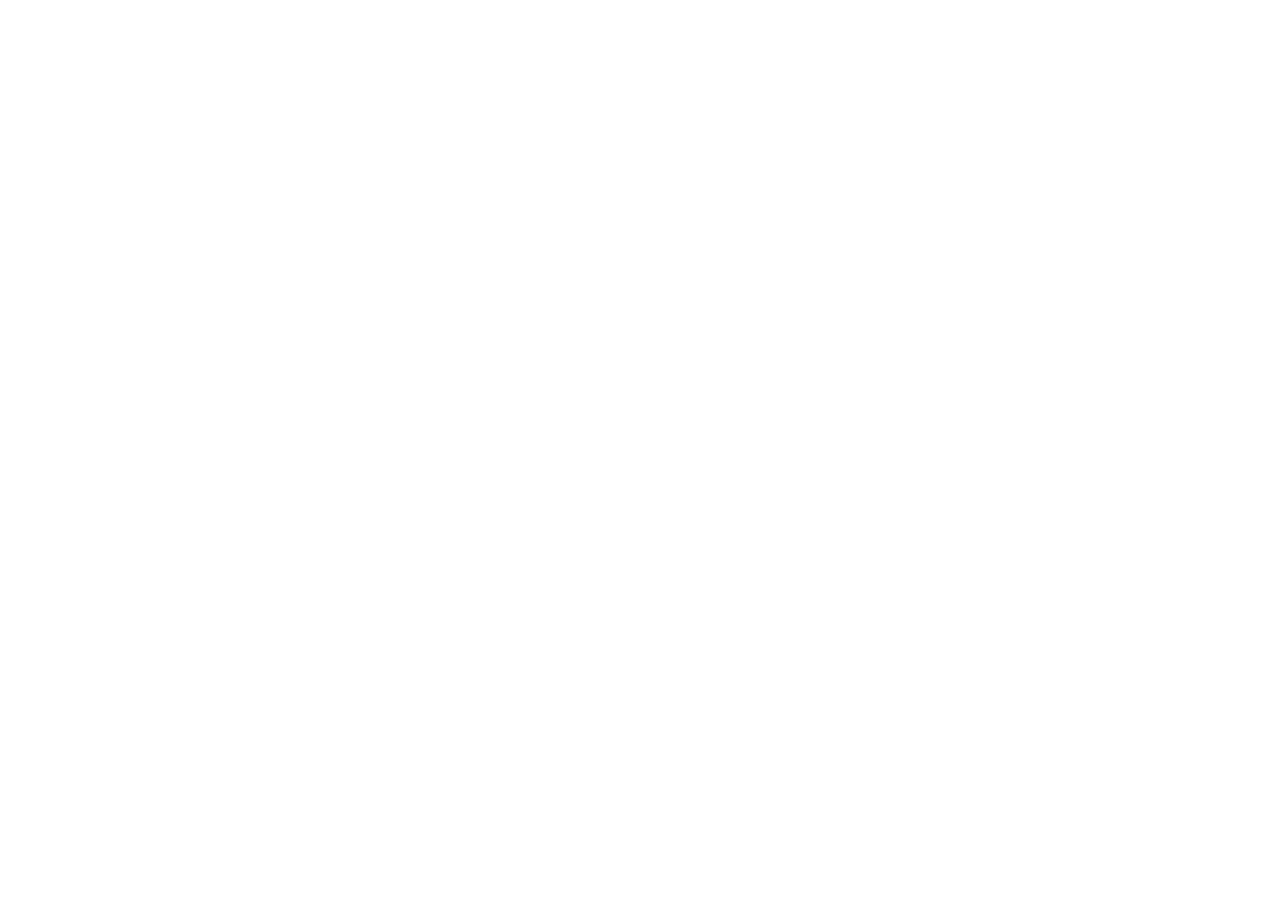
==== commit 5c6b1075: "lesson8" ====
--- a/src/index.html
+++ b/src/index.html
@@ -6,281 +6,9 @@
           content="width=device-width, user-scalable=no, initial-scale=1.0, maximum-scale=1.0, minimum-scale=1.0">
     <meta http-equiv="X-UA-Compatible" content="ie=edge">
     <title>Document</title>
-    <link rel="stylesheet" href="assets/style/index.css">
+    <link rel="stylesheet" href="/src/assets/styles/style.css">
 </head>
 <body>
-    <header class="site-header">
-        <img src="assets/img/Group 625890.png" class="site-header-group">
-        <h3>IT WEBSITE</h3>
-        <nav class="navigation">
-            <ul class="navigation-list">
-                <li><a href="#">Services</a></li>
-                <li><a href="#">Media</a></li>
-                <li><a href="#">Cases</a></li>
-                <li><a href="#">FAQ</a></li>
-                <li><a href="#">Contacts</a></li>
-            </ul>
-        </nav>
-        <div class="header-contacts">
-            <div class="header-contacts-phone">
-                <img src="assets/img/smartphone_outline_24.png">
-                <p>+7 (111) 111 11 11</p>
-                <p>+7 (111) 111 11 11</p>
-            </div>
-            <div class="header-contacts-mail">
-                <img src="assets/img/mail_outline_24.png">
-                <p>itcompany@mail.com</p>
-            </div>
-        </div>
-    </header>
-    <section class="hero">
-        <div class="hero-text">
-            <h2>Development of <span>mobile applications</span> and <span>web services</span> of any complexity</h2>
-            <p>We create mobile applications for iOS, Android that transfer your business to mobile applications of your customers' devices</p>
-        </div>
-        <div class="hero-form">
-            <h5 class="hero-form-header-desktop">Leave your contacts and we will call you back<br>within 30 minutes</h5>
-            <form>
-                <div class="form-group">
-                    <label for="phone">Phone number</label>
-                    <input type="tel" id="phone" placeholder="+7 (111) 111-11-11">
-                </div>
-                <div class="form-group">
-                    <label for="name">Full name</label>
-                    <input type="text" id="name" placeholder="Иван Иванов">
-                </div>
-                <button type="submit" class="hero-form-button">Get consultation</button>
-            </form>
-        </div>
-        <div class="animated-images">
-            <div class="scroll-up">
-                <div class="scrolling-content">
-                    <img src="assets/img/column-left.webp">
-                    <img src="assets/img/column-left.webp">
-                </div>
-            </div>
-            <div class="scroll-down">
-                <div class="scrolling-content">
-                    <img src="assets/img/column-right.webp">
-                    <img src="assets/img/column-right.webp">
-                </div>
-            </div>
-        </div>
-        <img src="assets/img/Group 1.png">
-    </section>
-    <hr>
-    <section class="development-cycle">
-        <div class="cycle-left">
-            <h2>Full development cycle</h2>
-            <p>We use proven technologies</p>
-            <h5>Web</h5>
-            <p>PHP...</p>
-            <h5>Mobile</h5>
-            <p>Swift...</p>
-        </div>
-        <aside class="cycle-right">
-            <ul>
-                <li><a href="#">iOS development</a></li>
-                <li><a href="#">Android development</a></li>
-                <li><a href="#">Web development</a></li>
-                <li><a href="#">UI/UX Design</a></li>
-                <li><a href="#">Testing</a></li>
-                <li><a href="#">Launch</a></li>
-                <li><a href="#">IT consulting</a></li>
-            </ul>
-        </aside>
-    </section>
-    <hr>
-    <section class="projects-industries">
-        <h2 >Developed more than 100 projects in 15 industries</h2>
-        <div class="industry-container">
-            <ul>
-                <li class="industry-element"><img src="">Social media</li>
-                <li class="industry-element"><img src="">Fitness and sport</li>
-                <li class="industry-element"><img src="">Bank</li>
-                <li class="industry-element"><img src="">Construction</li>
-                <li class="industry-element"><img src="">Game projects</li>
-            </ul>
-            <ul>
-                <li class="industry-element"><img src="">Education</li>
-                <li class="industry-element"><img src="">Auto, transport</li>
-                <li class="industry-element"><img src="">Medicine, health</li>
-                <li class="industry-element"><img src="">Restaurants, food delivery</li>
-                <li class="industry-element"><img src="">Marketplaces</li>
-            </ul>
-            <ul>
-                <li class="industry-element"><img src="">AR technology</li>
-                <li class="industry-element"><img src="">TV series</li>
-                <li class="industry-element"><img src="">Startups</li>
-                <li class="industry-element"><img src="">Religion</li>
-                <li class="industry-element"><img src="">Online cources</li>
-            </ul>
-        </div>
-    </section>
-    <hr>
-    <section class="projects-proud">
-        <h2>Projects we are proud of</h2>
-        <p>Our software...</p>
-        <div class="projects-list">
-            <ul>
-                <li class="project-title"><a href="#">I-teka</a></li>
-                <li class="project-title"><a href="#">Dauletten</a></li>
-                <li class="project-title"><a href="#">Guru Bosch</a></li>
-                <li class="project-title"><a href="#">Santo</a></li>
-                <li class="project-title"><a href="#">Home Credit Bank</a></li>
-                <li class="project-title"><a href="#">BI Partners</a></li>
-                <li class="project-title"><a href="#">Europharma</a></li>
-                <button>View 100 more projects</button>
-            </ul>
-        </div>
-        <article class="project-card">
-            <h2>I-teka</h2>
-            <p>The application is...</p>
-            <p>Business analysis..</p>
-            <img src=""><p>Kazakhstan</p>
-            <img src=""><p>Medicine</p>
-            <h5>400%</h5>
-            <p>User Growth</p>
-            <h5>+200 000</h5>
-            <p>Active users</p>
-            <button>App Store</button>
-            <button>Google Play</button>
-        </article>
-        <img src="">
-    </section>
-    <hr>
-    <section class="discuss-project">
-        <div class="discuss-left">
-            <h2>Let's discuss your project</h2>
-            <p>Let's figure out...</p>
-        </div>
-        <form class="discuss-form">
-            <label><input type="tel" placeholder="+7 (702) 517-11-98">Best phone number</label>
-            <label><input type="text" placeholder="Иван Иванов">Full name</label>
-            <button type="submit">Discuss the project</button>
-        </form>
-    </section>
-    <hr>
-    <section class="development-stages">
-        <h2>Application Development Stages</h2>
-        <article class="stage-card">
-            <img src="">
-            <h5>Analysis</h5>
-            <p>We write...</p>
-        </article>
-        <article class="stage-card">
-            <img src="">
-            <h5>Design</h5>
-            <p>We adapt...</p>
-        </article>
-        <article class="stage-card">
-            <img src="">
-            <h5>Development</h5>
-            <p>We create...</p>
-        </article>
-        <article class="stage-card">
-            <img src="">
-            <h5>Testing</h5>
-            <p>We carry out...</p>
-        </article>
-        <article class="stage-card">
-            <img src="">
-            <h5>Launching</h5>                
-            <p>We design...</p>
-        </article>
-        <article class="stage-card">
-            <img src="">
-            <h5>Support</h5>
-            <p>We monitor...</p>
-        </article>
-    </section>
-    <hr>
-    <section class="our-team">
-        <div class="team-stats">
-            <h2>Our team</h2>
-            <p>Thousand is a...</p>
-            <div>
-                <h3>28</h3>
-                <p>team members</p>
-            </div>
-            <div>
-                <h3>+100</h3>
-                <p>projects</p>
-            </div>
-            <div>
-                <h3>7 years</h3>
-                <p>in IT sphere</p>
-            </div>
-        </div>
-    </section>
-    <hr>
-    <section class="get-book">
-        <h2>Get the book for free by leaving your contacts.</h2>
-            <form class="book-form">
-                <label><input type="tel" placeholder="+7 (111) 111-11-11">Phone number</label>
-                <input type="text" placeholder="Your full name">
-                <label><input type="email" placeholder="mail@mail.com">email</label>
-                <button type="submit">Send me ebook to my email</button>
-            </form>
-        <img src="">
-    </section>
-    <hr>
-    <section class="faq">
-        <h2>FAQ</h2>
-        <div class="faq-container">
-            <article class="faq-item">
-                <h3>What is the cost of a mobile application?</h3>
-                <p>The cost is...</p>
-            </article>
-            <article class="faq-item">
-                <h3>Do you provide a guarantee for the application?</h3>
-                <p>Yes, we provide...</p>
-            </article>
-            <article class="faq-item">
-                <h3>How long will development take?</h3>
-                <p>Development terms directly depend on...</p>
-                <p>Average development...</p>
-            </article>
-            <article class="faq-item">
-                <h3>I will not tell my idea, do you guarantee confidentiality?</h3>
-                <p>Yes, we guarantee...</p>
-            </article>
-        </div>
-    </section>
-    <hr>
-    <footer class="site-footer">
-        <h2>IT WEBSITE</h2>
-        <div class="footer-container">
-            <div class="footer-element">
-                <div class="footer-element-header">
-                    <img src="assets/img/smartphone_outline_24_grey.png">
-                    <p class="footer-element-title">Contact nums</p>
-                </div>
-                <p>+7 (778) 395 90 26</p>
-            </div>
-            <div class="footer-element">
-                <div class="footer-element-header">
-                    <img src="assets/img/mail_outline_24_grey.png">
-                    <p class="footer-element-title">Post</p>
-                </div>
-                <p>mail@mail.com</p>
-            </div>
-            <div class="footer-element">
-                <div class="footer-element-header">
-                    <img src="assets/img/place_outline_24_grey.png">
-                    <p class="footer-element-title">Adress</p>
-                </div>
-                <p>City city, street st. 90</p>
-            </div>
-            <div class="footer-element">
-                <div class="footer-element-header">                
-                    <img src="assets/img/document_outline_24_grey.png">
-                    <p class="footer-element-title">Leave a request</p>
-                </div>
-                <p>Leave a request</p>
-            </div>
-        </div>
-        <p class="site-footer-end"><img src="assets/img/Vector.png">We work throughout world</p>
-    </footer>
+<script src="index.js"></script>
 </body>
 </html>
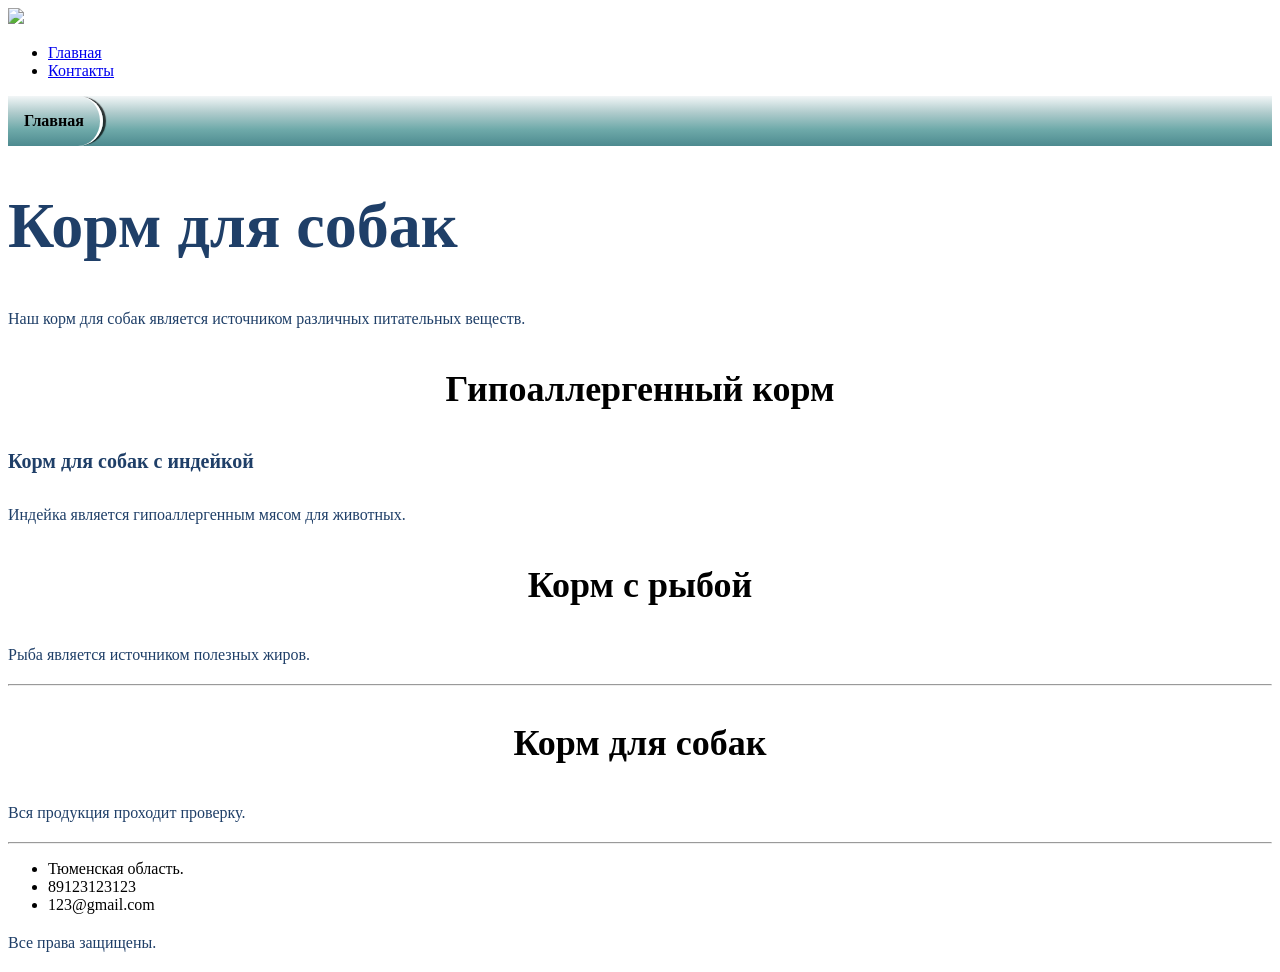
==== commit a95977d0: "lesson2" ====
--- a/src/index.html
+++ b/src/index.html
@@ -5,10 +5,38 @@
     <meta name="viewport"
           content="width=device-width, user-scalable=no, initial-scale=1.0, maximum-scale=1.0, minimum-scale=1.0">
     <meta http-equiv="X-UA-Compatible" content="ie=edge">
-    <title>Document</title>
+    <title>Главная</title>
     <link rel="stylesheet" href="/src/assets/styles/style.css">
 </head>
 <body>
-<script src="index.js"></script>
+    <header>
+        <img src="assets/img/logo.jpg" width="200">
+        <ul>
+            <li><a href="index.html">Главная</a></li>
+            <li><a href="contacts.html">Контакты</a></li>
+        </ul>
+        <ul class="breadcrumbs">
+            <li><a href="#">Главная</a></li>
+        </ul>
+    </header>
+    <h1 class="h1">Корм для собак</h1>
+    <p class="paragraph">Наш корм для собак является источником различных питательных веществ.</p>
+    <h3 class="h3">Гипоаллергенный корм</h3>
+    <h4 class="h4">Корм для собак с индейкой</h4>
+    <p class="paragraph">Индейка является гипоаллергенным мясом для животных.</p>
+    <h3 class="h3">Корм с рыбой</h3>
+    <p class="paragraph">Рыба является источником полезных жиров.</p>
+    <hr>
+    <footer>
+        <h3 class="h3">Корм для собак</h3>
+        <p class="paragraph">Вся продукция проходит проверку.</p>
+        <hr>
+        <ul>
+            <li>Тюменская область.</li>
+            <li>89123123123</li>
+            <li>123@gmail.com</li>
+        </ul>
+        <p class="paragraph">Все права защищены.</p>
+    </footer>
 </body>
 </html>
--- a/src/assets/styles/style.css
+++ b/src/assets/styles/style.css
@@ -0,0 +1,87 @@
+@import "./global.css";
+@import "./fonts.css";
+@import "./utils.css";
+
+.test {
+    color: yellow !important;
+}
+
+.test {
+    color: red !important;
+}
+
+.paragraph {
+    font-size: 16px;
+    line-height: 26px;
+    color: #1F3F68;
+}
+
+.h1 {
+    font-size: 64px;
+    color: #1F3F68;
+}
+
+.h2 {
+    font-weight: 500;
+    font-size: 44px;
+    text-align: center;
+}
+
+.h3 {
+    font-size: 36px;
+    text-align: center;
+}
+
+.h4 {
+    font-size: 20px;
+    line-height: 30px;
+    color: #1F3F68;
+}
+
+input, textarea {
+    border: 1px solid #356EAD;
+    box-sizing: border-box;
+    border-radius: 10px;
+    opacity: 0.4;
+}
+
+.submit {
+    background: linear-gradient(to right, #4d72e5, #7061e8, #8a55e8);
+    box-shadow: 5px 20px 50px rgba(86, 113, 131, 0.2);
+    border-radius: 10px;
+    font-weight: 500;
+    font-size: 16px;
+    line-height: 26px;
+    text-align: center;
+    color: #FFFFFF;
+    text-transform: uppercase;
+    width: 100px;
+    border: none;
+}
+
+.background {
+    background-image: url(/src/assets/img/background.jpg);
+}
+
+.breadcrumbs {
+    list-style: none;
+    background: linear-gradient(#f2f6f7, #afcbcc, #6faaaa, #4d8a8f);
+    display: flex;
+    font-family: 'Times New Roman', Times, serif;
+    font-weight: bold;
+    padding: 0;
+    margin: 0;
+}
+
+.breadcrumbs li {
+    font-size: 16px;
+    border-radius: 0px 26px 26px 0px;
+    border-right: 3px solid white;
+    box-shadow: 4px 0 1px -1px rgba(0, 0, 0, 0.748);
+    padding: 16px;
+}
+
+.breadcrumbs a {
+    text-decoration: none;
+    color: black;
+}
